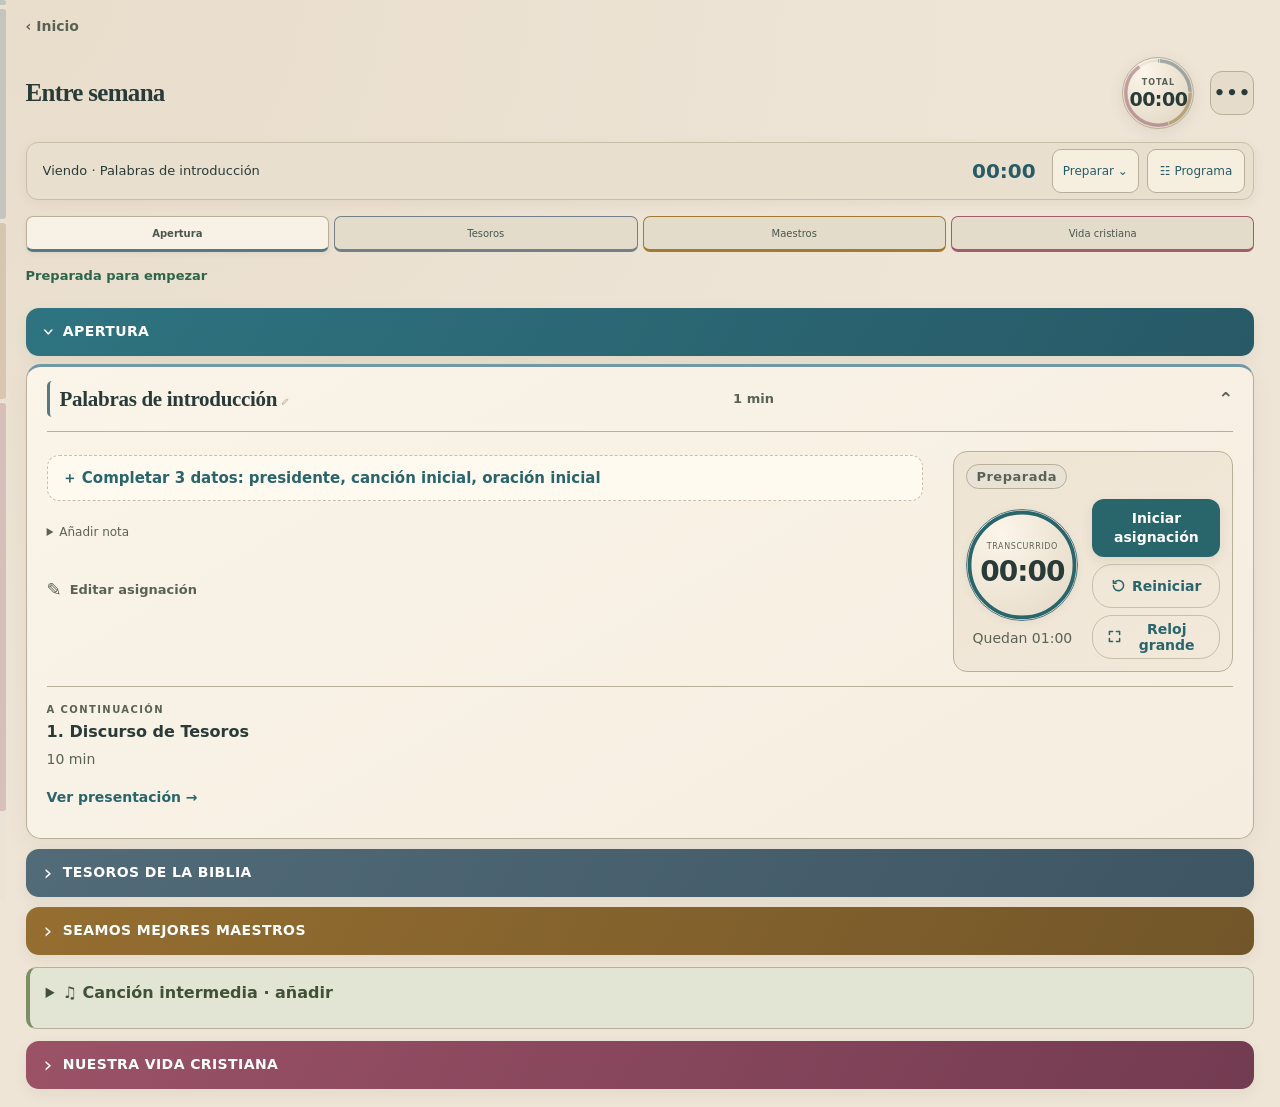
==== weekday.html @ 5740bc53 "Add files via upload" ====
<!doctype html><html lang="es"><head><meta charset="utf-8"><meta name="viewport" content="width=device-width,initial-scale=1,viewport-fit=cover"><meta name="color-scheme" content="light"><meta name="theme-color" content="#eee5d7" media="(prefers-color-scheme: light)"><meta name="theme-color" content="#eee5d7" media="(prefers-color-scheme: dark)"><meta name="apple-mobile-web-app-capable" content="yes"><title>Cronómetro de reunión</title><link rel="stylesheet" href="app.css?v=53"><link rel="stylesheet" href="portal.css?v=53"><link rel="manifest" href="manifest.webmanifest"><link rel="apple-touch-icon" href="icon-180.png"><link rel="icon" href="icon.svg"><link rel="stylesheet" href="polish.css?v=53"><link rel="stylesheet" href="colour.css?v=53"><link rel="stylesheet" href="presidencia.css?v=53"><link rel="stylesheet" href="mejoras.css?v=53"><link rel="stylesheet" href="apariencia.css?v=53"><link rel="stylesheet" href="distintivo.css?v=53"></head><body><main><nav class="meeting-back"><a href="index.html">‹ Inicio</a></nav><header><div><small>REUNIÓN DE ENTRE SEMANA</small><h1>Entre semana</h1></div><button id="programOpen" type="button">Programa</button><div id="totalFace" role="group" aria-label="Total de la reunión, objetivo 105 minutos"><svg class="total-ring" viewBox="0 0 100 100" aria-hidden="true"><circle class="total-ring-track" cx="50" cy="50" r="46"></circle><circle id="totalArc" cx="50" cy="50" r="46" stroke-dasharray="289.027" stroke-dashoffset="289.027"></circle></svg><div class="total-dial-content"><span>TOTAL</span><strong id="total">00:00</strong></div></div><details id="toolsDisclosure"><summary id="toolsToggle" aria-expanded="false" aria-controls="toolsMenu" aria-label="Opciones de la reunión" title="Opciones">•••</summary><div class="options-menu" id="toolsMenu"><div class="tools-menu-heading"><strong>Opciones <small>v53</small></strong><button type="button" id="toolsClose">Cerrar ×</button></div><button id="startTotal" aria-label="Iniciar o continuar el total">Iniciar total</button><button id="stopTotal" aria-label="Finalizar reunión y ver resumen">Finalizar reunión</button><button id="outlineToggle">Vista de presidencia</button><label class="outline-size-label">Letra del bosquejo<select id="outlineFont"><option value="16">16</option><option value="18">18</option><option value="20">20</option><option value="22">22</option><option value="26">26</option></select></label><button id="sectionsToggle">Vista por secciones</button><button id="rehearsalToggle">Modo ensayo</button><button id="guideOpen" type="button">Cargar guía de la semana</button><button id="weeksOpen">Programas semanales</button><button id="backupOpen">Copia de seguridad</button><small id="offlineStatus">Preparando uso sin conexión…</small><button id="edit">Consultar / preparar reunión</button><button id="newMeeting" type="button">Preparar nueva reunión…</button><button id="resetTotal" aria-label="Reiniciar todos los tiempos">Reiniciar reunión…</button><button id="resetSelected">Reiniciar asignación…</button><button id="summaryOpen">Resumen</button><button id="undoMenu">Deshacer último cambio</button><button id="prepareMenu">Elegir próxima asignación</button><details id="timeDetails"><summary>Tiempo y previsión</summary><small id="totalInfo"></small><div id="eta"></div></details><button id="compactToggle" aria-pressed="false">Modo Presidencia</button><button id="atril" aria-pressed="false">Modo atril</button></div></details></header><div id="rehearsalBanner" hidden role="status">ENSAYO · tus datos reales se conservan<button id="leaveRehearsal">Salir del ensayo</button></div><section id="meetingPanel" aria-label="Control de la reunión"><section class="total" aria-label="Tiempo total de la reunión"><div class="total-brief"><div class="total-goal">Reunión · 105 min</div><div id="pace" role="status"></div></div><div class="track" hidden><i id="progress"></i></div></section><aside id="runningStrip" class="running-strip" hidden><div><span id="runningStripLabel"></span><strong id="runningStripClock">00:00</strong></div><button id="runningStripReturn" type="button">Ver en curso</button><button id="runningStripStop" type="button">Finalizar</button></aside><div id="sectionView" hidden></div><nav id="toolbar" aria-label="Controles de reunión"><button id="next">Iniciar primera asignación</button></nav><aside id="activePanel" class="active-panel" hidden aria-label="Intervención seleccionada"><div><small id="activeState">EN CURSO</small><div id="activeTitle"></div><div id="activeParticipant"></div><small id="activeTarget"></small></div><div class="active-right"><div id="clockFace" role="group" aria-label="Reloj de la asignación"><svg class="dial-ring" viewBox="0 0 100 100" aria-hidden="true"><circle class="dial-track" cx="50" cy="50" r="46"></circle><circle id="clockArc" cx="50" cy="50" r="46" stroke-dasharray="289.027" stroke-dashoffset="0"></circle></svg><div class="dial-content"><small id="activeClockLabel">Transcurrido</small><strong id="activeTime">00:00</strong><small id="activeElapsed"></small></div></div><button id="primaryAction" type="button">Iniciar asignación</button><button id="undoAction" type="button" disabled>↶ Deshacer último cambio</button><div class="active-actions"><button id="activeStart">▶ Inicio</button><button id="activePause">Ⅱ Pausa</button><button id="activeStop">■ Finalizar</button><button id="activeReset">↺ Reiniciar</button><button id="activeNext">Finalizar asignación</button></div></div><p id="chairGap" hidden>La asignación ha terminado. El total sigue contando durante tus consejos y la presentación.</p><details id="supportCard" hidden><summary id="supportLabel">Nota de apoyo</summary><div id="supportText"></div></details><div id="upNext"><small id="upNextLabel">A CONTINUACIÓN</small><div id="upNextTitle"></div><small id="upNextDuration"></small><button id="prepareInline" type="button">Elegir próxima sin iniciar</button></div></aside><div id="emptyAtril" hidden><p>Inicia la asignación cuando empiece el participante.</p><p id="preparedEmpty"></p><button id="beginFirst">▶ Primera intervención</button></div></section><div id="fullProgramHost"></div><p id="notice" role="status"></p><footer>▶ Inicio · ■ Fin · ↺ Reinicio <span id="status"></span></footer></main><dialog id="programDialog"><div class="dialog-heading"><h2>Programa</h2><button id="programClose" type="button">Cerrar</button></div><p>Consulta las partes o deja una preparada sin iniciar su tiempo.</p><button id="prepareOpen" type="button">Dejar una parte preparada</button><div id="programListHost"><details id="partsDisclosure" open><summary id="partsSummary">Ver intervenciones</summary><div id="rows"></div></details></div></dialog><dialog id="editor"><form id="form"><h2>Organizar asignaciones</h2><p>Rellena los datos desde cada asignación. Usa este apartado solo para añadir, quitar o ajustar las partes del programa.</p><p id="editLockNote" hidden>Reunión en curso: puedes consultar el programa. Para modificarlo, desbloquea la edición. Los tiempos se conservan.</p><button type="button" id="unlockEdit" hidden>Desbloquear edición…</button><fieldset id="preparationFields"><details class="outline-edit" id="meetingEditor"><summary>Datos de la reunión</summary><div id="meetingFields"></div></details><label class="lead-label">Minutos desde el inicio del total hasta la primera asignación<input id="leadIn" type="number" min="0" max="60" step="0.5" value="0"></label><p>Edita el título, la duración o el encabezado de sección. El resto de los datos se prepara dentro de cada asignación. Guardar conserva los tiempos.</p><details id="structureEditor"><summary>Añadir o quitar asignaciones</summary><div id="fields"></div><button type="button" id="add">＋ Añadir intervención</button></details></fieldset><div class="actions"><button type="button" id="cancel">Cancelar</button><button type="submit" id="saveTemplate">Guardar</button></div></form></dialog><dialog id="prepareDialog"><h2>Dejar una parte preparada</h2><p>La parte actual y el total continúan igual. La elegida queda lista para iniciarse cuando pulses el botón principal después de finalizar la asignación actual.</p><label for="prepareSelect">Intervención</label><select id="prepareSelect"></select><div class="actions"><button id="prepareCancel" type="button">Cancelar</button><button id="prepareSave" type="button">Dejar preparada</button></div></dialog><dialog id="summary"><h2>Resumen de la reunión</h2><p id="summaryTotal"></p><div class="summary-scroll"><table><thead><tr><th>Intervención</th><th>Previsto</th><th>Real</th><th>Diferencia</th><th>Consejos / transición</th></tr></thead><tbody id="summaryRows"></tbody></table></div><p id="summaryParts"></p><p>Una diferencia positiva indica exceso. Puedes consultar el resumen durante la reunión sin detener los contadores.</p><button id="summaryClose">Cerrar</button><button id="anotherMeeting">Preparar otra reunión</button></dialog><dialog id="weeksDialog"><h2>Preparar reunión</h2><p>Guarda una semana o duplica un programa para preparar la siguiente. Cargar uno comienza una nueva sesión; la actual se conserva en Reuniones anteriores.</p><label>Nombre<input id="weekName" maxlength="100" placeholder="Reunión entre semana"></label><label>Semana del<input id="weekDate" type="date"></label><button id="saveWeek">Guardar programa actual</button><label>Programas guardados<select id="weekSelect"></select></label><button id="duplicateWeek">Duplicar seleccionado</button><button id="loadWeek">Dirigir este programa</button><h3>Reuniones anteriores</h3><div id="pastMeetings"></div><p id="weeksNotice" role="status"></p><button id="weeksClose">Cerrar</button></dialog>
<dialog id="backupDialog"><h2>Copia de seguridad</h2><p>Exporta los programas y las reuniones anteriores a un archivo. Importar los añade a este dispositivo y conserva la reunión actual.</p><button id="exportBackup">Exportar copia</button><label>Importar copia JSON<input id="importBackup" type="file" accept=".json,application/json"></label><p id="backupNotice" role="status"></p><button id="backupClose">Cerrar</button></dialog>
<dialog id="recoveryDialog"><h2 id="recoveryHeading">Hay una reunión en curso</h2><p id="recoveryText"></p><p>Los contadores que estaban en marcha incluyen el tiempo transcurrido mientras la aplicación estuvo cerrada.</p><button id="continueMeeting">Continuar reunión</button><button id="finishRecovered">Finalizar y ver resumen</button></dialog>
<dialog id="guideDialog" aria-labelledby="guideHeading"><h2 id="guideHeading">Cargar guía de la semana</h2><p>Contenido oficial de jw.org. Revisa la vista previa antes de cargarlo.</p><label>Semana<select id="guideWeek"></select></label><label><input type="checkbox" id="guideKeep" checked> Conservar participantes y notas personales por tipo y orden de asignación</label><p>Revisa los nombres después de cargar: las partes de una semana pueden ser distintas.</p><p id="guideStatus" role="status"></p><div id="guidePreview"></div><div class="actions"><button id="guideClose" type="button">Cerrar</button><button id="guideApply" type="button" disabled>Cargar en asignaciones</button></div></dialog><script src="heartbeat.js?v=53"></script><script src="outline-model.js?v=53"></script><script src="model.js?v=53"></script><script src="timers.js?v=53"></script><script src="storage.js?v=53"></script><script src="app.js?v=53"></script><script src="programs.js?v=53"></script><script src="support.js?v=53"></script><script src="inline-edit.js?v=53"></script><script src="ink.js?v=53"></script><script src="lesson-panel.js?v=53"></script><script src="sections.js?v=53"></script><script src="outline-view.js?v=53"></script><script src="new-meeting.js?v=53"></script><script src="guide-import.js?v=53"></script><script src="menu.js?v=53"></script><script src="offline.js?v=53"></script><script src="presidencia.js?v=53"></script><script src="clarity.js?v=53"></script><script src="robust.js?v=53"></script><script src="big-clock.js?v=53"></script><script src="facil.js?v=53"></script><script src="unica.js?v=53"></script><script src="avisos.js?v=53"></script><script src="resaltar.js?v=53"></script></body></html>
---- app.css ----
:root{font-family:-apple-system,BlinkMacSystemFont,Arial,sans-serif;color:#ecf4fc;background:#0b1927;font-variant-numeric:tabular-nums}*{box-sizing:border-box}body{margin:0}main{max-width:650px;margin:auto;padding:max(7px,env(safe-area-inset-top)) 10px max(7px,env(safe-area-inset-bottom));min-height:100svh}header{display:flex;align-items:center;justify-content:space-between;margin-bottom:8px}h1{font-size:22px;margin:2px 0}small{font-size:10px;color:#a3b8cb}button{border:0;border-radius:8px;background:#274158;color:#fff;font:inherit;padding:8px;cursor:pointer}button:focus-visible{outline:2px solid #69ddcd}.total{background:#173047;border-radius:12px;padding:10px;margin-bottom:8px;display:flex;align-items:center;flex-wrap:wrap;justify-content:space-between}.total span{font-size:12px;display:block}.total strong{font-size:30px}.controls{display:flex;gap:4px}.controls button{min-width:34px;min-height:32px;padding:5px}.track{width:100%;height:4px;background:#294860;margin:6px 0;border-radius:5px;overflow:hidden}.track i{display:block;background:#65d9c6;height:100%;width:0}.row{display:grid;grid-template-columns:minmax(0,1fr) 53px auto;align-items:center;gap:5px;background:#14273a;border-radius:9px;margin:4px 0;padding:5px 6px;min-height:39px}.label{font-size:11px;line-height:1.15}.label small{font-size:9px;display:block;margin-top:2px}.clock{font-weight:700;font-size:14px;text-align:center}.row.over .clock{color:#ffb192}.section{font-size:9px;letter-spacing:.8px;color:#70d4c5;margin:7px 2px 3px}footer{font-size:10px;color:#9eb4c7;margin-top:8px;display:flex;justify-content:space-between}dialog{background:#14273a;color:#fff;border:0;border-radius:14px;width:95%;max-width:550px;max-height:85svh}dialog::backdrop{background:#000a}h2{font-size:20px}p{font-size:13px;color:#b8c9d8}.field{display:grid;grid-template-columns:1fr 52px 32px;gap:5px;margin-bottom:8px}input{min-width:0;width:100%;background:#0b1927;border:1px solid #3a5368;color:#fff;border-radius:6px;padding:8px}.actions{display:flex;justify-content:flex-end;gap:8px;margin-top:15px}@media(max-height:740px){h1{font-size:18px}.row{min-height:33px;margin:3px 0;padding:3px 5px}.controls button{min-height:28px;min-width:30px}.section{margin-top:4px}.total{padding:6px}.total strong{font-size:25px}header{margin-bottom:5px}}@media(max-width:360px){.label{font-size:10px}.row{gap:3px;grid-template-columns:minmax(0,1fr) 46px auto}.controls button{min-width:28px}}

/* Las filas crecen para ocupar la pantalla disponible. */
main{width:100%;max-width:700px;min-height:100dvh}
.row{min-height:var(--row-height,44px);grid-template-columns:minmax(0,1fr) 58px auto;padding:5px 8px}
.label{font-size:var(--label-size,13px)}
.label small{font-size:10px}
.clock{font-size:var(--clock-size,17px)}
.controls button{width:var(--button-size,38px);height:var(--button-size,38px);min-width:0;min-height:0;font-size:18px}
.section{font-size:10px}
@media(max-width:360px){.row{grid-template-columns:minmax(0,1fr) 50px auto;padding:4px 6px}.controls{gap:3px}}

.active-panel{display:flex;justify-content:space-between;align-items:center;gap:12px;padding:10px 14px;margin:0 0 8px;border-radius:14px;background:linear-gradient(125deg,#284d73,#19354f);border:1px solid #8bc4ff;box-shadow:0 5px 16px #0006;animation:appear .2s ease-out}
.active-panel[hidden]{display:none}
.active-panel>div{min-width:0}
.active-panel small{color:#bedfff;font-size:10px}
#activeTitle{font-size:15px;font-weight:700;margin:3px 0;overflow-wrap:anywhere}
#activeTime{font-size:32px;white-space:nowrap;color:#fff}
.active-panel.over #activeTime{color:#ffb192}
@keyframes appear{from{opacity:0;transform:translateY(-5px)}to{opacity:1;transform:translateY(0)}}
@media(prefers-reduced-motion:reduce){.active-panel{animation:none}}
@media(max-height:740px){.active-panel{padding:6px 10px}#activeTime{font-size:27px}#activeTitle{font-size:13px}}

.active-right{display:flex;flex-direction:column;align-items:flex-end;gap:5px;flex-shrink:0}
.active-actions{display:flex;gap:6px}
.active-actions button{min-height:40px;padding:7px 10px;font-size:13px;background:#34597e}
#activeStop{background:#e7f3ff;color:#12334f;font-weight:700}
@media(max-width:360px){.active-actions button{padding:7px;font-size:12px}.active-panel{gap:7px}}

/* Colores de las tres secciones, con texto claro sobre el fondo oscuro. */
.treasures{--section-color:#929698;--section-bg:#252f38}
.teaching{--section-color:#c69231;--section-bg:#343025}
.living{--section-color:#b3474c;--section-bg:#362730}
.section.treasures,.section.teaching,.section.living{color:#fff;background:var(--section-color);border-radius:6px;padding:4px 8px;letter-spacing:.6px;font-weight:700;margin:6px 0 3px}
.row.treasures,.row.teaching,.row.living{background:var(--section-bg);border-left:3px solid var(--section-color)}

/* Versión 8: lectura rápida, avisos silenciosos y modo atril. */
[hidden]{display:none!important}button{touch-action:manipulation}button:disabled{opacity:.38;cursor:default}button,input,select{font-family:inherit}.label{overflow-wrap:anywhere}.label small{font-size:11px;line-height:1.15}.row{padding:3px 6px}.row.warning{outline:1px solid #dfb552}.row.warning .clock{color:#ffda7e}.row.over{outline:1px solid #e9828a}.row.over .clock{color:#ffa8b1}.row.done .label{opacity:.8}.active-panel.warning{border-color:#dfb552}.active-panel.warning #activeTarget{color:#ffda7e}.active-panel.over{border-color:#e9828a}.active-panel.over #activeTime,.active-panel.over #activeTarget{color:#ffa8b1}#toolbar{display:flex;gap:6px;margin:0 0 6px}#toolbar button{flex:1;padding:8px 5px;font-size:13px;min-height:34px}#next,#activeNext{background:#23675e}#eta{width:100%;font-size:13px;color:#c8e6f7;margin-top:4px}#totalInfo{font-size:11px}.active-panel{padding:8px 10px;gap:8px}.active-right{max-width:55%}.active-actions{flex-wrap:wrap;justify-content:flex-end;gap:4px}.active-actions button{min-height:32px;padding:5px 7px;font-size:12px}#activeTitle{font-size:14px}#activeTarget{font-size:12px}#activeTime{font-size:27px}#notice{font-size:12px;margin:2px 0;color:#b8d4e8}#notice:empty{display:none}footer{font-size:11px;margin-top:5px}.field{grid-template-columns:1fr 62px 32px}.field select{grid-column:1/-1;background:#0b1927;color:#fff;border:1px solid #3a5368;padding:6px;border-radius:6px;font-size:14px}.field input{font-size:16px}.summary-scroll{overflow-x:auto}table{width:100%;border-collapse:collapse;font-size:13px;text-align:right}td,th{padding:9px 5px;border-bottom:1px solid #385068;white-space:nowrap}tbody th{text-align:left;font-weight:500;white-space:normal;min-width:125px}thead th:first-child{text-align:left}dialog p{font-size:14px;line-height:1.4}#summaryTotal{font-weight:700;color:#ecf4fc}#emptyAtril{display:none}.atril main{max-width:1000px;display:flex;flex-direction:column;min-height:100dvh}.atril header,.atril #rows,.atril footer,.atril #notice{display:none}.atril .total{padding:16px}.atril .total strong{font-size:clamp(36px,8vw,60px)}.atril #eta{font-size:16px}.atril #totalInfo{font-size:14px}.atril #toolbar button{font-size:14px;min-height:44px}.atril #activePanel{flex:1;display:flex;flex-direction:column;justify-content:center;text-align:center;gap:20px;margin:8px 0}.atril #activeTitle{font-size:clamp(22px,5vw,36px);line-height:1.2}.atril #activeTime{font-size:clamp(60px,18vw,110px);line-height:1.1}.atril #activeTarget{font-size:22px}.atril #activeState{font-size:14px;letter-spacing:1px}.atril .active-right{max-width:100%;align-items:center;gap:24px}.atril .active-actions{justify-content:center;gap:10px}.atril .active-actions button{min-height:50px;font-size:16px;padding:12px 18px}.atril #emptyAtril:not([hidden]){display:block;text-align:center;margin:auto}.atril #emptyAtril p{font-size:18px}.atril #beginFirst{min-height:48px}@media(max-height:740px){#toolbar button{min-height:30px;padding:5px}#eta{font-size:12px}.active-panel{padding:5px 8px}.active-actions button{min-height:30px;padding:4px 6px}.section.treasures,.section.teaching,.section.living{padding:3px 6px;margin-top:4px}header small{display:none}}@media(prefers-reduced-motion:reduce){*{animation:none!important}}
@media(max-height:850px) and (max-width:600px){.label small{display:inline;margin-left:4px;font-size:10px}.label{font-size:12px;line-height:1.1}.row{padding:2px 5px;grid-template-columns:minmax(0,1fr) 49px auto}.active-panel{padding:5px 8px}.active-actions button{font-size:11px;min-height:29px;padding:4px 6px}.active-actions #activeNext{display:none}.atril .active-actions #activeNext{display:block}.atril .active-actions button{font-size:16px;min-height:48px;padding:10px 14px}#activeTime{font-size:24px}header small{display:none}h1{font-size:19px}.total{padding:6px}.total strong{font-size:26px}.section.treasures,.section.teaching,.section.living{padding:3px 6px;margin:4px 0 2px}.controls{gap:3px}}

/* Versión 9: ventana compacta para iPad, sin abrir ventanas del sistema. */
#partsDisclosure{border:0;margin:0}#partsSummary{display:none}#toolbar{flex-wrap:wrap}#toolbar button{flex:1 1 90px}.atril #partsDisclosure{display:none}.compact main{max-width:600px;min-height:100dvh;padding:max(8px,env(safe-area-inset-top)) 10px max(8px,env(safe-area-inset-bottom))}.compact header{margin-bottom:6px}.compact header small{display:none}.compact h1{font-size:19px}.compact #edit{font-size:14px;min-height:36px}.compact .total{padding:10px;margin-bottom:7px}.compact .total strong{font-size:34px;line-height:1.15}.compact .total .controls button{width:36px;height:36px;font-size:18px}.compact .total span,.compact #totalInfo{font-size:12px}.compact #eta{font-size:14px;line-height:1.3}.compact #toolbar{gap:6px}.compact #toolbar button{font-size:14px;min-height:36px;flex:1}.compact #toolbar #next,.compact #toolbar #atril{display:none}.compact .active-panel{flex-direction:column;align-items:stretch;gap:7px;padding:14px 12px;margin-bottom:8px;animation:none;text-align:center;box-shadow:none}.compact .active-panel small{font-size:12px}.compact #activeTitle{font-size:18px;line-height:1.2;margin:5px 0}.compact #activeTarget{font-size:18px;line-height:1.3}.compact .active-right{max-width:100%;align-items:center;gap:10px}.compact #activeTime{font-size:clamp(40px,12vw,64px);line-height:1.1}.compact .active-actions{display:grid;grid-template-columns:1fr 1fr;gap:7px;width:100%}.compact .active-actions button{font-size:14px;min-height:42px;padding:9px 7px}.compact .active-actions #activeNext{display:block}.compact #emptyAtril:not([hidden]){display:block;text-align:center;padding:14px 8px;background:#173047;border-radius:12px;margin:8px 0}.compact #emptyAtril p{font-size:15px;margin-top:0}.compact #beginFirst{min-height:44px;font-size:15px}.compact #partsDisclosure{margin-top:8px;border:1px solid #36516a;border-radius:10px;padding:0 7px}.compact #partsSummary{display:list-item;list-style-position:inside;padding:12px 5px;font-size:14px;cursor:pointer;touch-action:manipulation}.compact #partsSummary:focus-visible{outline:2px solid #69ddcd}.compact #rows .row{min-height:44px;grid-template-columns:minmax(0,1fr) 50px auto;padding:5px;gap:4px}.compact #rows .label{font-size:13px;line-height:1.2}.compact #rows .label small{display:block;font-size:11px;margin:2px 0 0}.compact #rows .clock{font-size:16px}.compact #rows .controls button{width:32px;height:36px;font-size:16px}.compact footer{font-size:11px;line-height:1.3}.compact #notice{font-size:12px}@media(max-width:340px){.compact main{padding-left:7px;padding-right:7px}.compact #rows .controls{flex-wrap:wrap;max-width:67px}.compact #rows .row{grid-template-columns:minmax(0,1fr) 46px 67px}.compact .total strong{font-size:29px}.compact .total .controls button{width:32px;height:34px}}@media(max-height:600px){.compact .active-panel{padding:8px;gap:4px}.compact #activeTime{font-size:38px}.compact #activeTitle{font-size:16px}.compact #activeTarget{font-size:16px}.compact .active-right{gap:6px}}

/* Versión 10: consola de presidencia para usar junto a JW Library. */
header{gap:10px;align-items:flex-start}#toolsDisclosure{margin-left:auto;position:relative;z-index:5}#toolsDisclosure>summary{display:none}.options-menu{display:flex;gap:5px;flex-wrap:wrap;justify-content:flex-end}.options-menu button{font-size:12px;padding:7px}#activeClockLabel,#activeElapsed,#upNext,#chairGap{display:none}.compact #toolsDisclosure>summary{display:list-item;list-style-position:inside;padding:8px 10px;font-size:14px;background:#274158;border-radius:8px;cursor:pointer;min-height:36px}.compact #toolsDisclosure[open]>.options-menu{position:absolute;right:0;top:42px;width:200px;display:flex;flex-direction:column;padding:8px;background:#142c41;border:1px solid #52708b;border-radius:10px;box-shadow:0 8px 20px #0007}.compact .options-menu button{text-align:left;font-size:14px;min-height:40px}.compact #toolbar{display:none}.compact .active-panel{padding:12px 12px 8px;border-top:4px solid #85b8e7;gap:8px}.compact .active-panel.treasures{border-top-color:#929698;background:#252f38}.compact .active-panel.teaching{border-top-color:#c69231;background:#343025}.compact .active-panel.living{border-top-color:#b3474c;background:#362730}.compact #activeState{letter-spacing:1px;font-size:11px}.compact #activeTitle{font-size:17px;line-height:1.25;margin:3px 0}.compact #activeClockLabel{display:block;font-size:11px;letter-spacing:1px;color:#bcd2e6}.compact #activeTime{font-size:clamp(52px,16vw,78px);letter-spacing:-1px;line-height:1;font-weight:700}.compact #activeElapsed{display:block;font-size:12px;color:#c4d5e4}.compact .active-right{gap:6px}.compact #activeTarget{font-size:13px;line-height:1.25}.compact .active-actions{margin-top:4px;grid-template-columns:1fr 1fr;gap:7px}.compact .active-actions button{min-height:46px;font-size:15px;padding:10px 7px}.compact #activeStop{background:#365775;color:#fff}.compact #activePause,.compact #activeStart{background:#e7f3ff;color:#15354d;font-weight:700}.compact .active-actions #activeNext{display:block;grid-column:1/-1;background:#256c61;font-size:17px;font-weight:650;min-height:48px}.compact .active-panel.over #activeTime{color:#ff9ea9}.compact .active-panel.warning #activeTime{color:#ffda7e}.compact #upNext{display:block;text-align:left;border-top:1px solid #ffffff26;padding-top:8px;margin-top:2px}.compact #upNextLabel{font-size:10px;letter-spacing:1px;color:#b7c9da}.compact #upNextTitle{font-size:14px;line-height:1.2;margin:3px 0}.compact #upNextDuration{font-size:12px;color:#bed2e2}.compact #chairGap:not([hidden]){display:block;text-align:left;font-size:12px;line-height:1.3;color:#d3e5f3;background:#ffffff0c;padding:8px;border-radius:6px;margin:0}.compact .total strong{font-size:36px}.compact #partsSummary{padding:10px 5px}.compact footer{display:none}.atril #toolsDisclosure{position:static}.atril #toolsDisclosure>summary{display:block}.atril .options-menu{flex-wrap:wrap}.atril #activeClockLabel{display:block;font-size:14px}.atril #activeElapsed{display:none}@media(max-height:700px){.compact .total{padding:6px 8px;margin-bottom:5px}.compact .total strong{font-size:30px}.compact #eta{font-size:12px}.compact .total .track{margin:4px 0}.compact .active-panel{padding:8px;gap:5px}.compact #activeTitle{font-size:15px}.compact #activeTime{font-size:48px}.compact .active-actions button{min-height:40px;padding:7px;font-size:14px}.compact .active-actions #activeNext{min-height:42px}.compact #upNext{padding-top:6px}.compact #partsDisclosure{margin-top:5px}.compact #partsSummary{padding:8px 4px}.compact header{margin-bottom:4px}.compact #notice{font-size:11px}}@media(max-width:340px){.compact .total strong{font-size:30px}.compact #activeTime{font-size:48px}.compact #activeTitle{font-size:15px}.compact .active-actions button{font-size:14px}.compact #eta{font-size:12px}} 
.atril header{display:flex}.atril header>div{display:none}.atril #toolsDisclosure>summary{cursor:pointer;padding:8px;background:#274158;border-radius:8px}.atril .options-menu{margin-top:5px}.compact #toolsDisclosure>summary:focus-visible{outline:2px solid #69ddcd}

/* Versión 11: un botón principal para cada momento de la presidencia. */
#primaryAction,#undoAction{display:none}#activeParticipant{font-size:14px;color:#d4e4ef;margin:4px 0}#pace{width:100%;font-size:13px;line-height:1.3;margin-top:4px;color:#bfe2d6}#pace[data-rhythm=late]{color:#ffcf85}.lead-label{font-size:14px;display:block;line-height:1.4}.lead-label input{display:block;max-width:100px;margin-top:5px}.field{padding:9px 0;border-bottom:1px solid #3a5368}.field input:nth-child(5){grid-column:1/3}.field input:nth-child(6){grid-column:3;min-width:45px}.field{grid-template-columns:minmax(0,1fr) 62px 50px}.compact .active-panel{gap:7px}.compact #primaryAction{display:block;width:100%;min-height:62px;background:#e7f3ff;color:#14354b;font-size:19px;font-weight:700;padding:14px 8px;border-radius:10px;margin-top:6px}.compact #primaryAction:disabled{background:#304b5d;color:#c1d1dc}.compact #undoAction{display:block;width:100%;background:transparent;color:#c5d9e8;font-size:13px;min-height:34px;padding:5px}.compact .active-actions{display:block;margin-top:0}.compact .active-actions button{display:none!important}.compact .active-actions #activePause:not([hidden]){display:block!important;min-height:36px;background:#ffffff12;color:#cfe3f2;width:100%;font-size:13px;padding:6px}.compact #chairGap:not([hidden]){display:none}.compact #activeTime{font-size:clamp(52px,16vw,76px)}.compact #activeParticipant{font-size:15px;line-height:1.2;color:#e2edf6}.compact #upNext{width:100%}.compact #pace{font-size:13px;font-weight:600}.compact .active-right{width:100%}.compact #activeTarget{font-size:12px}.compact #partsSummary{font-size:13px}.compact #activeClockLabel{line-height:1.25}.compact #resetSelected{display:block}.options-menu button{white-space:normal}.atril #primaryAction{display:block;min-height:52px;font-size:18px;background:#e7f3ff;color:#14354b}.atril #undoAction{display:block;font-size:14px;background:transparent}.atril #activeParticipant{font-size:20px}@media(max-height:700px){.compact #primaryAction{min-height:52px;font-size:17px;padding:10px 7px}.compact #activeTime{font-size:46px}.compact #undoAction{min-height:28px;font-size:12px}.compact #activeParticipant{font-size:13px}.compact .active-panel{gap:4px}.compact #pace{font-size:12px}.compact #upNext{padding-top:5px}}
.field .participant-caption{grid-column:1/3;grid-row:3;font-size:12px;color:#bdcfdf}.field .advice-caption{grid-column:3;grid-row:3;font-size:11px;color:#bdcfdf}.field input:nth-child(5){grid-row:4}.field input:nth-child(6){grid-row:4}.field select{grid-row:2}.field .advice-caption{line-height:1.2}

/* Versión 12: el mismo flujo en todas las vistas. */
#activeClockLabel{display:block;font-size:11px;letter-spacing:.5px}.active-actions #activeNext{display:block;min-height:40px;font-size:13px;background:#e7f3ff;color:#15354d;font-weight:650}.compact .active-actions #activeNext{display:none!important}#next{font-weight:650;min-height:40px}#chairGap:not([hidden]){display:block;font-size:12px;line-height:1.3;margin:4px 0;color:#d1e6f4}.compact #chairGap:not([hidden]){display:none}@media(max-height:850px) and (max-width:600px){.active-actions #activeNext{display:block;font-size:12px;min-height:34px}.compact .active-actions #activeNext{display:none!important}}
.active-panel{flex-wrap:wrap}#chairGap{flex-basis:100%}.compact #chairGap{flex-basis:auto}

/* Versión 13: interacción protegida y próxima intervención preparada. */
#prepareInline{display:none}.compact #prepareInline{display:block;min-height:34px;font-size:12px;background:transparent;color:#c9deee;text-align:left;padding:6px 0}.compact #activeState{font-size:13px;font-weight:750;letter-spacing:1.3px}.active-panel[data-moment=advice]{border-style:solid;border-color:#d8b77c}.active-panel[data-moment=presentation]{border-style:solid;border-color:#9cb9df}#primaryAction,#next,#activeNext{overflow-wrap:anywhere;white-space:normal;line-height:1.2}#prepareSelect{display:block;width:100%;padding:12px;margin:10px 0;background:#0b1927;color:#fff;border:1px solid #6f8ba5;border-radius:8px;font-size:16px}fieldset{border:0;padding:0;margin:0;min-width:0}fieldset:disabled{opacity:.7}#editLockNote{background:#433a25;color:#ffe3a8;padding:10px;border-radius:8px;font-size:14px}#unlockEdit{margin-bottom:12px;min-height:42px}#preparedEmpty{font-size:15px;color:#e0ebf4;overflow-wrap:anywhere}button:disabled{cursor:default}.compact #upNextTitle{overflow-wrap:anywhere}

/* Versión 14: pantalla habitual sencilla; herramientas dentro de Programa y Opciones. */
header{align-items:center}#programOpen{margin-left:auto;font-size:14px;min-height:36px;padding:8px 10px}#toolsDisclosure{margin-left:0}.compact main{max-width:540px;display:flex;flex-direction:column;min-height:100dvh;gap:8px}.compact header{margin:0}.compact header h1{font-size:18px}.compact #toolsDisclosure>summary{font-size:14px;padding:8px 9px}.compact .total{padding:9px 12px;margin:0;background:#142e43;border:1px solid #2a455d}.compact .total>div:first-child{display:flex;align-items:center;justify-content:space-between;width:100%;gap:8px}.compact .total strong{font-size:34px;line-height:1.1}.compact .total span{font-size:13px}.compact #pace{font-size:13px;margin-top:6px}.compact .track{margin:6px 0 0}.compact .active-panel{margin:0;padding:16px 12px 10px;gap:9px;border-radius:13px;box-shadow:none}.compact #activeParticipant{font-size:19px;line-height:1.2;font-weight:600;margin:6px 0 2px}.compact #activeTitle{font-size:15px;line-height:1.2;margin:4px 0}.compact #activeState{font-size:11px}.compact #activeTarget,.compact #activeElapsed{display:none}.compact .active-right{display:grid;grid-template-columns:1fr 1fr;column-gap:8px;row-gap:7px;align-items:center;max-width:100%}.compact #activeClockLabel{grid-column:1/-1;font-size:11px;margin-top:4px}.compact #activeTime{grid-column:1/-1;font-size:clamp(56px,18vw,82px);line-height:1.05;margin:0 0 3px}.compact #primaryAction{grid-column:1/-1;min-height:62px;margin:0;font-size:19px;padding:13px 10px}.compact .active-actions{grid-column:1;grid-row:4;display:block;width:100%;margin:0}.compact #undoAction{grid-column:2;grid-row:4;min-height:36px;font-size:12px;padding:6px;color:#d0dfec}.compact .active-actions #activePause:not([hidden]){min-height:36px;font-size:12px;padding:6px;background:transparent;color:#d0dfec;border:1px solid #ffffff25}.compact #upNext{padding-top:10px;margin:0}.compact #upNextLabel{font-size:10px;color:#c1d1df}.compact #upNextTitle{font-size:14px;margin:4px 0}.compact #upNextDuration{font-size:11px}.compact #prepareInline{display:none!important}.compact #notice{margin:0;font-size:12px;line-height:1.3}.compact #emptyAtril:not([hidden]){margin:0;padding:18px 12px}.compact #emptyAtril p{font-size:14px}.compact #beginFirst{font-size:18px;min-height:58px;background:#e7f3ff;color:#15354d;font-weight:700;width:100%}.compact #preparedEmpty{font-size:17px;font-weight:600}.compact #toolsDisclosure[open]>.options-menu{width:230px;max-height:75dvh;overflow:auto}.compact .options-menu button{font-size:14px;min-height:42px}.options-menu #startTotal{color:#b7efdc}.options-menu #stopTotal{color:#ffd0cb}#timeDetails{padding:8px 4px;font-size:13px}#timeDetails>summary{padding:5px;cursor:pointer}#timeDetails[open]{background:#102437;border-radius:7px}#timeDetails #eta{font-size:13px;line-height:1.4;margin:7px 4px}#timeDetails #totalInfo{display:block;font-size:12px;margin:7px 4px}.dialog-heading{display:flex;align-items:center;justify-content:space-between;gap:12px}.dialog-heading h2{margin:0}.dialog-heading button{font-size:14px;min-height:38px}#programDialog{width:min(96vw,680px);padding:16px}#programDialog #partsSummary{display:none!important}#programDialog #partsDisclosure{display:block;border:0;padding:0;margin-top:10px}#programDialog #rows .row{min-height:46px;padding:6px;grid-template-columns:minmax(0,1fr) 50px auto}#programDialog #rows .label{font-size:13px}#programDialog #rows .controls button{width:32px;height:36px;font-size:16px}#programDialog #rows .clock{font-size:16px}#programDialog #prepareOpen{font-size:14px;min-height:40px}#programDialog p{font-size:14px}.atril header>div{display:none}.atril #programOpen{display:block}.atril #programDialog #partsDisclosure{display:block}.atril #programDialog #rows{display:block}@media(max-height:700px){.compact main{gap:6px}.compact .active-panel{padding:10px;gap:6px}.compact #activeTime{font-size:52px}.compact #primaryAction{min-height:52px;font-size:17px}.compact #activeParticipant{font-size:17px}.compact #activeTitle{font-size:14px}.compact .total strong{font-size:29px}.compact #upNext{padding-top:6px}.compact #upNextTitle{font-size:13px}.compact #activeClockLabel{margin-top:0}}@media(max-width:340px){.compact header h1{font-size:16px}.compact #programOpen,.compact #toolsDisclosure>summary{font-size:13px;padding:7px}.compact #activeTime{font-size:52px}.compact #primaryAction{font-size:17px}#programDialog #rows .controls{max-width:66px;flex-wrap:wrap}#programDialog #rows .row{grid-template-columns:minmax(0,1fr) 45px 66px}}
.compact #fullProgramHost,.atril #fullProgramHost{display:none}#fullProgramHost #partsSummary{display:none}#fullProgramHost #partsDisclosure{border:0;padding:0;margin:0}

/* Materiales y composición: se conserva el orden de cascada. */
/* Mi Servicio · metal cepillado y cristal. Las reglas de interacción se conservan. */
:root{
 color-scheme:light dark;
 --ms-page:#d8d7d4;--ms-text:#242722;--ms-secondary:#515b5c;
 --ms-primary:#2864d7;--ms-soft:#2864d715;--ms-border:#4d62532d;
 --ms-front:linear-gradient(110deg,#e2e1dd 0%,#c8cbc8 26%,#b6bdbc 49%,#dfe1dc 74%,#aeb8b5 100%);
 --ms-card:linear-gradient(145deg,rgba(250,252,248,.94),rgba(208,218,214,.96) 60%,rgba(237,242,235,.96));
 --ms-control:linear-gradient(160deg,#fafcf9,#cbd4d0 67%,#b9c5c0);
 --ms-surface:#edf1ed;--ms-input:#f7f9f5;--ms-shine:#ffffffd9;--ms-shadow:#273c3830;
 --ms-warning:#805300;--ms-danger:#ad293b;--ms-success:#266652;
 --ms-dial:radial-gradient(ellipse at 30% 15%,#fff 0%,#f0f5f1 27%,#d1dcda 67%,#afbfbb 100%);
 --ms-track:#203a4324;--ms-dial-text:#172f40;--ms-dial-accent:#2864d7;
}
html,body{background:var(--ms-page);color:var(--ms-text)}
body{
 background-image:repeating-linear-gradient(100deg,#ffffff0a 0 1px,#23372e03 1px 3px),var(--ms-front);
 background-attachment:fixed;
 font-family:-apple-system,BlinkMacSystemFont,"SF Pro Display","SF Pro Text",system-ui,sans-serif;
 -webkit-font-smoothing:antialiased;
}
main,.compact main{padding-left:14px;padding-right:14px}
header h1,.compact header h1{font-size:22px;letter-spacing:-.6px;font-weight:750;color:var(--ms-text)}
header small,small,.label small,footer,dialog p,#notice,.compact #notice{color:var(--ms-secondary)}
button{
 color:var(--ms-text);background:var(--ms-control);border:1px solid var(--ms-border);border-radius:12px;
 box-shadow:inset 0 1px 0 var(--ms-shine),0 2px 4px var(--ms-shadow);
 -webkit-tap-highlight-color:transparent;
}
button:active:not(:disabled){transform:translateY(1px);box-shadow:inset 0 1px 3px var(--ms-shadow)}
button:disabled{opacity:.45}
button:focus-visible,summary:focus-visible,input:focus-visible,select:focus-visible{outline:3px solid var(--ms-primary);outline-offset:3px}
#programOpen,.compact #programOpen,#toolsDisclosure>summary,.compact #toolsDisclosure>summary,.atril #toolsDisclosure>summary{
 background:var(--ms-control);color:var(--ms-text);border:1px solid var(--ms-border);border-radius:12px;
 box-shadow:inset 0 1px 0 var(--ms-shine),0 2px 5px var(--ms-shadow);font-weight:600;
}
.total,.compact .total,.atril .total{
 background:var(--ms-card);border:1px solid var(--ms-border);border-radius:20px;
 box-shadow:inset 0 1px 1px var(--ms-shine),inset 0 -1px 1px #24493e18,0 6px 15px var(--ms-shadow);
 color:var(--ms-text);
}
.total span,.compact .total span{color:var(--ms-secondary)}
.total strong,.compact .total strong{color:var(--ms-text);font-weight:750;letter-spacing:-.7px}
#pace,.compact #pace{color:var(--ms-success);font-size:13px;font-weight:600}
#pace[data-rhythm=late]{color:var(--ms-warning)}
.track{background:var(--ms-track);height:4px;box-shadow:inset 0 1px 2px #203b4024}
.track i{background:linear-gradient(180deg,#80b3ff,var(--ms-primary));box-shadow:0 1px 2px #133e7466}
.active-panel,.compact .active-panel{
 --section-color:#7d929c;
 background:var(--ms-card);border:1px solid var(--ms-border);border-top:4px solid var(--section-color);border-radius:24px;
 box-shadow:inset 0 1px 1px var(--ms-shine),inset 0 -1px 2px #24493e18,0 8px 20px var(--ms-shadow);
 color:var(--ms-text);animation:none;
}
.active-panel.treasures,.compact .active-panel.treasures{--section-color:#808b90;background:var(--ms-card);border-top-color:var(--section-color)}
.active-panel.teaching,.compact .active-panel.teaching{--section-color:#bd8f34;background:var(--ms-card);border-top-color:var(--section-color)}
.active-panel.living,.compact .active-panel.living{--section-color:#b3474c;background:var(--ms-card);border-top-color:var(--section-color)}
.active-panel[data-moment=advice],.active-panel[data-moment=presentation]{border-right-color:var(--ms-border);border-bottom-color:var(--ms-border);border-left-color:var(--ms-border)}
#activeState,.compact #activeState{color:var(--ms-secondary);font-size:11px;letter-spacing:1.3px;font-weight:750}
#activeTitle,.compact #activeTitle{color:var(--ms-secondary);font-size:15px;font-weight:550;line-height:1.25}
#activeParticipant,.compact #activeParticipant{color:var(--ms-text);font-size:20px;font-weight:750;letter-spacing:-.3px}
#activeTarget,.compact #activeTarget,#activeElapsed{color:var(--ms-secondary)}
/* El anillo es una escala funcional: se vacía con el tiempo disponible. */
#clockFace{
 position:relative;isolation:isolate;width:210px;max-width:100%;aspect-ratio:1;flex:0 0 auto;margin:7px auto 10px;border-radius:50%;
 background:var(--ms-dial);
 box-shadow:inset 2px 3px 3px var(--ms-shine),inset -3px -4px 6px #304d443b,0 5px 9px var(--ms-shadow),0 0 0 5px #68847b22;
}
#clockFace::before{content:"";position:absolute;inset:9%;border-radius:50%;background:linear-gradient(145deg,#ffffff47,transparent 48%,#ffffff12 70%);border:1px solid #ffffff4d;pointer-events:none}
.dial-ring{position:absolute;inset:0;width:100%;height:100%;transform:rotate(-90deg);overflow:visible}
.dial-track,#clockArc{fill:none;stroke-width:2.4}
.dial-track{stroke:var(--ms-track)}
#clockArc{stroke:var(--ms-dial-accent);stroke-linecap:round;transition:stroke-dashoffset .25s linear}
#clockFace.no-limit #clockArc{opacity:0}
.dial-content{position:absolute;inset:15% 7%;display:flex;align-items:center;justify-content:center;flex-direction:column;gap:8px;z-index:1;pointer-events:none}
#clockFace #activeClockLabel,.compact #clockFace #activeClockLabel,.atril #clockFace #activeClockLabel{display:block;color:var(--ms-secondary);font-size:10px;letter-spacing:.7px;margin:0;text-align:center;line-height:1.2}
#clockFace #activeTime,.compact #clockFace #activeTime,.atril #clockFace #activeTime{
 color:var(--ms-dial-text);font-size:48px;font-weight:750;letter-spacing:-1.8px;line-height:1.05;white-space:nowrap;margin:0;font-variant-numeric:tabular-nums;
 text-shadow:0 1px 0 #ffffff45;
}
#clockFace #activeElapsed{font-size:10px;text-align:center;line-height:1.3}
.compact #clockFace{grid-column:1/-1;width:220px;margin:5px auto 8px}
.compact .active-right{row-gap:7px}
.compact .active-actions,.compact #undoAction{grid-row:3}
.active-panel.warning #clockFace{--ms-dial-accent:#bd7c14;--ms-dial-text:var(--ms-warning)}
.active-panel.over #clockFace{--ms-dial-accent:#d43c51;--ms-dial-text:var(--ms-danger)}
#primaryAction,.compact #primaryAction,.atril #primaryAction,#next,#activeNext,.active-actions #activeNext{
 background:linear-gradient(160deg,#6ba0fa,var(--ms-primary) 58%,#16469d);color:#fff;border:1px solid #16469d55;border-radius:17px;
 box-shadow:inset 0 1px 1px #ffffff75,inset 0 -1px 2px #071e4c55,0 4px 9px #1b4d9d35;
}
#primaryAction[data-intent=finish],#next[data-intent=finish],#activeNext[data-intent=finish]{
 background:var(--ms-control);color:var(--ms-text);border-color:var(--ms-border);
 box-shadow:inset 0 1px 1px var(--ms-shine),inset 0 -1px 1px #173f3420,0 3px 7px var(--ms-shadow);
}
#primaryAction[data-intent=complete],#next[data-intent=complete],#activeNext[data-intent=complete]{background:var(--ms-control);color:var(--ms-secondary)}
.compact #undoAction,.compact .active-actions #activePause:not([hidden]){color:var(--ms-secondary);background:transparent;box-shadow:none;border-color:var(--ms-border);border-radius:10px}
.compact #undoAction{border-color:transparent}
#upNext,.compact #upNext{border-top:1px solid var(--ms-border)}
#upNextLabel,.compact #upNextLabel,#upNextDuration,.compact #upNextDuration{color:var(--ms-secondary)}
#upNextTitle,.compact #upNextTitle{color:var(--ms-text)}
.compact #emptyAtril:not([hidden]){background:var(--ms-card);border:1px solid var(--ms-border);border-radius:24px;box-shadow:inset 0 1px 0 var(--ms-shine),0 6px 16px var(--ms-shadow)}
#preparedEmpty,.compact #preparedEmpty{color:var(--ms-text)}
.compact #beginFirst{background:linear-gradient(160deg,#6ba0fa,var(--ms-primary) 58%,#16469d);color:#fff;border-radius:17px;box-shadow:inset 0 1px 1px #ffffff75,0 4px 9px #1b4d9d35}
/* Programa, opciones y preparación comparten el mismo material. */
dialog,#programDialog{background:var(--ms-card);color:var(--ms-text);border:1px solid var(--ms-border);border-radius:24px;box-shadow:inset 0 1px 1px var(--ms-shine),0 16px 45px #0e253a45}
dialog::backdrop{background:#14263770;backdrop-filter:blur(4px);-webkit-backdrop-filter:blur(4px)}
dialog p,#summaryTotal,#summaryParts{color:var(--ms-secondary)}
#summaryTotal{color:var(--ms-text)}
#toolsDisclosure .options-menu,.compact #toolsDisclosure[open]>.options-menu{
 background:var(--ms-card);color:var(--ms-text);border:1px solid var(--ms-border);border-radius:17px;box-shadow:inset 0 1px 0 var(--ms-shine),0 9px 22px #0c25363b;
}
#toolsDisclosure .options-menu{padding:6px}
.options-menu #startTotal{color:var(--ms-success)}.options-menu #stopTotal{color:var(--ms-danger)}
#timeDetails[open]{background:var(--ms-soft)}#timeDetails #eta,#timeDetails #totalInfo{color:var(--ms-secondary)}
input,select,#prepareSelect,.field select{
 background:var(--ms-input);color:var(--ms-text);border:1px solid var(--ms-border);box-shadow:inset 0 1px 2px #26473910;border-radius:10px;
}
input::placeholder{color:var(--ms-secondary);opacity:.8}
.field{border-bottom-color:var(--ms-border)}.field .participant-caption,.field .advice-caption{color:var(--ms-secondary)}
#editLockNote{background:#bd861b1a;color:var(--ms-warning)}
td,th{border-bottom-color:var(--ms-border)}
#programDialog #rows .row,#fullProgramHost .row{
 background:var(--ms-surface);border:1px solid var(--ms-border);border-left:3px solid var(--section-color,#87999b);border-radius:13px;box-shadow:inset 0 1px 0 var(--ms-shine),0 2px 4px #2647380a;color:var(--ms-text);
}
#programDialog #rows .row.active,#fullProgramHost .row.active{background:var(--ms-soft);border-left-color:var(--ms-primary)}
#programDialog #rows .row.over .clock,#fullProgramHost .row.over .clock{color:var(--ms-danger)}
#programDialog #rows .row.warning .clock,#fullProgramHost .row.warning .clock{color:var(--ms-warning)}
.row .label small{color:var(--ms-secondary)}
.section.treasures{background:#6b747a}.section.teaching{background:#966b20}.section.living{background:#a23e48}
#chairGap:not([hidden]){color:var(--ms-secondary)}
.atril #clockFace{width:min(48vh,340px)}
.atril #clockFace #activeTime{font-size:clamp(48px,11vw,78px)}
.atril #clockFace #activeClockLabel{font-size:14px}
@media(prefers-color-scheme:dark){
 :root{
  --ms-page:#1b201f;--ms-text:#edf3ef;--ms-secondary:#b8c7c5;
  --ms-primary:#629bff;--ms-soft:#649bff20;--ms-border:#c4e2dc26;
  --ms-front:linear-gradient(110deg,#192421,#2c3936 26%,#202e2b 49%,#34423d 74%,#1e2c28);
  --ms-card:linear-gradient(145deg,rgba(63,79,73,.97),rgba(30,47,43,.98) 60%,rgba(48,66,59,.97));
  --ms-control:linear-gradient(155deg,#4b6059,#2a4038 70%,#263a33);
  --ms-surface:#2a3b35;--ms-input:#1b2c26;--ms-shine:#e3fff135;--ms-shadow:#00000050;
  --ms-warning:#ffda8a;--ms-danger:#ffadb6;--ms-success:#a4dfc4;
  --ms-dial:radial-gradient(ellipse at 30% 15%,#52768a 0%,#28495a 30%,#183747 67%,#0c2433 100%);
  --ms-track:#daf5ff2e;--ms-dial-text:#f4fbff;--ms-dial-accent:#8ab7ff;
 }
 #clockFace::before{border-color:#ffffff20;background:linear-gradient(145deg,#ffffff26,transparent 48%,#ffffff08 70%)}
 #clockFace #activeTime{text-shadow:0 1px 1px #00000080}
 #primaryAction,.compact #primaryAction,.atril #primaryAction,#next,#activeNext,.active-actions #activeNext,.compact #beginFirst{background:linear-gradient(155deg,#6b9eee,#3164bf 60%,#204687);color:#fff}
 #primaryAction[data-intent=finish],#next[data-intent=finish],#activeNext[data-intent=finish]{background:var(--ms-control);color:var(--ms-text)}
 #primaryAction[data-intent=complete],#next[data-intent=complete],#activeNext[data-intent=complete]{background:var(--ms-control);color:var(--ms-secondary)}
}
@media(max-height:760px){
 .compact main{gap:6px}.compact .active-panel{padding:10px;gap:5px}.compact #clockFace{width:180px;margin:4px auto 6px}
 .compact #clockFace #activeTime{font-size:41px}.compact #primaryAction{min-height:52px;font-size:17px}.compact #activeParticipant{font-size:18px}.compact #activeTitle{font-size:14px}
}
@media(max-height:600px){
 .compact #clockFace{width:148px}.compact #clockFace #activeTime{font-size:34px}.compact #clockFace #activeClockLabel{font-size:9px}
 .compact .active-panel{gap:3px}.compact #activeParticipant{font-size:16px}.compact #primaryAction{min-height:46px}
}
@media(max-width:340px){.compact main{padding-left:9px;padding-right:9px}.compact #clockFace{width:180px}.compact #clockFace #activeTime{font-size:40px}}
@media(prefers-reduced-motion:reduce){#clockArc{transition:none}button:active:not(:disabled){transform:none}}
#clockFace.long-time #activeTime,.compact #clockFace.long-time #activeTime{font-size:34px;letter-spacing:-1.2px}
@media(max-height:600px){#clockFace.long-time #activeTime,.compact #clockFace.long-time #activeTime{font-size:28px}}
@media(min-width:700px){.atril #clockFace.long-time #activeTime{font-size:60px}}
p,.compact #emptyAtril p{color:var(--ms-secondary)}
.active-panel.over #activeTarget{color:var(--ms-danger)}
.active-panel.warning #activeTarget{color:var(--ms-warning)}

/* Versión 16: cabecera corta, menú superpuesto y total circular. */
header,.compact header,.atril header{
 display:grid;grid-template-columns:minmax(0,1fr) auto auto;align-items:center;gap:7px;margin:0 0 7px;min-height:38px;
}
header>div,.atril header>div{display:block;min-width:0}header>div>small{display:none!important}
header h1,.compact header h1{font-size:20px;line-height:1.15;margin:0;letter-spacing:-.5px}
#programOpen,.compact #programOpen,.atril #programOpen{display:block;margin:0;min-height:36px;padding:8px 10px;font-size:13px}
#toolsDisclosure,.atril #toolsDisclosure{position:relative;margin:0;z-index:90}
#toolsDisclosure>summary,.compact #toolsDisclosure>summary,.atril #toolsDisclosure>summary{
 display:block;list-style:none;min-height:36px;padding:8px 10px;font-size:13px;font-weight:600;cursor:pointer;line-height:18px;
}
#toolsDisclosure>summary::-webkit-details-marker{display:none}
#toolsDisclosure[open]>.options-menu,.compact #toolsDisclosure[open]>.options-menu,.atril #toolsDisclosure[open]>.options-menu{
 display:flex;flex-direction:column;position:absolute;right:0;top:calc(100% + 7px);width:240px;max-width:calc(100vw - 28px);max-height:70dvh;overflow-y:auto;margin:0;padding:8px;gap:5px;z-index:100;text-align:left;
}
#toolsDisclosure:not([open])>.options-menu{display:none!important}
#toolsDisclosure .options-menu button{min-height:40px;font-size:14px;text-align:left;padding:9px 10px}
.total,.compact .total,.atril .total{
 display:grid;grid-template-columns:104px minmax(0,1fr);align-items:center;gap:14px;padding:8px 13px;margin:0 0 8px;
}
.total #totalFace,.compact .total #totalFace,.atril .total #totalFace{
 display:block;position:relative;width:104px;aspect-ratio:1;isolation:isolate;border-radius:50%;background:var(--ms-dial);
 box-shadow:inset 1px 2px 2px var(--ms-shine),inset -2px -3px 4px #304d443b,0 3px 6px var(--ms-shadow),0 0 0 3px #68847b22;
}
#totalFace::before{content:"";position:absolute;inset:9%;border:1px solid #ffffff3d;border-radius:50%;background:linear-gradient(145deg,#ffffff35,transparent 60%);pointer-events:none}
.total-ring{position:absolute;inset:0;width:100%;height:100%;transform:rotate(-90deg)}
.total-ring-track,#totalArc{fill:none;stroke-width:2.8}
.total-ring-track{stroke:var(--ms-track)}#totalArc{stroke:var(--ms-dial-accent);stroke-linecap:round;transition:stroke-dashoffset .25s linear}
#totalFace.over #totalArc{stroke:var(--ms-danger)}
.total-dial-content{position:absolute;inset:15% 5%;display:flex;flex-direction:column;align-items:center;justify-content:center;gap:5px;z-index:1}
.total .total-dial-content span,.compact .total .total-dial-content span,.atril .total .total-dial-content span{font-size:10px;font-weight:700;letter-spacing:1.3px;color:var(--ms-secondary)}
#totalFace #total,.compact #totalFace #total,.atril #totalFace #total{font-size:24px;line-height:1;font-weight:750;letter-spacing:-.8px;color:var(--ms-dial-text);white-space:nowrap;font-variant-numeric:tabular-nums}
#totalFace.long-time #total,.compact #totalFace.long-time #total,.atril #totalFace.long-time #total{font-size:20px}
#totalFace.over #total{color:var(--ms-danger)}
.total .total-brief{display:flex;flex-direction:column;align-items:flex-start;justify-content:center;min-width:0;gap:7px}
.total-goal{font-size:13px;color:var(--ms-secondary);line-height:1.25;font-weight:550}
.total #pace,.compact .total #pace,.atril .total #pace{font-size:14px;font-weight:650;line-height:1.3;margin:0;overflow-wrap:anywhere}
@media(max-height:740px){
 .total,.compact .total,.atril .total{grid-template-columns:86px minmax(0,1fr);gap:12px;padding:7px 11px}
 .total #totalFace,.compact .total #totalFace,.atril .total #totalFace{width:86px}
 #totalFace #total,.compact #totalFace #total,.atril #totalFace #total{font-size:21px}
 #totalFace.long-time #total,.compact #totalFace.long-time #total,.atril #totalFace.long-time #total{font-size:17px}
 .total .total-dial-content span,.compact .total .total-dial-content span,.atril .total .total-dial-content span{font-size:9px}
 .total #pace,.compact .total #pace{font-size:13px}
}
@media(max-width:340px){header,.compact header{gap:5px}header h1,.compact header h1{font-size:18px}#programOpen,.compact #programOpen,#toolsDisclosure>summary,.compact #toolsDisclosure>summary{font-size:12px;padding:8px}.total,.compact .total{gap:10px}.total #pace,.compact .total #pace{font-size:13px}}
@media(prefers-reduced-motion:reduce){#totalArc{transition:none}}

/* Versión 17: una sola composición de cristal, sin cambiar los controles. */
:root{
 --ms-front:linear-gradient(125deg,#e2e3e0,#cdd2ce 52%,#dde1dc);
 --ms-card:linear-gradient(145deg,rgba(250,252,249,.96),rgba(226,233,227,.96));
 --ms-shadow:#273c381d;
}
body{background-image:repeating-linear-gradient(100deg,#ffffff05 0 1px,#23372e02 1px 4px),var(--ms-front)}
button{box-shadow:inset 0 1px 0 #ffffff75,0 2px 4px var(--ms-shadow)}
.compact main{gap:8px}
.compact #meetingPanel{
 --section-edge:#7d929c;position:relative;isolation:isolate;min-width:0;display:flex;flex-direction:column;gap:0;
 background:var(--ms-card);border:1px solid var(--ms-border);border-top:3px solid var(--section-edge);border-radius:25px;
 box-shadow:inset 0 1px 0 var(--ms-shine),0 6px 18px var(--ms-shadow);padding:10px 12px 12px;
}
.compact #meetingPanel::before{
 content:"";position:absolute;inset:0;border-radius:inherit;background:#6288d00b;opacity:0;transition:opacity .25s ease;pointer-events:none;z-index:-1;
}
.compact #meetingPanel[data-section=treasures]{--section-edge:#808b90}
.compact #meetingPanel[data-section=teaching]{--section-edge:#bd8f34}
.compact #meetingPanel[data-section=living]{--section-edge:#b3474c}
.compact #meetingPanel[data-moment=advice]::before{opacity:1}
.compact #meetingPanel>.total{
 display:grid;grid-template-columns:minmax(0,1fr) 78px;gap:12px;align-items:center;
 background:transparent;border:0;box-shadow:none;border-radius:0;padding:0 0 8px;margin:0;
 border-bottom:1px solid var(--ms-border);
}
.compact #meetingPanel>.total #totalFace{grid-column:2;grid-row:1;width:78px;justify-self:end;box-shadow:inset 1px 1px 2px var(--ms-shine),inset -1px -2px 3px #304d4424,0 2px 4px var(--ms-shadow),0 0 0 2px #68847b12}
.compact #meetingPanel>.total .total-brief{grid-column:1;grid-row:1;gap:5px}
.compact #meetingPanel #totalFace #total{font-size:20px;letter-spacing:-.6px}
.compact #meetingPanel #totalFace.long-time #total{font-size:16px}
.compact #meetingPanel #totalFace .total-dial-content{gap:4px;inset:14% 4%}
.compact #meetingPanel #totalFace .total-dial-content span{font-size:9px;letter-spacing:1px}
.compact #meetingPanel .total-goal{font-size:12px;font-weight:500}
.compact #meetingPanel #pace{font-size:13px;font-weight:650;line-height:1.3}
.compact #meetingPanel>.active-panel{
 background:transparent;border:0;border-radius:0;box-shadow:none;padding:12px 0 0;margin:0;gap:9px;
}
.compact .active-panel>div:first-child{display:flex;flex-direction:column;align-items:center;text-align:center;width:100%;gap:2px}
.compact #activeState{order:0;font-size:10px;letter-spacing:1.25px;color:var(--ms-secondary);margin-bottom:2px}
.compact #activeParticipant{order:1;color:var(--ms-text);font-size:23px;font-weight:750;line-height:1.2;letter-spacing:-.5px;margin:2px 0;overflow-wrap:anywhere}
.compact #activeTitle{order:2;color:var(--ms-secondary);font-size:14px;font-weight:500;line-height:1.3;margin:2px 0;overflow-wrap:anywhere}
.compact .active-panel:not(.has-participant) #activeTitle{font-size:19px;font-weight:650;letter-spacing:-.3px;color:var(--ms-text)}
.compact #activeTarget{order:3}
.compact #clockFace{width:216px;margin:4px auto 8px;box-shadow:inset 1px 2px 3px var(--ms-shine),inset -2px -3px 5px #304d4429,0 4px 8px var(--ms-shadow),0 0 0 4px #68847b15}
#clockFace::after{content:"";position:absolute;inset:0;border-radius:50%;background:#4872c41a;opacity:0;transition:opacity .25s ease;z-index:0;pointer-events:none}
.active-panel[data-moment=advice] #clockFace::after{opacity:1}
#clockFace .dial-ring{z-index:1}#clockFace .dial-content{z-index:2}
.compact #clockFace #activeTime{font-size:49px;letter-spacing:-1.7px;text-shadow:none}
.compact #clockFace.long-time #activeTime{font-size:34px;letter-spacing:-1px}
.compact #clockFace #activeClockLabel{font-size:10px;letter-spacing:.7px}
.compact #primaryAction{min-height:58px;border-radius:16px;font-size:18px;box-shadow:inset 0 1px 0 #ffffff65,0 3px 7px var(--ms-shadow)}
.compact #primaryAction[data-intent=finish]{box-shadow:inset 0 1px 0 var(--ms-shine),0 2px 5px var(--ms-shadow)}
.compact .active-actions #activePause:not([hidden]),.compact #undoAction{min-height:34px;font-size:12px}
.compact #meetingPanel #upNext{
 display:grid;grid-template-columns:minmax(0,1fr) auto;grid-template-rows:auto auto;column-gap:9px;row-gap:2px;width:100%;
 margin:0;padding:8px 10px;background:#365b7e08;border:1px solid var(--ms-border);border-radius:12px;text-align:left;
}
.compact #upNextLabel{grid-column:1/-1;grid-row:1;font-size:9px;letter-spacing:.9px}
.compact #upNextTitle{grid-column:1;grid-row:2;font-size:13px;line-height:1.25;font-weight:600;margin:0;overflow-wrap:anywhere}
.compact #upNextDuration{grid-column:2;grid-row:2;align-self:center;font-size:11px;line-height:1.25;max-width:100px;text-align:right}
.compact #meetingPanel #emptyAtril:not([hidden]){background:transparent;border:0;border-radius:0;box-shadow:none;padding:18px 0 0;margin:0}
.compact #emptyAtril p{font-size:13px;line-height:1.4}
.compact #emptyAtril #preparedEmpty{font-size:20px;line-height:1.25;font-weight:650;color:var(--ms-text)}
.compact #beginFirst{min-height:56px;font-size:18px}
@media(prefers-color-scheme:dark){
 :root{--ms-front:linear-gradient(125deg,#202c27,#293b32 52%,#1d2d25);--ms-card:linear-gradient(145deg,rgba(53,71,61,.97),rgba(31,48,39,.98));--ms-shadow:#00000038}
 .compact #meetingPanel::before{background:#7999e211}
 #clockFace::after{background:#688fdb21}
 .compact #meetingPanel #upNext{background:#c1d5f208}
}
@media(max-height:740px){
 .compact #meetingPanel{padding:8px 10px 10px;border-radius:22px}
 .compact #meetingPanel>.total{grid-template-columns:minmax(0,1fr) 68px;gap:9px;padding-bottom:7px}
 .compact #meetingPanel>.total #totalFace{width:68px}
 .compact #meetingPanel #totalFace #total{font-size:18px}
 .compact #meetingPanel #totalFace.long-time #total{font-size:14px}
 .compact #meetingPanel #totalFace .total-dial-content span{font-size:8px}
 .compact #meetingPanel>.active-panel{padding-top:9px;gap:7px}
 .compact #activeParticipant{font-size:21px}
 .compact #clockFace{width:184px;margin:3px auto 6px}
 .compact #clockFace #activeTime{font-size:43px}
 .compact #clockFace.long-time #activeTime{font-size:31px}
 .compact #primaryAction{min-height:52px;font-size:17px}
 .compact #meetingPanel #upNext{padding:7px 9px}
}
@media(max-height:580px){
 .compact #clockFace{width:148px}
 .compact #clockFace #activeTime{font-size:34px}
 .compact #clockFace.long-time #activeTime{font-size:27px}
 .compact #activeParticipant{font-size:18px}
 .compact #activeTitle{font-size:13px}
 .compact .active-panel:not(.has-participant) #activeTitle{font-size:17px}
 .compact #primaryAction{min-height:46px}
}
@media(max-width:340px){.compact #meetingPanel{padding-left:9px;padding-right:9px}.compact #clockFace{max-width:100%}.compact #activeParticipant{font-size:21px}.compact #primaryAction{font-size:17px}}
@media(prefers-reduced-motion:reduce){.compact #meetingPanel::before,#clockFace::after{transition:none}}
.atril #meetingPanel{display:flex;flex-direction:column;flex:1;min-height:0}

/* Versión 18: cristal azul, momentos cálidos y jerarquía de lectura. */
main{container-type:inline-size}
#clockFace{
 --ms-dial:radial-gradient(ellipse at 29% 16%,#547eab 0%,#254b79 30%,#173453 65%,#0d233b 100%);
 --ms-dial-text:#f6fbff;--ms-dial-accent:#a0ccff;--ms-track:#def1ff2b;
 background:var(--ms-dial);
}
.compact #clockFace{
 box-shadow:inset 1px 2px 3px #ffffff65,inset -3px -5px 9px #000c204d,0 5px 11px #0a253c25,0 0 0 4px #728b981c;
}
#clockFace::before{background:linear-gradient(145deg,#ffffff24,transparent 44%,#ffffff08 74%);border-color:#ffffff26}
#clockFace::after{background:transparent}
#clockFace #activeTime,.compact #clockFace #activeTime,.atril #clockFace #activeTime{
 color:#f6fbff;text-shadow:0 2px 3px #061a3050;font-weight:750;
}
#clockFace #activeClockLabel,.compact #clockFace #activeClockLabel,.atril #clockFace #activeClockLabel{color:#d5e8fb;font-weight:600}
#clockFace #activeElapsed{color:#d5e8fb}
.active-panel[data-moment=advice] #clockFace{
 --ms-dial:radial-gradient(ellipse at 29% 16%,#9d7d55 0%,#705232 30%,#4b3521 65%,#332318 100%);
 --ms-dial-accent:#f5d5a5;--ms-track:#ffebca30;
}
.active-panel[data-moment=advice] #clockFace::after{opacity:0}
.active-panel[data-moment=advice] #clockFace #activeClockLabel{color:#ffebcf}
.active-panel[data-moment=presentation] #clockFace{
 --ms-dial:radial-gradient(ellipse at 29% 16%,#708c9f 0%,#405b70 30%,#294356 65%,#193042 100%);
 --ms-dial-accent:#c4e1f4;
}
.active-panel.warning #clockFace{--ms-dial-accent:#ffce78}
.active-panel.warning #clockFace #activeTime,.compact .active-panel.warning #clockFace #activeTime{color:#ffe0a4}
.active-panel.over #clockFace{--ms-dial-accent:#ff9dab}
.active-panel.over #clockFace #activeTime,.compact .active-panel.over #clockFace #activeTime{color:#ffbec8}
.compact #activeParticipant{font-size:24px;line-height:1.2;font-weight:750;letter-spacing:-.5px}
.compact #activeTitle{font-size:14px;line-height:1.3;font-weight:500}
.compact #activeState{display:inline-block;align-self:center;padding:4px 9px;border-radius:7px;background:#4b6d8b0d;color:var(--ms-secondary);font-weight:750}
.compact .active-panel[data-moment=advice] #activeState{background:#ad77241a;color:#73501b}
.compact .active-panel[data-moment=presentation] #activeState{background:#5a76941a;color:#3d5b74}
.compact #meetingPanel #upNext{background:#385c7705;border-color:#4d62531e;padding:7px 9px}
.compact #upNextTitle{font-size:12px;font-weight:550;color:var(--ms-secondary);line-height:1.3}
.compact #upNextDuration{font-size:11px;font-weight:550;color:var(--ms-secondary)}
.compact #upNextLabel{font-size:9px;letter-spacing:1px}
#primaryAction,#next,#activeNext,#beginFirst{transition:transform .12s ease,box-shadow .12s ease,filter .12s ease}
#primaryAction:active:not(:disabled),#next:active:not(:disabled),#activeNext:active:not(:disabled),#beginFirst:active:not(:disabled){transform:scale(.985);filter:brightness(.94)}
@media(prefers-color-scheme:dark){
 #clockFace{--ms-dial:radial-gradient(ellipse at 29% 16%,#446995 0%,#1c3e64 30%,#112e4c 65%,#0b2035 100%)}
 .compact .active-panel[data-moment=advice] #activeState{background:#d9ad6021;color:#f2d39b}
 .compact .active-panel[data-moment=presentation] #activeState{background:#92b5d021;color:#d0e4f5}
 .compact #meetingPanel #upNext{background:#c1d5f205;border-color:var(--ms-border)}
}
@container(min-width:480px){
 .compact #clockFace{width:252px;margin-top:8px;margin-bottom:12px}
 .compact #clockFace #activeTime{font-size:58px}
 .compact #clockFace.long-time #activeTime{font-size:40px}
 .compact #primaryAction{min-height:62px;font-size:19px}
 .compact #activeParticipant{font-size:27px}
}
@container(max-width:350px){
 .compact #clockFace{width:184px;margin-top:3px;margin-bottom:6px}
 .compact #clockFace #activeTime{font-size:42px}
 .compact #clockFace.long-time #activeTime{font-size:30px}
 .compact #activeParticipant{font-size:20px}
 .compact #activeTitle{font-size:13px}
 .compact #primaryAction{font-size:16px;min-height:50px}
 .compact #meetingPanel #upNext{column-gap:6px;padding:6px 8px}
}
@media(max-height:680px){
 .compact #clockFace{width:172px;margin:3px auto 5px}
 .compact #clockFace #activeTime{font-size:39px}
 .compact #clockFace.long-time #activeTime{font-size:29px}
 .compact #activeParticipant{font-size:20px}
 .compact #meetingPanel>.active-panel{gap:6px}
 .compact #primaryAction{min-height:48px;font-size:16px}
}
@media(max-height:540px){
 .compact #clockFace{width:140px}
 .compact #clockFace #activeTime{font-size:32px}
 .compact #clockFace.long-time #activeTime{font-size:26px}
 .compact #clockFace #activeClockLabel{font-size:9px}
 .compact #activeParticipant{font-size:18px}
}
@media(prefers-reduced-motion:reduce){#primaryAction,#next,#activeNext,#beginFirst{transition:none}#primaryAction:active:not(:disabled),#next:active:not(:disabled),#activeNext:active:not(:disabled),#beginFirst:active:not(:disabled){transform:none}}

#weeksDialog input,#weeksDialog select{display:block;width:100%;padding:10px;margin:6px 0 12px;font-size:16px}#weeksDialog label,#backupDialog label{display:block;font-size:14px;margin-top:12px}#weeksDialog button,#backupDialog button,#recoveryDialog button{min-height:42px;margin:5px 4px 5px 0;font-size:14px}#pastMeetings article{padding:9px 0;border-bottom:1px solid var(--ms-border);font-size:14px}#offlineStatus{padding:6px;font-size:12px;color:var(--ms-secondary)}

/* V20: apoyos opcionales y ensayo independiente. */
#supportCard{width:100%;border:1px solid var(--ms-border);border-radius:12px;padding:0 10px;text-align:left;background:#8ea9cf08}#supportCard>summary{font-size:13px;font-weight:600;padding:10px 0;cursor:pointer}#supportText p{font-size:14px;line-height:1.4;margin:6px 0 10px;white-space:pre-wrap;overflow-wrap:anywhere}#supportText strong{color:var(--ms-text)}#rehearsalBanner{padding:9px 10px;border-radius:12px;background:#c68c271c;color:var(--ms-text);font-size:12px;font-weight:650;border:1px solid #b4853866}#rehearsalBanner button{font-size:12px;padding:7px;margin-left:7px;min-height:32px}.support-field{grid-column:1/-1;font-size:13px;color:var(--ms-secondary)}.support-field textarea{display:block;width:100%;font:inherit;font-size:16px;color:var(--ms-text);background:var(--ms-input);border:1px solid var(--ms-border);border-radius:9px;padding:9px;margin:4px 0 6px;resize:vertical}.rehearsing #meetingPanel{outline:2px solid #b4853850;outline-offset:2px}

/* V21: programa por secciones desplegables. */
.by-sections #activePanel,.by-sections #emptyAtril,.by-sections #toolbar{display:none!important}.by-sections #meetingPanel{padding:10px}.by-sections #meetingPanel>.total{margin-bottom:10px}.meeting-section{margin:8px 0;border:1px solid var(--ms-border);border-radius:13px;overflow:hidden;background:var(--ms-surface)}.meeting-section>summary{padding:14px 12px;font-size:14px;line-height:1.25;letter-spacing:.4px;font-weight:750;color:#fff;cursor:pointer;list-style-position:inside;background:#6b747a}.meeting-section.teaching>summary{background:#966b20}.meeting-section.living>summary{background:#a23e48}.meeting-section.opening>summary{background:#3d6175}.assignment-card{margin:9px;border:1px solid var(--ms-border);border-radius:12px;background:var(--ms-card);padding:0 10px}.assignment-card>summary{display:flex;align-items:center;justify-content:space-between;gap:9px;padding:13px 0;cursor:pointer;font-size:14px;list-style:none;line-height:1.3}.assignment-card>summary::-webkit-details-marker{display:none}.assignment-title{font-weight:650}.assignment-badge{font-size:10px;flex-shrink:0;color:var(--ms-secondary)}.assignment-card.current{border-color:var(--ms-primary)}.assignment-card.current .assignment-badge{color:var(--ms-primary);font-weight:750}.assignment-person{font-size:16px;font-weight:650;margin-bottom:9px}.assignment-counters{display:flex;align-items:center;justify-content:space-between;gap:8px;margin:6px 0 12px}.assignment-counters strong{font-size:32px;letter-spacing:-1px;font-variant-numeric:tabular-nums;color:var(--ms-dial-text)}.assignment-counters span{font-size:12px;text-align:right;color:var(--ms-secondary)}.assignment-controls{display:flex;gap:6px;flex-wrap:wrap;margin-bottom:12px}.assignment-controls button{font-size:12px;min-height:38px;padding:8px}.assignment-controls button:first-child{width:100%;font-size:15px;font-weight:650;background:var(--ms-primary);color:#fff;border-radius:11px}.assignment-controls button[data-intent=finish]{background:var(--ms-control);color:var(--ms-text)}.assignment-advice{display:flex;justify-content:space-between;align-items:center;border-top:1px solid var(--ms-border);padding:11px 0;color:var(--ms-secondary);gap:10px;font-size:13px}.assignment-advice strong{font-size:24px;font-variant-numeric:tabular-nums}.assignment-advice.in-counsel{color:var(--ms-warning)}.assignment-notes{border-top:1px solid var(--ms-border);padding:8px 0}.assignment-notes>summary{font-size:13px;padding:6px 0;cursor:pointer}.assignment-notes textarea{display:block;width:100%;margin:8px 0;font:inherit;font-size:16px;background:var(--ms-input);color:var(--ms-text);border:1px solid var(--ms-border);border-radius:9px;padding:10px;resize:vertical}.assignment-notes p{font-size:13px;line-height:1.4;white-space:pre-wrap;overflow-wrap:anywhere}.assignment-card.over .assignment-counters strong{color:var(--ms-danger)}.assignment-card.warning .assignment-counters strong{color:var(--ms-warning)}.by-sections #sectionView{width:100%}
.assignment-title{flex:1;min-width:0;overflow-wrap:anywhere}.assignment-card>summary::after{content:'⌄';font-size:18px;color:var(--ms-secondary)}.assignment-card[open]>summary::after{content:'⌃'}

/* V22: una sola vista de presidencia, con bosquejo escrito por el usuario. */
.outline-mode main,.outline-mode.compact main{max-width:1400px;width:100%;padding-left:clamp(10px,2vw,26px);padding-right:clamp(10px,2vw,26px)}
.outline-mode #sectionView{width:100%}.outline-mode .assignment-card{margin:10px;padding:0 14px}.outline-mode .assignment-card>summary{font-size:17px;min-height:52px}.outline-mode .assignment-person{font-size:19px}.outline-layout{display:block}.assignment-outline{display:none}.outline-mode .assignment-outline{display:block;min-width:0}.outline-mode .assignment-timing{min-width:0}.outline-mode .outline-block{margin:0 0 18px}.outline-mode .outline-block h3,.meeting-outline h3{font-size:12px;letter-spacing:.5px;text-transform:uppercase;color:var(--ms-secondary);margin:0 0 5px}.outline-mode .outline-block p,.meeting-outline p{font-size:var(--outline-font,18px);line-height:1.55;white-space:pre-wrap;overflow-wrap:anywhere;color:var(--ms-text);margin:0}.outline-empty{font-size:14px;line-height:1.4;color:var(--ms-secondary);margin:4px 0 15px}.outline-mode .assignment-counters{padding:10px 0}.outline-mode .assignment-controls button:first-child{min-height:46px;font-size:16px}.outline-mode .assignment-advice{font-size:14px}.outline-mode .assignment-notes p{font-size:var(--outline-font,18px)}.outline-mode .meeting-section>summary{font-size:16px;padding:16px 14px}.outline-edit{grid-column:1/-1;margin:8px 0 14px;border:1px solid var(--ms-border);border-radius:11px;padding:0 10px}.outline-edit>summary{padding:12px 0;font-size:14px;font-weight:650;cursor:pointer}.outline-edit label{display:block;font-size:13px;color:var(--ms-secondary);margin:9px 0 12px}.outline-edit input,.outline-edit textarea{display:block;width:100%;font:inherit;font-size:16px;line-height:1.4;padding:10px;border:1px solid var(--ms-border);background:var(--ms-input);color:var(--ms-text);border-radius:9px;margin-top:5px}.outline-edit textarea{resize:vertical}#meetingEditor{margin-bottom:18px}.meeting-outline{margin:10px;padding:10px 12px;border:1px solid var(--ms-border);border-radius:12px;background:var(--ms-card)}.meeting-outline>summary{font-size:15px;font-weight:650;cursor:pointer}.meeting-outline h3{margin-top:15px}.outline-size-label{font-size:13px;padding:7px;display:block}#outlineFont{font:inherit;margin-left:8px;padding:6px;border-radius:8px}.outline-mode #fullProgramHost{display:none!important}
@media(min-width:900px){.outline-mode .outline-layout{display:grid;grid-template-columns:minmax(0,1fr) 280px;gap:28px;align-items:start;padding:5px 0 14px}.outline-mode .assignment-timing{position:sticky;top:12px;padding-left:18px;border-left:1px solid var(--ms-border)}.outline-mode .assignment-card{margin:12px}.outline-mode .assignment-card>summary{font-size:19px}.outline-mode #meetingPanel>.total{grid-template-columns:minmax(0,1fr) 78px}.outline-mode .assignment-outline{padding-right:10px}}
@media(min-width:1200px){.outline-mode .outline-layout{grid-template-columns:minmax(0,1fr) 320px;gap:40px}}

/* V23: rellenar y corregir desde la propia asignación. */
.inline-part-editor{margin:8px 0 12px;border-top:1px solid var(--ms-border);text-align:left}.inline-part-editor>summary{font-size:14px;font-weight:650;padding:12px 0;color:var(--ms-primary);cursor:pointer}.inline-part-editor label{display:block;font-size:13px;line-height:1.4;color:var(--ms-secondary);margin:10px 0}.inline-part-editor input,.inline-part-editor textarea{width:100%;display:block;margin-top:5px;padding:10px;font:inherit;font-size:16px;color:var(--ms-text);background:var(--ms-input);border:1px solid var(--ms-border);border-radius:9px;min-height:42px}.inline-part-editor textarea{resize:vertical}.inline-editor-actions{display:flex;gap:8px;flex-wrap:wrap;margin:12px 0}.inline-editor-actions button{font-size:14px;min-height:42px;padding:9px 12px}.inline-announcements{padding:10px;background:var(--ms-soft);border-radius:10px}.conclusion-announcements{padding:12px;border:1px solid var(--ms-border);border-radius:12px;background:var(--ms-soft)}
@media(min-width:900px){.inline-part-editor[open]{display:block}.inline-part-editor[open]>label{max-width:900px}}

/* Edición contextual y datos dentro de cada parte. */
.outline-mode #programOpen{display:none!important}.outline-mode header{grid-template-columns:minmax(0,1fr) auto}.outline-mode #meetingEditor[hidden],.field>[hidden]{display:none!important}.inline-part-editor select{width:100%;margin-top:5px;padding:10px;font:inherit;font-size:16px;background:var(--ms-input);color:var(--ms-text);border:1px solid var(--ms-border);border-radius:9px;min-height:44px}.inline-legacy{border:1px solid var(--ms-border);border-radius:10px;padding:10px;margin:12px 0}.inline-legacy>summary{cursor:pointer;font-size:13px;color:var(--ms-secondary)}.meeting-song{border:1px solid var(--ms-border);border-radius:13px;padding:0 14px;margin:14px 0;background:var(--ms-card);color:var(--ms-text)}.meeting-song>summary{cursor:pointer;min-height:48px;padding:14px 0;font-size:16px;font-weight:650}.meeting-song label{display:block;font-size:14px;margin:10px 0;color:var(--ms-secondary)}.meeting-song input,.meeting-song select{display:block;width:100%;margin-top:6px;padding:11px;font:inherit;font-size:16px;border:1px solid var(--ms-border);border-radius:10px;background:var(--ms-input);color:var(--ms-text)}.meeting-song button{min-height:44px;margin:8px 0}.meeting-song p{font-size:13px;color:var(--ms-secondary);line-height:1.5}
---- portal.css ----
.meeting-back{margin:8px 0 14px}.meeting-back a{color:inherit;text-decoration:none;font-weight:600;display:inline-block;padding:10px 4px;min-height:44px}
.portal main{max-width:1050px;padding: max(22px,env(safe-area-inset-top)) 20px 32px}.portal header{gap:12px;margin:12px 0 28px}.portal h1{font-size:clamp(25px,4vw,36px)}.portal .eyebrow{font-size:12px;letter-spacing:2px;text-transform:uppercase;opacity:.7}.portal .intro{font-size:18px;line-height:1.6;opacity:.8}.portal-grid{display:grid;grid-template-columns:repeat(2,minmax(0,1fr));gap:22px;margin-top:30px}.portal-card,.weekend-card,.weekend-total{background:linear-gradient(135deg,rgba(255,255,255,.78),rgba(222,234,228,.65));border:1px solid rgba(255,255,255,.7);border-radius:25px;box-shadow:0 10px 28px #233b3520;padding:26px}.portal-card{color:inherit;text-decoration:none;display:flex;flex-direction:column;gap:12px;min-height:260px;transition:transform .15s}.portal-card:active{transform:scale(.985)}.portal-card h2{margin:0;font-size:26px}.portal-card p{line-height:1.6;margin:0;opacity:.75}.portal-icon{font-size:32px;color:#3d6474}.portal-link{margin-top:auto;color:#2059b9;font-weight:700}.session-status{font-size:14px;color:#2e6655}.weekend-total{display:flex;align-items:center;justify-content:space-between;gap:16px;margin-bottom:24px;padding:20px}.weekend-total h2{font-size:18px;margin:0 0 8px}.weekend-total p{margin:0;line-height:1.5}.weekend-total .small-dial{border:6px double #a9bab7;border-radius:50%;width:110px;height:110px;display:flex;flex-direction:column;justify-content:center;align-items:center;flex-shrink:0;box-shadow:inset 0 2px 8px #465c5425}.small-dial span{font-size:10px;letter-spacing:2px}.small-dial strong{font-size:26px}.weekend-card{margin-bottom:20px;border-top:5px solid #416978}.weekend-card.watchtower{border-top-color:#9e3e49}.weekend-card>summary{list-style:none;display:flex;justify-content:space-between;gap:12px;align-items:center;cursor:pointer;min-height:44px;font-size:22px;font-weight:700}.weekend-card>summary::-webkit-details-marker{display:none}.weekend-card>summary:after{content:'＋'}.weekend-card[open]>summary:after{content:'−'}.weekend-layout{display:grid;grid-template-columns:minmax(0,1fr) 260px;gap:28px;margin-top:22px;align-items:start}.weekend-info{font-size:19px;line-height:1.6;overflow-wrap:anywhere}.weekend-info h3{font-size:25px;margin:0 0 16px}.weekend-info p{margin:12px 0;white-space:pre-wrap}.weekend-info p span{display:block;font-size:12px;text-transform:uppercase;letter-spacing:1px;opacity:.65}.weekend-clock{text-align:center}.weekend-dial{border:9px double #bdceca;border-radius:50%;width:210px;height:210px;margin:0 auto 12px;display:flex;flex-direction:column;justify-content:center;background:radial-gradient(circle at 30% 20%,#ffffffc0,#9fb5af30);box-shadow:0 6px 16px #163e3220}.weekend-dial strong{font-size:44px}.weekend-dial small{font-size:12px;color:inherit;opacity:.7;letter-spacing:1px}.weekend-remaining{font-size:16px;margin-bottom:16px}.weekend-actions{display:flex;gap:8px;flex-wrap:wrap;justify-content:center}.portal button,.portal a:focus-visible{min-height:44px}.weekend-actions .primary{width:100%;background:linear-gradient(135deg,#4886e9,#154bb5);color:white;font-weight:700;font-size:18px}.weekend-actions button:disabled{opacity:.5}.weekend-edit{border-top:1px solid #71877e40;margin-top:24px;padding-top:16px}.weekend-edit>summary{cursor:pointer;font-weight:600;min-height:44px}.weekend-edit form{display:grid;grid-template-columns:repeat(2,minmax(0,1fr));gap:14px}.weekend-edit label{display:flex;flex-direction:column;gap:6px;font-size:15px}.weekend-edit input,.weekend-edit textarea{width:100%;font:inherit;font-size:16px;padding:12px;border-radius:10px;border:1px solid #879e9780;background:#ffffff90;color:inherit}.weekend-edit .wide{grid-column:1/-1}.weekend-edit textarea{min-height:110px}.weekend-edit .form-actions{grid-column:1/-1;display:flex;gap:10px}.weekend-card.over .weekend-dial,.weekend-card.over .weekend-remaining{color:#aa303e;border-color:#b95360}.weekend-card.warning .weekend-remaining{color:#956309}.weekend-footer{display:flex;gap:10px;flex-wrap:wrap;align-items:center}.weekend-footer p{width:100%;font-size:14px;line-height:1.6}.portal #weekendNotice{min-height:1.5em}.portal .quiet{font-size:13px;opacity:.65;line-height:1.6}
@media(max-width:650px){.portal main{padding-left:14px;padding-right:14px}.portal-grid{grid-template-columns:1fr;gap:16px}.portal-card{min-height:210px;padding:24px}.weekend-layout{grid-template-columns:1fr;gap:18px}.weekend-edit form{grid-template-columns:1fr}.weekend-card{padding:20px}.weekend-info{font-size:18px}.weekend-total{padding:16px}.weekend-total .small-dial{width:95px;height:95px}.weekend-total h2{font-size:16px}}
@media(prefers-color-scheme:dark){.portal-card,.weekend-card,.weekend-total{background:linear-gradient(135deg,#2b3534,#202b29);border-color:#53605c}.portal-link{color:#92b8ff}.portal-icon{color:#9ccbd8}.session-status{color:#a0d6c0}.weekend-edit input,.weekend-edit textarea{background:#17211f}.weekend-card.over .weekend-dial,.weekend-card.over .weekend-remaining{color:#ff9ca6}.weekend-card.warning .weekend-remaining{color:#f1ca79}}
---- polish.css ----
/* Vista serena: una jerarquía de lectura y un control principal. */
:root{--ms-page:#f1f4f3;--ms-front:none;--ms-card:#fff;--ms-control:#f4f6f5;--ms-surface:#f7f9f8;--ms-input:#f7f9f8;--ms-border:#dfe6e3;--ms-shadow:#233d3510;--ms-text:#243530;--ms-secondary:#596b64;--ms-primary:#3269bd;--ms-soft:#edf3fa;--ms-dial:linear-gradient(145deg,#fff,#e9f0ed)}
html,body{background:var(--ms-page)}body{background-image:none!important;background-attachment:initial}button{box-shadow:none;background:var(--ms-control)}button:active:not(:disabled){box-shadow:none}button,summary,a,input,select,textarea{-webkit-tap-highlight-color:transparent}button:focus-visible,summary:focus-visible,a:focus-visible,input:focus-visible,textarea:focus-visible,select:focus-visible{outline:3px solid var(--ms-primary);outline-offset:3px}
.outline-mode main{max-width:1120px;padding-top:max(10px,env(safe-area-inset-top));gap:4px}.outline-mode .meeting-back{margin:0 0 2px}.outline-mode .meeting-back a{font-size:14px;min-height:40px;padding:8px 0}.outline-mode header{grid-template-columns:minmax(0,1fr) auto auto;gap:16px;min-height:74px;margin:0 0 4px}.outline-mode header h1{font-size:25px;font-weight:720;letter-spacing:-.7px}.outline-mode header #totalFace{display:block;position:relative;isolation:isolate;width:72px;aspect-ratio:1;border-radius:50%;background:var(--ms-dial);box-shadow:0 2px 7px var(--ms-shadow);border:1px solid var(--ms-border)}.outline-mode header #totalFace::before{border:0;background:none}.outline-mode header .total-dial-content{gap:3px;inset:10% 4%}.outline-mode header .total-dial-content span{font-size:8px;font-weight:650;letter-spacing:1px;color:var(--ms-secondary)}.outline-mode header #totalFace #total{font-size:19px;letter-spacing:-.5px}.outline-mode header #totalFace.long-time #total{font-size:15px}.outline-mode #toolsDisclosure>summary{display:flex;align-items:center;justify-content:center;width:44px;height:44px;min-height:44px;list-style:none;font-size:18px;font-weight:700;letter-spacing:1px;padding:0;border:1px solid var(--ms-border);background:var(--ms-card);box-shadow:none}.outline-mode #toolsDisclosure>summary::-webkit-details-marker{display:none}.outline-mode #toolsDisclosure .options-menu{border:1px solid var(--ms-border);box-shadow:0 10px 35px #102a2520;background:var(--ms-card)}
.outline-mode #meetingPanel{background:transparent;border:0;box-shadow:none;padding:0!important;border-radius:0}.outline-mode #meetingPanel>.total{display:block;border:0;border-radius:0;background:transparent;padding:0 0 13px;margin:0;box-shadow:none}.outline-mode #meetingPanel>.total .total-brief{display:block}.outline-mode .total-goal{display:none}.outline-mode #pace{font-size:13px;font-weight:550;margin:0}.outline-mode .meeting-section{margin:10px 0;border:0;background:transparent;box-shadow:none;overflow:visible;border-radius:14px}.outline-mode .meeting-section>summary{border-radius:13px;padding:15px 18px;font-size:14px;font-weight:650;letter-spacing:.4px;background:#65747d;list-style:none;display:flex;align-items:center;gap:10px;min-height:52px}.outline-mode .meeting-section>summary::before{content:'›';font-size:22px;font-weight:400;line-height:1;transform:rotate(0);transition:transform .15s}.outline-mode .meeting-section[open]>summary::before{transform:rotate(90deg)}.outline-mode .meeting-section>summary::-webkit-details-marker{display:none}.outline-mode .meeting-section.opening>summary{background:#496f7c}.outline-mode .meeting-section.teaching>summary{background:#967027}.outline-mode .meeting-section.living>summary{background:#9a4b58}
.outline-mode .assignment-card{border:1px solid var(--ms-border);background:var(--ms-card);border-radius:15px;margin:8px 0;padding:0 20px;box-shadow:none;overflow:visible}.outline-mode .assignment-card.current{border-color:#7698c2}.outline-mode .assignment-card>summary{font-size:17px;font-weight:650;line-height:1.4;padding:17px 0;min-height:64px;gap:16px}.assignment-heading{display:flex;flex-direction:column;gap:4px;min-width:0}.assignment-meta{font-size:14px;line-height:1.4;font-weight:450;color:var(--ms-secondary)}.assignment-badge{font-size:12px;line-height:1.4;max-width:100px;text-align:right;white-space:normal}.outline-mode .assignment-card[open]>summary{border-bottom:1px solid var(--ms-border);margin-bottom:18px}.outline-mode .assignment-card[open] .assignment-title{font-size:21px;line-height:1.35;letter-spacing:-.3px}.outline-mode .outline-layout{display:grid;grid-template-columns:minmax(0,1fr) 280px;align-items:start;gap:34px}.outline-mode .outline-block{margin:0 0 20px}.outline-mode .outline-block h3{font-size:11px;letter-spacing:1px;margin:0 0 7px;color:var(--ms-secondary);font-weight:600}.outline-mode .outline-block p{font-size:var(--outline-font,18px);line-height:1.7}.outline-mode .outline-empty{font-size:14px;line-height:1.6;margin:0;color:var(--ms-secondary)}.outline-mode .assignment-counters{padding:0;margin:0 0 20px;gap:14px;align-items:flex-end}.assignment-counters>div{display:flex;flex-direction:column;gap:7px}.outline-mode .assignment-counters strong{font-size:45px;line-height:1;font-weight:650;letter-spacing:-1.6px}.outline-mode .assignment-clock-label{font-size:10px;letter-spacing:1.1px;color:var(--ms-secondary)}.outline-mode .assignment-counters>span{font-size:12px;max-width:130px;line-height:1.6}.outline-mode .assignment-controls{display:flex;gap:8px;align-items:center;margin-bottom:14px}.outline-mode .assignment-controls>button:first-child{width:100%;min-height:54px;font-size:17px;border:0;border-radius:12px;background:var(--ms-primary);color:#fff;box-shadow:none}.outline-mode .assignment-controls>button:not(:first-child){flex:1;min-height:42px;font-size:13px;background:transparent;border:1px solid var(--ms-border)}.assignment-more{position:relative;margin-left:auto}.assignment-more>summary{display:flex;align-items:center;justify-content:center;list-style:none;width:44px;height:42px;border:1px solid var(--ms-border);border-radius:10px;cursor:pointer;font-size:17px;letter-spacing:1px;background:var(--ms-card)}.assignment-more>summary::-webkit-details-marker{display:none}.assignment-more>button{display:block;position:absolute;right:0;top:48px;min-width:150px;min-height:44px;z-index:20;background:var(--ms-card);box-shadow:0 6px 25px #102a2520}.assignment-more:not([open])>button{display:none!important}
.outline-mode .assignment-advice{flex-direction:column;align-items:flex-start;gap:10px;padding:15px 18px;margin:0 0 16px;border:1px solid #b88e3b50;border-radius:12px;background:#fbf5e9;color:#805b16}.outline-mode .assignment-advice>span{font-size:11px;font-weight:700;letter-spacing:1.2px}.outline-mode .assignment-advice>strong{font-size:45px;font-weight:650;line-height:1;letter-spacing:-1.3px}.outline-mode .advice-note{font-size:12px;color:inherit;letter-spacing:0}.outline-mode .assignment-card.counsel{border-color:#b88e3b}.outline-mode .assignment-card.over{border-color:#b65c66}.outline-mode .assignment-counters[hidden],.outline-mode .assignment-advice[hidden],.outline-mode .assignment-next[hidden],.outline-mode .assignment-meta[hidden],.outline-mode .assignment-controls>button[hidden]{display:none!important}.outline-mode .assignment-card.over .assignment-counters strong,.outline-mode .assignment-card.over .assignment-advice{color:var(--ms-danger)}
.outline-mode .assignment-notes{padding:0;border:0;margin-top:4px}.outline-mode .assignment-notes>summary{font-size:12px;font-weight:450;min-height:40px;line-height:1.5;padding:10px 0;color:var(--ms-secondary)}.outline-mode .inline-part-editor{border:0;margin:0;padding:0}.outline-mode .inline-part-editor>summary{display:flex;align-items:center;justify-content:center;margin:0 0 10px auto;width:44px;min-height:44px;border-radius:10px;font-size:23px;color:var(--ms-primary);list-style:none;cursor:pointer}.outline-mode .inline-part-editor>summary::-webkit-details-marker{display:none}.outline-mode .inline-part-editor[open]{border-top:1px solid var(--ms-border);padding-top:8px;margin-top:12px}.outline-mode .inline-part-editor[open]>summary{width:auto;justify-content:flex-start;gap:10px;font-size:19px;margin:0}.outline-mode .inline-part-editor[open]>summary::after{content:'Editar asignación';font-size:14px;font-weight:600}.editor-essential{display:grid;grid-template-columns:repeat(2,minmax(0,1fr));gap:0 18px}.editor-essential label{min-width:0}.editor-extra{margin:14px 0;border-top:1px solid var(--ms-border);padding-top:6px}.editor-extra>summary{min-height:44px;padding:12px 0;cursor:pointer;font-size:14px;color:var(--ms-primary);font-weight:550}.outline-mode .inline-part-editor input,.outline-mode .inline-part-editor select,.outline-mode .inline-part-editor textarea{border-color:var(--ms-border);background:var(--ms-input);box-shadow:none}.inline-editor-actions button:first-child{background:var(--ms-primary);color:white;border-color:transparent}.inline-editor-actions button:last-child{background:transparent}.assignment-next{border-top:1px solid var(--ms-border);padding:17px 0 19px;display:flex;flex-direction:column;gap:5px}.assignment-next>small{font-size:10px;color:var(--ms-secondary);font-weight:600;letter-spacing:1.4px}.assignment-next>strong{font-size:16px;line-height:1.5;font-weight:600}.assignment-next>span{font-size:14px;line-height:1.5;color:var(--ms-secondary)}.outline-mode .meeting-song{border:0;border-radius:10px;background:#e8eeeb;padding:0 15px;margin:12px 0}.outline-mode .meeting-song>summary{padding:11px 0;min-height:44px;font-size:14px;font-weight:550}.outline-mode .conclusion-announcements{border:0;border-left:3px solid #b0c5ba;border-radius:0;background:transparent;padding:0 0 0 15px}.outline-mode footer{display:none}.outline-mode #notice:empty{display:none}.outline-mode #notice{font-size:13px;line-height:1.6;padding:4px 0}
.portal main{max-width:1050px}.portal-card,.weekend-card,.weekend-total{background:var(--ms-card);border-color:var(--ms-border);box-shadow:0 3px 14px var(--ms-shadow)}.portal-card{border-radius:20px}.portal-card h2{font-size:25px}.portal-card .portal-icon{font-size:29px}.weekend-dial{box-shadow:none;background:var(--ms-dial);border-color:#ccd9d3}.portal .weekend-total .small-dial{box-shadow:none;border-color:#ccd9d3;background:var(--ms-dial)}.portal .weekend-actions .primary{background:var(--ms-primary);box-shadow:none}.portal .weekend-edit input,.portal .weekend-edit textarea{background:var(--ms-input);border-color:var(--ms-border)}
@media(max-width:850px){.outline-mode .outline-layout{grid-template-columns:1fr;gap:20px}.outline-mode .assignment-timing{max-width:none}.outline-mode .assignment-counters{justify-content:space-between}.outline-mode .assignment-counters>span{max-width:180px}.outline-mode .assignment-card{padding:0 18px}.outline-mode .assignment-card[open] .assignment-title{font-size:19px}.outline-mode .assignment-counters strong{font-size:43px}}
@media(max-width:500px){.outline-mode main{padding-left:12px;padding-right:12px}.outline-mode header{gap:10px;min-height:68px}.outline-mode header h1{font-size:23px}.outline-mode header #totalFace{width:64px}.outline-mode header #totalFace #total{font-size:17px}.outline-mode header #totalFace.long-time #total{font-size:13px}.outline-mode header .total-dial-content span{font-size:7px}.outline-mode .meeting-section>summary{font-size:12px;letter-spacing:.2px;padding:13px 14px}.outline-mode .assignment-card>summary{font-size:15px;gap:10px}.assignment-badge{font-size:11px;max-width:78px}.assignment-meta{font-size:13px}.editor-essential{grid-template-columns:1fr}.outline-mode .assignment-card{padding:0 15px}.outline-mode .outline-block p{line-height:1.6}.outline-mode .assignment-counters strong{font-size:40px}}
@media(prefers-color-scheme:dark){:root{--ms-page:#171e1c;--ms-text:#e4ede8;--ms-secondary:#aabbb2;--ms-card:#222d28;--ms-surface:#202923;--ms-control:#2c3831;--ms-input:#1a241e;--ms-border:#3c4c42;--ms-primary:#4d82d1;--ms-soft:#263c50;--ms-dial:linear-gradient(145deg,#33453c,#233028);--ms-dial-text:#e6f0eb;--ms-shadow:#00000020}.outline-mode .assignment-advice{background:#3a3120;color:#f1cf88;border-color:#8a7345}.outline-mode .meeting-song{background:#2b3730}.outline-mode .assignment-card.current{border-color:#7b9dbb}.outline-mode .assignment-card.counsel{border-color:#b99958}.outline-mode .assignment-card.over{border-color:#cf7d87}.outline-mode .assignment-card.over .assignment-counters strong,.outline-mode .assignment-card.over .assignment-advice{color:#f2a3ad}.portal .weekend-dial,.portal .weekend-total .small-dial{border-color:#4a6153}.session-status{color:#a0d6c0}}
@media(prefers-reduced-motion:reduce){*,*::before,*::after{scroll-behavior:auto!important;transition:none!important;animation:none!important}}
/* Consultar la próxima parte no la pone en marcha. */
.preview-next{align-self:flex-start;min-height:44px;padding:10px 0!important;background:transparent!important;border:0!important;color:var(--ms-primary);box-shadow:none;font-size:14px;font-weight:600}.running-strip{display:flex;flex-wrap:wrap;align-items:center;gap:10px;padding:12px 14px;margin:4px 0 12px;border:1px solid var(--ms-border);border-radius:12px;background:var(--ms-soft)}.running-strip>div{display:flex;flex:1;min-width:140px;flex-direction:column;gap:5px}.running-strip span{font-size:12px;line-height:1.4;color:var(--ms-secondary)}.running-strip strong{font-size:23px;color:var(--ms-text)}.running-strip button{min-height:44px;font-size:12px;padding:10px}.outline-mode .running-strip[hidden]{display:none!important}.lesson-tabs>a{display:inline-flex;align-items:center;font-size:13px;line-height:1.5;min-height:44px;padding:9px 13px;color:var(--ms-primary);border:1px solid var(--ms-border);border-radius:12px;text-decoration:none}.lesson-quick-editor{border:1px solid var(--ms-border);border-radius:12px;padding:0 14px;margin:14px 0}.lesson-quick-editor>summary{min-height:44px;padding:12px 0;cursor:pointer;font-size:14px;color:var(--ms-primary)}.lesson-quick-editor label{font-size:13px;line-height:1.5;display:block;color:var(--ms-secondary);margin:8px 0}.lesson-quick-editor textarea{display:block;width:100%;font:inherit;font-size:16px;line-height:1.6;padding:12px;border:1px solid var(--ms-border);border-radius:10px;background:var(--ms-input);color:var(--ms-text);margin:8px 0;resize:vertical}.lesson-quick-editor button{min-height:44px;margin:6px 0 12px;background:var(--ms-primary);color:white}.lesson-quick-editor p{font-size:13px;line-height:1.5}
/* Bosquejo, lección y apoyo a la izquierda; reloj y controles a la derecha. */
.outline-mode .assignment-outline{min-width:0}.lesson-panel{border-left:3px solid #a9bfb4;background:var(--ms-surface);border-radius:0 12px 12px 0;padding:18px 20px;margin:0 0 22px}.lesson-panel-heading{margin-bottom:16px}.lesson-panel-heading>small{font-size:10px;letter-spacing:1.4px;font-weight:650;color:var(--ms-secondary)}.lesson-panel-heading>h3{font-size:20px!important;line-height:1.45!important;text-transform:none!important;letter-spacing:-.2px!important;font-weight:650!important;color:var(--ms-text)!important;margin:7px 0 8px!important;overflow-wrap:anywhere}.lesson-source{display:inline-flex;align-items:center;min-height:40px;color:var(--ms-primary);font-size:12px;text-decoration:none}.lesson-inline-text{font-size:var(--outline-font,18px);line-height:1.75;color:var(--ms-text);white-space:pre-wrap;overflow-wrap:anywhere}.lesson-inline-text.empty{font-size:14px;line-height:1.6;color:var(--ms-secondary)}.lesson-coaching{border-top:1px solid var(--ms-border);padding-top:16px;margin-top:18px}.lesson-coaching h4{font-size:12px;letter-spacing:.6px;font-weight:650;color:var(--ms-secondary);margin:0 0 7px}.lesson-coaching p{font-size:var(--outline-font,18px);line-height:1.65;color:var(--ms-text);margin:0;white-space:pre-wrap;overflow-wrap:anywhere}.lesson-inline-editor{border-top:1px solid var(--ms-border);margin-top:18px;padding-top:4px}.lesson-inline-editor>summary{font-size:13px;line-height:1.6;color:var(--ms-primary);min-height:44px;padding:12px 0;cursor:pointer}.lesson-inline-editor label{display:block;font-size:13px;color:var(--ms-secondary);line-height:1.6}.lesson-inline-editor textarea{display:block;width:100%;padding:12px;margin:8px 0;font:inherit;font-size:16px;line-height:1.6;background:var(--ms-input);color:var(--ms-text);border:1px solid var(--ms-border);border-radius:10px;resize:vertical}.lesson-inline-editor p{font-size:13px;line-height:1.6}.outline-mode .assignment-outline>.assignment-notes{margin:12px 0}.outline-mode .assignment-outline>.inline-part-editor{margin:10px 0}.outline-mode .assignment-outline>.inline-part-editor>summary{justify-content:flex-start;margin-left:0;width:auto;font-size:18px;gap:8px}.outline-mode .assignment-outline>.inline-part-editor>summary::after{content:'Editar asignación';font-size:13px;font-weight:550}.outline-mode .assignment-timing{min-width:0}.outline-mode .assignment-timing:empty{display:none}
@media(min-width:851px){.outline-mode .assignment-timing{position:sticky;top:18px}.outline-mode .editor-essential{grid-template-columns:1fr}}
@media(max-width:850px){.outline-mode .assignment-timing{order:-1}.lesson-panel{padding:16px;margin-top:4px}.lesson-inline-text,.lesson-coaching p{line-height:1.65}}
/* Preparar tocando el contenido; dirigir con estados y controles explícitos. */
.outline-mode .touch-edit{background:transparent;border:0;box-shadow:none;text-align:left;color:inherit;cursor:pointer;padding:3px 0;min-height:36px;max-width:100%;border-radius:5px;white-space:pre-wrap;overflow-wrap:anywhere}.outline-mode .touch-edit:hover{color:var(--ms-primary)}.outline-mode .touch-edit:focus-visible{outline:2px solid var(--ms-primary);outline-offset:4px}.outline-mode .assignment-title.touch-edit{display:block;font-weight:650;line-height:1.4;font-size:inherit}.outline-mode .assignment-card[open] .assignment-title.touch-edit{font-size:21px}.outline-mode .assignment-meta.touch-edit{font-size:14px;font-weight:450;color:var(--ms-secondary);min-height:32px;display:block}.outline-mode .assignment-meta.touch-edit[hidden]{display:none!important}.outline-mode .outline-block .outline-value{display:block;width:100%;font-size:var(--outline-font,18px);font-weight:400;line-height:1.7;text-transform:none;letter-spacing:0}.outline-mode .outline-empty.touch-edit{font-size:14px;font-weight:500;color:var(--ms-primary);margin:0 0 18px}.lesson-panel-heading>h3>.touch-edit{font:inherit;color:inherit;line-height:inherit}.part-state{display:inline-block;font-size:11px;font-weight:650;letter-spacing:.5px;border:1px solid var(--ms-border);border-radius:7px;padding:6px 9px;margin-bottom:14px;color:var(--ms-secondary);background:var(--ms-surface)}.part-state[data-state=running]{color:var(--ms-primary);background:var(--ms-soft);border-color:#8aa7cc}.part-state[data-state=counsel]{color:#805b16;background:#fbf5e9;border-color:#b88e3b80}.part-state[data-state=done]{color:var(--ms-success)}.preview-hint{font-size:12px;color:var(--ms-secondary);line-height:1.5;margin:0 0 18px}.outline-mode .assignment-controls>.undo-inline{font-size:12px;padding:8px;min-height:42px;flex:0 1 auto;background:transparent;border:0;color:var(--ms-secondary)}.outline-mode .assignment-controls>.undo-inline:hover{color:var(--ms-primary)}.outline-mode .undo-inline[hidden],.outline-mode .preview-hint[hidden],.outline-mode .support-copy[hidden]{display:none!important}.outline-mode .support-copy{display:block;width:100%;border:0;border-left:2px solid var(--ms-border);border-radius:0;background:transparent;padding:4px 0 4px 12px;margin:16px 0 5px;box-shadow:none;text-align:left;font-size:var(--outline-font,18px);font-weight:400;line-height:1.65;color:var(--ms-text);white-space:pre-wrap;overflow-wrap:anywhere}.outline-mode .assignment-outline>.assignment-notes{margin:0 0 10px}.outline-mode .assignment-outline>.assignment-notes>summary{min-height:44px;color:var(--ms-secondary)}
@media(max-width:850px){.outline-mode .assignment-card[open] .assignment-title.touch-edit{font-size:19px}}@media(prefers-color-scheme:dark){.part-state[data-state=counsel]{background:#3a3120;color:#f1cf88;border-color:#8a7345}}
/* Cierre guiado: resumen, adelanto y anuncios con acentos suaves. */
.conclusion-guide{display:grid;grid-template-columns:repeat(2,minmax(0,1fr));gap:14px;margin-bottom:18px}.outline-mode .conclusion-guide>.closing-step{--closing-accent:#718d7e;grid-column:1/-1;border:1px solid var(--ms-border);border-left:3px solid var(--closing-accent);border-radius:13px;padding:16px 18px;margin:0;background:var(--ms-card);min-width:0}.outline-mode .conclusion-guide>.closing-closingWords{--closing-accent:#4e8a7a;background:#f0f7f3}.outline-mode .conclusion-guide>.closing-nextWeek{--closing-accent:#5e86b8;background:#f0f5fb}.outline-mode .conclusion-guide>.closing-announcements{--closing-accent:#b18d4b;background:#fbf7ed}.outline-mode .conclusion-guide>.closing-closingSong,.outline-mode .conclusion-guide>.closing-closingPrayer{grid-column:auto;border-left-width:1px;background:var(--ms-surface)}.outline-mode .closing-step>h3{display:flex;align-items:center;gap:9px;font-size:11px;line-height:1.5;font-weight:650;letter-spacing:.7px;color:var(--ms-secondary);margin-bottom:10px}.closing-step[data-step]::before{content:attr(data-step);float:right;font-size:11px;font-weight:600;color:var(--closing-accent);line-height:1.7;margin-left:8px}.outline-mode .closing-step>.outline-value{font-size:var(--outline-font,18px);line-height:1.65;min-height:38px;clear:both}.outline-mode .assignment-timing{background:var(--ms-surface);border:1px solid var(--ms-border);border-radius:16px;padding:18px}.outline-mode .assignment-card{box-shadow:0 3px 14px #29453708}.outline-mode .meeting-section.living>.assignment-card[open]{border-top:3px solid #b1707b}.outline-mode .meeting-section.teaching>.assignment-card[open]{border-top:3px solid #b28b42}.outline-mode .meeting-section.treasures>.assignment-card[open]{border-top:3px solid #82969e}.outline-mode .meeting-section.opening>.assignment-card[open]{border-top:3px solid #7199a5}.outline-mode .assignment-controls>button:first-child{background:linear-gradient(135deg,#3c79c7,#2c60ae)}.outline-mode .assignment-card.over{border-color:var(--ms-danger)}.outline-mode .assignment-card.counsel{border-color:#b88e3b}.outline-mode .assignment-counters strong{letter-spacing:-1.2px}.outline-mode .part-state{border-radius:20px;font-size:11px;padding:6px 11px}.outline-mode .assignment-card[open]>summary{margin-bottom:20px}
@media(max-width:500px){.conclusion-guide{grid-template-columns:1fr;gap:12px}.outline-mode .conclusion-guide>.closing-step{padding:15px}.outline-mode .conclusion-guide>.closing-closingSong,.outline-mode .conclusion-guide>.closing-closingPrayer{grid-column:1}.outline-mode .assignment-timing{padding:16px}.outline-mode .assignment-card[open]>summary{margin-bottom:16px}}
@media(prefers-color-scheme:dark){.outline-mode .conclusion-guide>.closing-closingWords{background:#24382e}.outline-mode .conclusion-guide>.closing-nextWeek{background:#253242}.outline-mode .conclusion-guide>.closing-announcements{background:#393223}.outline-mode .assignment-controls>button:first-child{background:linear-gradient(135deg,#5285cc,#3a69ac)}.outline-mode .assignment-card.over{border-color:#cf7d87}}

/* Inicio con personalidad propia, sin cambiar las pantallas de reunión. */
body.home-colour{background:radial-gradient(ellipse at 0% 0%,#d6e7f6 0,transparent 55%),radial-gradient(ellipse at 100% 70%,#f4e3cc 0,transparent 55%),#f4f6f5!important}.home-colour main{max-width:1080px;padding-top:max(48px,env(safe-area-inset-top))}.home-colour header{display:block;margin:20px 0}.home-colour header h1{font-size:clamp(38px,6vw,60px);letter-spacing:-2px;line-height:1.1}.home-colour .eyebrow{font-size:10px;letter-spacing:2px;color:#486278;font-weight:700}.home-colour .intro{font-size:clamp(18px,2.6vw,23px);line-height:1.6;color:#455c65;opacity:1}.home-colour .portal-grid{gap:24px;margin:38px 0 24px}.home-colour .portal-card{position:relative;overflow:hidden;isolation:isolate;min-height:330px;border-radius:28px;padding:32px;border:1px solid #ffffff70;color:#fff;background:linear-gradient(145deg,#437e9c,#26516e);box-shadow:0 14px 35px #31546d22}.home-colour .portal-card:nth-child(2){background:linear-gradient(145deg,#a07162,#794957);box-shadow:0 14px 35px #79495722}.home-colour .portal-card::after{content:'';position:absolute;z-index:-1;width:240px;height:240px;right:-110px;top:-95px;border:34px solid #ffffff0b;border-radius:50%;box-shadow:0 0 0 32px #ffffff06;pointer-events:none}.home-colour .portal-icon{display:flex;align-items:center;justify-content:center;width:60px;height:60px;border-radius:18px;background:#ffffff18;border:1px solid #ffffff26;color:#fff;font-size:31px;margin-bottom:12px}.home-colour .portal-card h2{font-size:29px;letter-spacing:-.5px}.home-colour .portal-card p{font-size:16px;line-height:1.7;opacity:.9;max-width:350px}.home-colour .portal-link{color:#fff;border-top:1px solid #ffffff30;padding-top:19px;margin-top:22px;font-size:15px}.home-colour .session-status{color:#fff;font-size:13px;line-height:1.5;font-weight:600}.home-colour .session-status:empty{display:none}.home-colour .quiet{color:#52666c;opacity:1;font-size:12px;line-height:1.7}.home-colour .portal-card:hover{transform:translateY(-3px)}.home-colour .portal-card:active{transform:scale(.99)}.home-colour .portal-card:focus-visible{outline:3px solid #235b92;outline-offset:5px}@media(max-width:650px){.home-colour main{padding-top:max(24px,env(safe-area-inset-top))}.home-colour .portal-grid{gap:18px;margin-top:28px}.home-colour .portal-card{min-height:280px;padding:26px}.home-colour .portal-icon{width:48px;height:48px;font-size:26px;margin-bottom:6px}.home-colour .portal-card h2{font-size:26px}}@media(prefers-color-scheme:dark){body.home-colour{background:radial-gradient(ellipse at 0% 0%,#243e51 0,transparent 60%),radial-gradient(ellipse at 100% 80%,#3a2932 0,transparent 60%),#171e23!important}.home-colour .eyebrow{color:#9cbfd6}.home-colour .intro,.home-colour .quiet{color:#b6c8d0}.home-colour .portal-card{background:linear-gradient(145deg,#345e78,#243f54)}.home-colour .portal-card:nth-child(2){background:linear-gradient(145deg,#805c56,#563444)}}
---- colour.css ----
/* Arena y crema: superficies cálidas con texto de alto contraste. */
:root{color-scheme:light;--ms-page:#eee5d7;--ms-text:#293b38;--ms-secondary:#5a6256;--ms-primary:#28666c;--ms-soft:#e2e9dd;--ms-card:#f8f1e5;--ms-control:#e6dccb;--ms-surface:#f3eadc;--ms-input:#fcf6eb;--ms-border:#b9ae98;--ms-shadow:#75634918;--ms-shine:#ffffff18;--ms-front:none;--ms-dial:radial-gradient(ellipse at 30% 20%,#fcf5e9,#e3d8c5 80%);--ms-track:#c0b39d;--ms-dial-text:#293b38;--ms-dial-accent:#28666c;--ms-warning:#80580c;--ms-danger:#a13d48;--ms-success:#2c654a}
html,body{background:#eee5d7!important;color:var(--ms-text)}body{background-image:radial-gradient(ellipse at 0% 0%,#d9c6a840,transparent 55%)!important;background-attachment:fixed}.outline-mode main,.portal main{color:var(--ms-text)}button{background:var(--ms-control);color:var(--ms-text);border-color:var(--ms-border)}button:disabled{opacity:.55}input,textarea,select{color-scheme:light}a:focus-visible,button:focus-visible,summary:focus-visible,input:focus-visible,textarea:focus-visible,select:focus-visible{outline-color:#28666c}
.outline-mode header h1,.portal header h1{color:#293b38}.outline-mode .meeting-back a{color:#5a6256}.outline-mode header #totalFace{background:var(--ms-dial);border-color:#b9ae98;box-shadow:0 3px 14px #75634920}.outline-mode header #totalFace #total{color:#293b38}.outline-mode #toolsDisclosure>summary{background:#e6dccb;color:#293b38;border-color:#b9ae98}.outline-mode #toolsDisclosure .options-menu{background:#f8f1e5;box-shadow:0 15px 45px #59482b30}.outline-mode #meetingPanel{background:transparent}.outline-mode #pace{color:#2c654a}.outline-mode #pace[data-rhythm=late]{color:#80580c}.outline-mode .meeting-section>summary{background:linear-gradient(120deg,#526b78,#3e5664);box-shadow:0 5px 14px #59482b14}.outline-mode .meeting-section.opening>summary{background:linear-gradient(120deg,#2e7480,#285967)}.outline-mode .meeting-section.teaching>summary{background:linear-gradient(120deg,#956e30,#725629)}.outline-mode .meeting-section.living>summary{background:linear-gradient(120deg,#9b5267,#733b51)}
.outline-mode .assignment-card{background:linear-gradient(150deg,#faf4e9,#f5eddf);border-color:#b9ae98;box-shadow:0 8px 22px #75634912}.outline-mode .assignment-card.current{border-color:#39766c;box-shadow:0 0 0 1px #39766c30,0 8px 22px #75634918}.outline-mode .assignment-card>summary{color:#293b38}.outline-mode .assignment-card[open]>summary{border-color:#b9ae98}.outline-mode .assignment-meta.touch-edit{color:#5a6256}.outline-mode .assignment-badge{color:#5a6256}.outline-mode .touch-edit:hover{color:#245e62}.outline-mode .outline-block h3{color:#5a6256}.outline-mode .outline-block .outline-value,.outline-mode .support-copy{color:#293b38}.outline-mode .outline-empty.touch-edit{color:#28666c}.outline-mode .assignment-timing{background:linear-gradient(145deg,#eee4d3,#f2e9db);border-color:#b9ae98;box-shadow:inset 0 1px 0 #fff7e820}.outline-mode .assignment-clock-label{color:#5a6256}.outline-mode .assignment-counters strong{color:#293b38;text-shadow:0 2px 12px #39766c08}.outline-mode .assignment-counters>span{color:#5a6256}.outline-mode .assignment-controls>button:first-child{background:linear-gradient(135deg,#326f78,#285b68);color:white;box-shadow:0 4px 12px #75634922}.outline-mode .assignment-controls>button:not(:first-child){color:#5a6256;border-color:#b9ae98}.assignment-more>summary,.assignment-more>button{background:#e9dfcf;color:#293b38;border-color:#b9ae98}.outline-mode .assignment-controls>.undo-inline{color:#5a6256}.part-state{background:#e8e1d5;color:#5a6256;border-color:#b9ae98}.part-state[data-state=running]{color:#245f43;background:#deebdd;border-color:#538e80}.part-state[data-state=ready]{color:#5a6256;background:#e8e1d5}.part-state[data-state=paused]{color:#735315;background:#f2e3be;border-color:#927b48}.part-state[data-state=done]{color:#2c654a;background:#e1eadb}.part-state[data-state=counsel]{background:#f1e4c6;color:#735315;border-color:#a08550}.outline-mode .assignment-advice{background:#f1e4c6;color:#735315;border-color:#b59458}.outline-mode .assignment-card.counsel{border-color:#dbb971}.outline-mode .assignment-card.over{border-color:#a13d48}.outline-mode .assignment-card.over .assignment-counters strong,.outline-mode .assignment-card.over .assignment-advice{color:#a13d48}.outline-mode .assignment-card.warning .assignment-counters strong{color:#80580c}.preview-hint{color:#5a6256}.assignment-next{border-color:#b9ae98}.assignment-next>small,.assignment-next>span{color:#5a6256}.preview-next{color:#28666c}.outline-mode .meeting-song{background:#e3e5d4;border:1px solid #b9ae98;color:#405136}.outline-mode .meeting-song>summary{color:#405136}.running-strip{background:#e0e9de;border-color:#51808a}.running-strip span{color:#5a6256}
.lesson-panel{background:#e9e9d9;border-left-color:#6a8872}.lesson-panel-heading>small,.lesson-coaching h4{color:#5a6256}.lesson-panel-heading>h3{color:#293b38!important}.lesson-inline-text,.lesson-coaching p{color:#293b38}.lesson-inline-text.empty{color:#5a6256}.lesson-source{color:#28666c}.lesson-coaching,.lesson-inline-editor{border-color:#b9ae98}.lesson-inline-editor>summary{color:#28666c}.outline-mode .inline-part-editor label,.lesson-inline-editor label{color:#5a6256}.outline-mode .inline-part-editor input,.outline-mode .inline-part-editor textarea,.outline-mode .inline-part-editor select,.lesson-inline-editor textarea,.assignment-notes textarea,.meeting-song input,.meeting-song select{background:#fcf6eb;color:#293b38;border-color:#b9ae98}.inline-editor-actions button:first-child{background:#28666c;color:#fff}.outline-mode .assignment-outline>.assignment-notes>summary,.outline-mode .assignment-outline>.inline-part-editor>summary{color:#5a6256}
.outline-mode .conclusion-guide>.closing-closingWords{--closing-accent:#4a7962;background:#e5ecdd}.outline-mode .conclusion-guide>.closing-nextWeek{--closing-accent:#527b8a;background:#e4e9e8}.outline-mode .conclusion-guide>.closing-announcements{--closing-accent:#947132;background:#f1e6cf}.outline-mode .conclusion-guide>.closing-closingSong,.outline-mode .conclusion-guide>.closing-closingPrayer{background:#eee5d7}.outline-mode .closing-step>h3{color:#5a6256}.outline-mode .closing-step>.outline-value{color:#293b38}
dialog{background:#f8f1e5;color:#293b38;border-color:#b9ae98;box-shadow:0 20px 70px #59482b30}dialog::backdrop{background:#40382a77}dialog p,dialog label{color:#5a6256}dialog input,dialog textarea,dialog select{background:#fcf6eb;color:#293b38;border-color:#b9ae98}table{color:#293b38}th,td{border-color:#b9ae98}
.portal-card,.weekend-card,.weekend-total{background:linear-gradient(140deg,#faf4e9,#f5eddf);border-color:#b9ae98;color:#293b38}.portal .intro,.portal .quiet{color:#5a6256}.portal .eyebrow{color:#5a6256}.portal .weekend-info p span{color:#5a6256;opacity:1}.portal .weekend-remaining{color:#5a6256}.portal .weekend-dial,.portal .weekend-total .small-dial{background:var(--ms-dial);border-color:#b9ae98;color:#293b38}.portal .weekend-actions .primary{background:linear-gradient(135deg,#326f78,#285b68);color:#fff}.portal .weekend-edit input,.portal .weekend-edit textarea{background:#fcf6eb;color:#293b38;border-color:#b9ae98}.weekend-card.over .weekend-remaining,.weekend-card.over .weekend-dial{color:#a13d48}.weekend-card.warning .weekend-remaining{color:#80580c}.portal-link{color:#28666c}.session-status{color:#2c654a}body.home-colour{background:radial-gradient(ellipse at 0% 0%,#e4d4b9 0,transparent 55%),radial-gradient(ellipse at 100% 85%,#e2cebf 0,transparent 55%),#eee5d7!important}.home-colour .intro,.home-colour .quiet{color:#5a6256}.home-colour .eyebrow{color:#5a6256}.home-colour .portal-card{background:linear-gradient(145deg,#346e88,#21465f);border-color:#8fa6a4}.home-colour .portal-card:nth-child(2){background:linear-gradient(145deg,#956156,#784d51);border-color:#b17b80}.home-colour .portal-link,.home-colour .session-status{color:white}
/* Menú con cierre explícito y desplazamiento independiente en pantallas pequeñas. */
.outline-mode #toolsDisclosure[open]>.options-menu{top:calc(100% + 8px);width:min(300px,calc(100vw - 30px));max-height:min(72dvh,640px);overflow-y:auto;overscroll-behavior:contain;-webkit-overflow-scrolling:touch;padding:0 10px 10px;scrollbar-width:thin}.tools-menu-heading{position:sticky;top:0;z-index:2;display:flex;align-items:center;justify-content:space-between;gap:12px;padding:10px 0;background:#f8f1e5;border-bottom:1px solid var(--ms-border);margin-bottom:8px;flex-shrink:0}.tools-menu-heading>strong{font-size:14px;color:var(--ms-text)}.tools-menu-heading small{font-size:10px;font-weight:400;margin-left:5px;color:var(--ms-secondary)}#toolsDisclosure .tools-menu-heading>#toolsClose{min-height:44px;padding:8px 12px;font-size:13px;background:#e4d8c4;color:#293b38;border:1px solid #b9ae98;flex:0 0 auto}.outline-mode #toolsToggle[aria-expanded=true]{background:#376675;border-color:#7ebcc5;box-shadow:0 0 0 2px #39766c25}.outline-mode #toolsMenu>button{flex-shrink:0}

.ink-pad{margin-top:20px;border-top:1px solid var(--ms-border);padding-top:8px}.ink-pad>summary{min-height:44px;padding:12px 0;font-size:15px;cursor:pointer;color:#735315;font-weight:600}.ink-pad>p{font-size:12px;line-height:1.6;color:var(--ms-secondary)}.ink-toolbar{display:flex;flex-wrap:wrap;gap:7px;margin:10px 0}.ink-toolbar button{min-height:44px;padding:9px 12px;font-size:12px}.ink-toolbar button[aria-pressed=true]{background:#e2d1a7;color:#735315;border-color:#ac945c}.ink-pad canvas{display:block;width:100%;aspect-ratio:2/1;touch-action:none;background:repeating-linear-gradient(transparent 0 31px,#9c896730 31px 32px),#fcf6eb;border:1px solid #b9ae98;border-radius:12px;user-select:none;-webkit-user-select:none}.ink-pad p[role=status]{min-height:1.5em}
#guideDialog{width:min(700px,calc(100vw - 24px));max-height:88dvh;overflow:auto;padding:22px;border-radius:18px}#guideDialog label{display:block;line-height:1.6;margin:15px 0}#guideWeek{display:block;width:100%;min-height:44px;padding:9px;font:inherit;margin-top:8px}#guideKeep{width:20px;height:20px;vertical-align:middle;margin-right:8px}#guidePreview p{padding:10px 0;border-bottom:1px solid var(--ms-border);font-size:15px;line-height:1.5}.guide-official{padding:15px 17px;border-left:3px solid #6a8872;background:#eae9db;border-radius:0 10px 10px 0}.guide-source{display:inline-flex;min-height:44px;align-items:center;color:#28666c;font-size:12px;margin:-8px 0 18px;text-decoration:none}

/* Foregrounds that inherited the original base theme are explicit here. */
:root{--ms-ink:#334b48}p,small,footer{color:var(--ms-secondary)}a{color:var(--ms-primary)}input,textarea,select{background:var(--ms-input);color:var(--ms-text);border-color:var(--ms-border);accent-color:var(--ms-primary)}input::placeholder,textarea::placeholder{color:#707265;opacity:1}
.outline-mode .meeting-section>summary{color:#fff}.outline-mode .assignment-controls>button:first-child,.portal .weekend-actions .primary{color:#fff}.outline-mode .assignment-controls>button[data-intent=finish]{background:#dce6d9;color:#254e3d;border:1px solid #7c9680}.outline-mode .assignment-controls>.undo-inline{color:#5a6256}
.tools-menu-heading{background:#f8f1e5}.outline-mode #toolsToggle[aria-expanded=true]{background:#d7e2d7;border-color:#668375}.portal .weekend-info p,.portal-card p,.weekend-total p{color:var(--ms-text)}.portal .quiet{opacity:1}.home-colour .portal-card p{color:#fff;opacity:1}.home-colour .portal-link,.home-colour .session-status{color:#fff}.home-colour .portal-card{background:linear-gradient(145deg,#346e88,#21465f)}.home-colour .portal-card:nth-child(2){background:linear-gradient(145deg,#956156,#784d51)}.portal .eyebrow{opacity:1}.home-colour .portal-icon{color:#fff}
.outline-mode .assignment-card.current .assignment-badge{color:#28666c}.guide-official,.guide-official p{color:#293b38}.ink-pad canvas{background:repeating-linear-gradient(transparent 0 31px,#9c896730 31px 32px),#fcf6eb}.track{background:#c0b39d}.track i{background:#39766c}
---- presidencia.css ----
.brand-dot{color:#a77d3c}.welcome-panel{padding:24px 28px;border:1px solid #c6b89c;border-radius:22px;background:linear-gradient(125deg,#e3dcc8,#eee5d7);margin:26px 0}.welcome-panel small{letter-spacing:1.8px;font-size:10px;color:#546654}.welcome-panel h2{font-size:24px;line-height:1.4;max-width:560px;color:#293b38;margin:12px 0}.welcome-panel p{line-height:1.7;max-width:600px;margin-bottom:0}.home-date{font-size:14px;color:#fff}.presidencia-bar{display:flex;gap:10px;align-items:center;flex-wrap:wrap;margin:6px 0 18px;padding:10px;border:1px solid #c8bea9;border-radius:16px;background:#e8dfce}.mode-switch{display:flex;gap:3px;padding:3px;border-radius:12px;background:#d8cfbd}.mode-switch button{min-height:44px;padding:10px 18px;border-radius:9px;background:transparent;color:#33433c;font-size:14px}.mode-switch button[aria-pressed=true]{background:#285b68;color:#fff;box-shadow:0 2px 5px #4c43251a}.transfer-button,.return-clock{min-height:44px;padding:10px 13px;font-size:13px;color:#285b68;background:#f6efdf;border:1px solid #b9ae98;border-radius:10px}.local-save{font-size:11px;color:#5a6256;flex:1;text-align:right}.directing-view .inline-part-editor,.directing-view .outline-empty,.directing-view .weekend-edit,.directing-view .editor-extra{display:none!important}.directing-view .outline-value.touch-edit,.directing-view .assignment-title.touch-edit,.directing-view .assignment-meta.touch-edit{pointer-events:none}.directing-view .assignment-outline .outline-block p{line-height:1.8}.directing-view .assignment-card.current{border-left:4px solid #39766c}.directing-view .assignment-meta{font-size:17px!important;font-weight:600!important}.transfer-dialog{max-width:620px;padding:24px;line-height:1.7}.transfer-dialog p{font-size:15px}.transfer-dialog button,.file-button{min-height:44px;display:inline-flex;align-items:center;padding:12px 16px;margin:6px 8px 6px 0;border-radius:10px;border:1px solid #b9ae98;cursor:pointer;font-size:15px}.file-button{flex-direction:column;align-items:flex-start;background:#eee5d7}.file-button input{display:block;max-width:100%;margin-top:8px}.transfer-note{background:#e9dfc6;padding:12px;border-radius:10px;color:#5b4e30}.portal-card:focus-visible{outline-offset:5px}.assignment-card>summary{scroll-margin-top:12px}@media(max-width:650px){.presidencia-bar{gap:8px;padding:8px}.mode-switch{flex:1}.mode-switch button{flex:1;padding:10px 14px}.local-save{order:5;flex-basis:100%;text-align:left}.transfer-button{font-size:12px}.welcome-panel{padding:20px}.welcome-panel h2{font-size:21px}.transfer-dialog{padding:18px}.transfer-dialog button{width:100%;justify-content:center}.file-button{width:100%}}@media(prefers-reduced-motion:reduce){*{scroll-behavior:auto!important}}
/* Lectura compacta y herramientas secundarias recogidas. */
.presidencia-bar{position:sticky;top:0;z-index:30;box-shadow:0 3px 12px #59482b12;margin-top:4px}.bar-tools{position:relative;margin-left:auto}.bar-tools>summary{display:flex;align-items:center;justify-content:center;min-width:44px;min-height:44px;list-style:none;cursor:pointer;border-radius:10px;background:#f6efdf;border:1px solid #b9ae98;font-weight:700}.bar-tools>summary::-webkit-details-marker{display:none}.bar-tools[open]>.transfer-button{display:block;position:absolute;right:0;top:50px;min-width:220px;box-shadow:0 5px 18px #59482b30}.local-save{flex-basis:100%;text-align:left;font-size:10px}.portal .weekend-card{border:1px solid #c8bea9;border-top:3px solid #537d86;box-shadow:0 5px 18px #75634910;border-radius:20px;padding:22px}.portal .weekend-card.watchtower{border-top-color:#a36a72}.portal .weekend-card>summary{font-size:20px;color:#285b68}.portal .weekend-layout{gap:24px;margin-top:20px}.portal .weekend-info{display:grid;grid-template-columns:repeat(2,minmax(0,1fr));gap:12px}.portal .weekend-info>h3{grid-column:1/-1;font-size:24px;line-height:1.45;margin:0 0 4px;color:#293b38;overflow-wrap:anywhere}.weekend-detail{padding:12px 14px;background:#eee5d7;border:1px solid #d1c7b3;border-radius:12px;line-height:1.6;font-size:17px;white-space:pre-wrap;overflow-wrap:anywhere}.weekend-detail>span{display:block;color:#5a6256;font-size:10px;text-transform:uppercase;letter-spacing:.8px;margin-bottom:4px}.weekend-detail-speaker,.weekend-detail-conductor,.weekend-detail-notes{grid-column:1/-1}.weekend-detail-speaker>div,.weekend-detail-conductor>div{font-weight:600;font-size:20px}.portal .weekend-dial{width:164px;height:164px;border:5px double #b9ae98;box-shadow:0 3px 10px #75634912;margin-bottom:12px}.portal .weekend-dial strong{font-size:36px}.portal .weekend-dial small{font-size:9px}.portal .weekend-actions{align-items:center;gap:8px}.portal .weekend-actions .primary{min-height:48px;font-size:17px}.portal .weekend-actions>button:not(.primary){flex:1;min-height:44px;font-size:14px}.weekend-more{position:relative;margin-left:auto}.weekend-more>summary{list-style:none;cursor:pointer;display:flex;align-items:center;justify-content:center;width:44px;height:44px;border:1px solid #b9ae98;border-radius:10px;background:#e6dccb}.weekend-more>summary::-webkit-details-marker{display:none}.weekend-more[open]>button{position:absolute;right:0;top:48px;z-index:10;width:170px;min-height:44px;border:1px solid #b9ae98;box-shadow:0 5px 18px #59482b30}.weekend-tools{border:1px solid #c8bea9;border-radius:14px;padding:0 16px;background:#e8dfce;margin:16px 0}.weekend-tools>summary{min-height:48px;display:flex;align-items:center;cursor:pointer;color:#285b68;font-size:14px;font-weight:600}.weekend-tools .weekend-footer{padding:12px 0;gap:10px}.portal .weekend-edit{margin-top:20px}.portal .weekend-edit>summary{font-size:14px;color:#28666c;padding:10px 0}.portal .weekend-edit .form-actions{grid-column:1/-1;margin:8px 0;display:flex;gap:10px}.portal .weekend-edit .form-actions:first-child{position:sticky;top:116px;z-index:15;padding:10px;background:#f5eddf;border:1px solid #c8bea9;border-radius:12px}.portal .weekend-edit .form-actions button{min-height:44px;font-size:14px;padding:10px 14px}.portal .weekend-edit .form-actions button[type=submit]{background:#285b68;color:#fff;flex:1}.portal .weekend-edit label{font-size:13px}.portal .weekend-total{padding:14px 18px;border-radius:18px;margin-bottom:16px}.portal .weekend-total .small-dial{width:84px;height:84px;border-width:4px}.portal .weekend-total .small-dial strong{font-size:22px}
@media(max-width:650px){.portal .weekend-card{padding:18px}.portal .weekend-layout{gap:18px}.portal .weekend-info>h3{font-size:21px}.portal .weekend-dial{width:142px;height:142px}.portal .weekend-dial strong{font-size:32px}.weekend-detail{padding:10px 12px;font-size:16px}.weekend-detail-speaker>div,.weekend-detail-conductor>div{font-size:18px}.portal .weekend-remaining{font-size:13px}.portal .weekend-edit .form-actions:first-child{top:116px}.portal .weekend-total h2{font-size:15px}}
/* Relojes pequeños: el bosquejo conserva el espacio principal. */
.outline-mode .assignment-timing{display:grid;grid-template-columns:112px minmax(0,1fr);gap:10px 14px;padding:12px;border-radius:14px;align-items:center;position:static}.outline-mode .assignment-timing>.part-state{grid-column:1/-1;justify-self:start;margin:0;padding:4px 9px;font-size:10px}.outline-mode .assignment-timing>.preview-hint{grid-column:1/-1;grid-row:3;margin:0;font-size:11px}.outline-mode .assignment-counters{grid-column:1;grid-row:2;display:flex;flex-direction:column;align-items:center;gap:7px;margin:0;padding:0}.outline-mode .assignment-counters>div,.outline-mode .advice-dial{display:flex;flex-direction:column;align-items:center;justify-content:center;gap:5px;width:112px;height:112px;flex:0 0 112px;border-radius:50%;border:4px double #b9ae98;background:radial-gradient(ellipse at 30% 20%,#fcf5e9,#e3d8c5);box-shadow:0 2px 8px #75634914;padding:9px;text-align:center}.outline-mode .assignment-counters strong,.outline-mode .assignment-advice strong{font-size:28px;letter-spacing:-1px;line-height:1.1;text-shadow:none;color:#293b38}.outline-mode .assignment-clock-label{font-size:8px;letter-spacing:.6px;line-height:1.3;max-width:86px;text-align:center;color:#5a6256}.outline-mode .assignment-counters>span{font-size:11px;line-height:1.45;text-align:center;max-width:112px;color:#5a6256}.outline-mode .assignment-controls{grid-column:2;grid-row:2;display:flex;flex-wrap:wrap;align-content:center;gap:7px;margin:0;min-width:0}.outline-mode .assignment-controls>button:first-child{min-height:48px;width:100%;font-size:14px;line-height:1.35;padding:10px 8px}.outline-mode .assignment-controls>button:not(:first-child){font-size:12px;padding:8px 5px;min-height:44px}.outline-mode .assignment-controls>.undo-inline{font-size:11px;flex:1 1 70px}.outline-mode .assignment-more{margin-left:auto}.outline-mode .assignment-more>summary{height:44px;width:44px}.outline-mode .assignment-advice{grid-column:1;grid-row:2;border:0;background:transparent;padding:0;margin:0;display:flex;flex-direction:column;align-items:center;gap:7px;color:#735315}.outline-mode .advice-dial{border-color:#a18548;background:radial-gradient(ellipse at 30% 20%,#fcf2d9,#e9d9ad)}.outline-mode .advice-dial>span{font-size:8px;line-height:1.3;letter-spacing:.4px;font-weight:650}.outline-mode .assignment-advice strong{color:inherit}.outline-mode .assignment-advice .advice-note{font-size:10px;line-height:1.4;max-width:112px;text-align:center}.outline-mode .assignment-card.warning .assignment-counters>div{border-color:#9b732c}.outline-mode .assignment-card.over .assignment-counters>div,.outline-mode .assignment-card.over .advice-dial{border-color:#a13d48}.outline-mode .assignment-card[open]>summary{padding:14px 0;margin-bottom:14px}.outline-mode .outline-layout{gap:20px}.outline-mode .meeting-section>summary{min-height:48px;padding-top:12px;padding-bottom:12px}
.portal .weekend-dial{width:112px;height:112px;border-width:4px;margin:0}.portal .weekend-dial strong{font-size:28px;line-height:1.1}.portal .weekend-dial small{font-size:8px;letter-spacing:.5px}.portal .weekend-clock{display:grid;grid-template-columns:112px minmax(0,1fr);gap:8px 14px;align-items:center}.portal .weekend-dial{grid-column:1;grid-row:1}.portal .weekend-remaining{grid-column:1;grid-row:2;font-size:11px;line-height:1.45;margin:0}.portal .weekend-actions{grid-column:2;grid-row:1/3;align-content:center}.portal .weekend-actions .primary{font-size:14px;line-height:1.35;min-height:48px;padding:10px 8px}.portal .weekend-actions>button:not(.primary){font-size:12px;padding:8px 6px}
@media(min-width:851px){.outline-mode .assignment-timing{position:sticky;top:130px}.outline-mode .outline-layout{grid-template-columns:minmax(0,1fr) 280px}}
@media(max-width:360px){.outline-mode .assignment-timing{gap:8px;padding:10px;grid-template-columns:104px minmax(0,1fr)}.outline-mode .assignment-counters>div,.outline-mode .advice-dial{width:104px;height:104px;flex-basis:104px}.outline-mode .assignment-controls>button:first-child{font-size:13px}.portal .weekend-clock{gap:8px}.portal .weekend-card{padding:14px}}
/* Una línea fija para orientarse, con el cambio de vista en una esquina. */
.presidencia-bar{display:flex;flex-wrap:nowrap;gap:8px;align-items:center;padding:6px 8px;margin:4px 0 12px;min-height:56px;border-radius:12px;top:env(safe-area-inset-top,0px)}.meeting-locator{display:flex;align-items:center;gap:10px;flex:1;min-width:0;min-height:44px;padding:5px 8px;text-align:left;background:transparent;color:#293b38;box-shadow:none;border:0}.meeting-locator>span{display:-webkit-box;-webkit-line-clamp:2;-webkit-box-orient:vertical;overflow:hidden;font-size:13px;line-height:1.35;flex:1;min-width:0}.meeting-locator>strong{font-size:20px;font-variant-numeric:tabular-nums;white-space:nowrap;color:#285b68}.meeting-locator[data-running=true]{border-left:3px solid #39766c;border-radius:5px}.meeting-locator:disabled{opacity:1;cursor:default;color:#5a6256}.mode-menu{position:relative;flex:0 0 auto;margin-left:auto}.mode-menu>summary{display:flex;align-items:center;justify-content:center;min-height:44px;padding:8px 10px;background:#f6efdf;border:1px solid #b9ae98;border-radius:9px;cursor:pointer;font-size:12px;color:#285b68;list-style:none}.mode-menu>summary::-webkit-details-marker{display:none}.mode-menu>.mode-switch{position:absolute;right:0;top:50px;z-index:40;display:flex;flex-direction:column;min-width:150px;padding:6px;background:#f8f1e5;border:1px solid #b9ae98;box-shadow:0 5px 18px #59482b30}.mode-menu:not([open])>.mode-switch{display:none}.mode-menu .mode-switch button{font-size:14px;min-height:44px;flex:none;text-align:left}.bar-tools{margin:0;flex:0 0 auto}.bar-tools>.local-save{display:none}.bar-tools[open]>.local-save{position:absolute;right:0;top:100px;display:block;min-width:220px;padding:10px;background:#f8f1e5;border:1px solid #b9ae98;z-index:40;font-size:10px}.outline-mode .assignment-card{scroll-margin-top:100px}.portal .weekend-card{scroll-margin-top:100px}.outline-mode .assignment-timing{top:90px}.portal .weekend-edit .form-actions:first-child{top:74px}@media(max-width:650px){.presidencia-bar{gap:5px;padding:5px}.meeting-locator{gap:6px;padding:4px;}.meeting-locator>span{font-size:11px}.meeting-locator>strong{font-size:17px}.mode-menu>summary{font-size:11px;padding:7px}.bar-tools>summary{min-width:38px}.mode-menu .mode-switch button{flex:none}.portal .weekend-edit .form-actions:first-child{top:74px}}
/* Atril: una intervención protagonista; el programa completo sigue a un toque. */
.program-access{min-height:44px;padding:8px 12px;border:1px solid #b9ae98;background:#f6efdf;color:#285b68;font-size:12px;border-radius:9px;white-space:nowrap}.program-access[aria-pressed=true]{background:#285b68;color:#fff}.directing-view:not(.program-overview) .meeting-section:not([open]),.directing-view:not(.program-overview) .assignment-card:not([open]){display:none}.directing-view:not(.program-overview) .meeting-section[open]>summary{padding:8px 14px;min-height:36px;font-size:11px;letter-spacing:1px;border-radius:9px;margin-bottom:10px}.directing-view:not(.program-overview) .assignment-card[open]{border:0!important;border-radius:18px;box-shadow:0 5px 24px #75634914;padding:0 24px 22px}.directing-view:not(.program-overview) .assignment-card[open]>.outline-layout{gap:28px}.directing-view:not(.program-overview) .assignment-card[open]>summary{border-bottom:1px solid #d4cab7;padding:20px 0 16px}.directing-view:not(.program-overview) .assignment-title{color:#285b68}.directing-view:not(.program-overview) .assignment-timing{background:transparent;border:0;box-shadow:none;padding:8px 0}.directing-view:not(.program-overview) .assignment-next{display:none}.directing-view .guide-official{background:#eae9db;border-left-width:3px;padding:14px 18px}.directing-view .outline-block{margin-bottom:18px}.atril-next{display:none}.directing-view:not(.program-overview) .atril-next:not([hidden]){display:flex;flex-direction:column;align-items:flex-start;gap:7px;width:100%;padding:16px 20px;margin:12px 0 20px;background:#e4e8dc;border:1px solid #bcc5ae;border-radius:14px;text-align:left;box-shadow:none}.atril-next>small{font-size:9px;color:#596653;letter-spacing:1.2px}.atril-next>strong{font-size:17px;color:#293b38;line-height:1.5}.atril-next>span{font-size:13px;color:#50604d;line-height:1.5}.directing-view .advice-dial,.directing-view .assignment-counters>div{box-shadow:inset 0 2px 5px #fff7e8a0,0 3px 10px #7563491a}.program-overview #sectionView{scroll-margin-top:90px}@media(max-width:650px){.program-access{font-size:11px;padding:7px}.directing-view:not(.program-overview) .assignment-card[open]{padding:0 15px 15px}.directing-view:not(.program-overview) .assignment-card[open]>.outline-layout{gap:20px}.meeting-locator>span{-webkit-line-clamp:3;font-size:10px}.meeting-locator>strong{font-size:16px}.mode-menu>summary{font-size:10px;padding:6px}.presidencia-bar{gap:4px}.atril-next>strong{font-size:16px}}
.consulting-label{padding:8px 12px;border-left:3px solid #a77d3c;background:#eee3ca;color:#624e29;font-size:12px;line-height:1.5;border-radius:0 9px 9px 0;margin:0 0 8px}.section-map{display:flex;gap:5px;margin:0 0 12px}.section-map button{flex:1;min-width:0;min-height:36px;font-size:10px;padding:6px 4px;border-radius:7px;background:#e4dccb;color:#48574f;border-bottom:3px solid #527b87;box-shadow:none}.section-map .map-1{border-color:#748089}.section-map .map-2{border-color:#a17b35}.section-map .map-3{border-color:#a15d6f}.section-map button[aria-current=true]{font-weight:750;background:#f8f1e5;box-shadow:0 2px 5px #75634918}.presentation-ready{padding:16px 18px!important;border-left:3px solid #527b87;background:#e5e9e1;border-radius:0 12px 12px 0}.presentation-ready>.outline-value{font-size:calc(var(--outline-font,18px) + 1px)!important;line-height:1.75!important;color:#293b38!important}.presentation-ready h3{color:#285b68!important}.outline-mode .assignment-card[data-section-tone=teaching]{--part-accent:#a17b35}.outline-mode .assignment-card[data-section-tone=living]{--part-accent:#a15d6f}.outline-mode .assignment-card[data-section-tone=treasures]{--part-accent:#748089}.outline-mode .assignment-card[data-section-tone=opening]{--part-accent:#527b87}.outline-mode .assignment-card[open] .assignment-title{border-left:3px solid var(--part-accent,#527b87);padding-left:10px!important}.outline-mode .assignment-card[open] .assignment-counters>div{border-color:var(--part-accent,#527b87)}.outline-mode .lesson-panel{background:#eee7d5;border-left-color:#a17b35}.outline-mode .lesson-panel .lesson-coaching{padding-top:12px;margin-top:14px}.outline-mode .lesson-panel .lesson-coaching h4{color:#735315}.outline-mode .meeting-song{border-left:4px solid #7c8e64;border-radius:10px;background:#e3e5d4;padding:4px 16px}.outline-mode .meeting-song>summary{font-size:16px;min-height:52px}.outline-mode:not(.directing-view) .touch-edit::after{content:' ✎';font-size:11px;color:#647564;opacity:.8}.outline-mode .assignment-title.touch-edit::after{font-size:10px}.reading-size{display:none}.bar-tools[open]>.reading-size{display:flex;position:absolute;right:0;top:147px;z-index:45;width:220px;padding:8px;background:#f8f1e5;border:1px solid #b9ae98;gap:8px}.reading-size button{flex:1;min-height:44px;background:#e6dccb;color:#293b38;border:1px solid #b9ae98;font-size:17px}.bar-tools>.clarity-tool{display:none}.bar-tools[open]>.clarity-tool{display:block;position:absolute;right:0;top:210px;z-index:45;width:220px;min-height:48px;padding:10px;border:1px solid #b9ae98;background:#f8f1e5;color:#285b68;font-size:13px}.meeting-review{padding:24px;max-width:620px}.meeting-review>button{display:block;width:100%;text-align:left;min-height:44px;margin:9px 0;padding:12px;font-size:14px;border:1px solid #b9ae98;background:#eee5d7}.meeting-review>p{font-size:15px;line-height:1.7}.continue-meeting{display:flex;flex-direction:column;gap:8px;padding:20px 24px;border-radius:18px;background:#dfe7dc;border:1px solid #a6b79f;color:#293b38;text-decoration:none;margin:20px 0}.continue-meeting strong{font-size:22px;color:#285b68}.continue-meeting small,.continue-meeting span{font-size:13px;color:#50604d}.portal .weekend-detail{font-size:var(--outline-font,18px)}#summary{padding:24px;border:1px solid #b9ae98}#summary table{font-size:13px;width:100%;border-collapse:collapse}#summary th,#summary td{padding:12px 8px;text-align:left;border-bottom:1px solid #c8bea9}#summary th{color:#285b68}#summaryTotal{padding:14px;background:#e0e7db;border-radius:12px;font-weight:650;color:#293b38}@media(max-width:650px){.section-map button{font-size:9px}.presentation-ready{padding:13px!important}.consulting-label{font-size:11px}#summary{padding:14px}#summary table{font-size:11px}#summary th,#summary td{padding:8px 4px}}
.saved-near-action{font-size:13px;color:#2c654a;background:#e0e8d9;border-radius:8px;padding:8px 12px;margin:0 0 12px}
---- mejoras.css ----
/* v46 · Mejoras de lectura y reloj grande. Se carga la última para no tocar las hojas anteriores. */

/* ---------- Reloj grande ---------- */
.bigclock{position:fixed;inset:0;z-index:1000;display:flex;flex-direction:column;align-items:center;justify-content:center;gap:clamp(6px,1.6vh,16px);
  padding:max(18px,env(safe-area-inset-top)) max(18px,env(safe-area-inset-right)) max(18px,env(safe-area-inset-bottom)) max(18px,env(safe-area-inset-left));
  background:#1f3f45;color:#f6f1e7;text-align:center;font-variant-numeric:tabular-nums;transition:background-color .4s}
.bigclock[hidden]{display:none}
.bigclock[data-level=idle]{background:#2b3a38}
.bigclock[data-level=running]{background:#1f4f57}
.bigclock[data-level=warning]{background:#8a5c0b}
.bigclock[data-level=over]{background:#9b2f3c}
.bigclock-top{position:absolute;top:max(14px,env(safe-area-inset-top));left:max(16px,env(safe-area-inset-left));right:max(16px,env(safe-area-inset-right));display:flex;justify-content:space-between;align-items:center;gap:12px}
.bigclock-phase{font-size:clamp(13px,2vw,17px);letter-spacing:.14em;font-weight:700;opacity:.85}
.bigclock-close{min-height:48px;padding:0 18px;border-radius:24px;border:1px solid #ffffff55;background:#ffffff1a;color:inherit;font-size:16px;font-weight:600}
.bigclock-title{margin:0;max-width:92vw;font-size:clamp(22px,4.2vw,40px);line-height:1.15;font-weight:700}
.bigclock-who{margin:0;max-width:92vw;font-size:clamp(18px,3.2vw,30px);opacity:.92}
body .bigclock :is(p,small,h2,span,strong){color:inherit}
.bigclock-time{font-size:clamp(64px,min(23vw,34vh),360px);line-height:.95;font-weight:700;letter-spacing:-.02em;margin:clamp(4px,1vh,12px) 0}
.bigclock-detail{margin:0;font-size:clamp(15px,2.3vw,21px);opacity:.9}
.bigclock-bar{width:min(640px,86vw);height:10px;border-radius:5px;background:#ffffff2e;overflow:hidden}
.bigclock-bar>span{display:block;height:100%;width:0;background:#f6f1e7;border-radius:5px;transition:width .25s linear}
.bigclock-actions{display:flex;gap:12px;flex-wrap:wrap;justify-content:center;margin-top:clamp(8px,2vh,22px)}
.bigclock-actions button{min-height:64px;padding:0 28px;border-radius:32px;font-size:clamp(18px,2.6vw,24px);font-weight:700;border:0}
.bigclock-primary{background:#f6f1e7;color:#1f3f45;min-width:min(420px,80vw)}
.bigclock[data-level=over] .bigclock-primary{color:#9b2f3c}
.bigclock[data-level=warning] .bigclock-primary{color:#6e4908}
.bigclock-pause{background:#ffffff26;color:inherit;border:1px solid #ffffff55!important}
.bigclock-next{margin:clamp(4px,1.5vh,14px) 0 0;font-size:clamp(14px,2vw,18px);opacity:.8;max-width:92vw}
body.bigclock-open{overflow:hidden}
@media (orientation:landscape) and (max-height:500px){
  .bigclock-time{font-size:min(30vh,22vw)}
  .bigclock-actions button{min-height:52px}
  .bigclock-who,.bigclock-next{display:none}
}
@media (prefers-reduced-motion:reduce){.bigclock,.bigclock-bar>span{transition:none}}

/* Botón para abrir el reloj grande junto a cada cronómetro */
.bigclock-open-btn{min-height:40px;padding:0 14px;border-radius:20px;border:1px solid #b9ae98;background:#f8f1e5;color:#28666c;font-weight:600;font-size:14px}
.weekend-actions .bigclock-open-btn{width:auto}

/* Reiniciar como botón discreto (sustituye al segundo menú «•••») */
.reset-inline{min-height:40px;padding:0 12px;border-radius:20px;border:1px solid #c8bea9;background:transparent;color:#5a6256;font-size:13px;font-weight:500;box-shadow:none}

/* ---------- Franja superior más limpia en el móvil ---------- */
@media (max-width:520px){
  .meeting-locator>span{-webkit-line-clamp:1;white-space:nowrap;text-overflow:ellipsis;display:block}
  .presidencia-bar .program-access{padding-left:10px;padding-right:10px}
}
.assignment-counters>span,.weekend-remaining{white-space:nowrap}

/* ---------- Guardado y almacenamiento ---------- */
.storage-info{display:block;margin-top:6px;font-size:12px;color:#5a6256}
.storage-info[data-level=high]{color:#80580c;font-weight:600}
.storage-info[data-level=full]{color:#a13d48;font-weight:700}
.options-menu .transfer-button,.weekend-footer .transfer-button{width:100%}
.options-menu .local-save,.weekend-footer .local-save{display:block;font-size:12px;color:#5a6256;margin-top:4px}
body.save-failed .presidencia-bar{outline:3px solid #a13d48;outline-offset:2px}
body.save-failed .presidencia-bar::after{content:"No se puede guardar · no cierres la página";color:#a13d48;font-weight:700;font-size:12px;white-space:nowrap}

/* Menú Opciones: una sola columna con desplazamiento (antes se partía en dos y la segunda quedaba fuera de pantalla) */
#toolsDisclosure[open]>.options-menu{flex-wrap:nowrap!important;flex-direction:column;justify-content:flex-start!important;align-items:stretch;overflow-y:auto;max-height:min(75dvh,640px);right:0;left:auto;width:min(300px,calc(100vw - 24px))}
#toolsDisclosure[open]>.options-menu>*{flex:0 0 auto}
#toolsDisclosure[open]>.options-menu>button,#toolsDisclosure[open]>.options-menu>details,#toolsDisclosure[open]>.options-menu>label{width:100%;box-sizing:border-box}
#toolsClose{width:auto!important;flex:0 0 auto}
---- apariencia.css ----
/* v48 · Apariencia: mismo estilo (beige cálido, verde azulado y colores por sección), más orden y legibilidad. */
:root{
  --v48-teal:#28666c;--v48-teal-dark:#1f4f57;--v48-text:#293b38;--v48-muted:#5a6256;--v48-line:#c8bea9;
  --v48-card:#f8f1e5;--v48-page:#eee5d7;--v48-danger:#a13d48;--v48-warning:#80580c;
  --tone-opening:#28666c;--tone-treasures:#46606f;--tone-teaching:#8a6526;--tone-living:#8b4559;
}

/* ---------- Iconos coherentes (sustituyen ▶ ■ Ⅱ ↺ ⛶ ↶ ✎) ---------- */
[data-icon]::before{content:"";display:inline-block;width:1.05em;height:1.05em;margin-right:.42em;vertical-align:-.16em;background:currentColor;
  -webkit-mask:var(--icon) center/contain no-repeat;mask:var(--icon) center/contain no-repeat;flex:0 0 auto}
[data-icon=play]{--icon:url("data:image/svg+xml,%3Csvg xmlns='http://www.w3.org/2000/svg' viewBox='0 0 24 24'%3E%3Cpath d='M7 4.5v15a1 1 0 0 0 1.5.86l12-7.5a1 1 0 0 0 0-1.72l-12-7.5A1 1 0 0 0 7 4.5z'/%3E%3C/svg%3E")}
[data-icon=pause]{--icon:url("data:image/svg+xml,%3Csvg xmlns='http://www.w3.org/2000/svg' viewBox='0 0 24 24'%3E%3Crect x='6' y='4' width='4.2' height='16' rx='1.2'/%3E%3Crect x='13.8' y='4' width='4.2' height='16' rx='1.2'/%3E%3C/svg%3E")}
[data-icon=stop]{--icon:url("data:image/svg+xml,%3Csvg xmlns='http://www.w3.org/2000/svg' viewBox='0 0 24 24'%3E%3Crect x='5' y='5' width='14' height='14' rx='2.5'/%3E%3C/svg%3E")}
[data-icon=reset]{--icon:url("data:image/svg+xml,%3Csvg xmlns='http://www.w3.org/2000/svg' viewBox='0 0 24 24' fill='none' stroke='black' stroke-width='2.4' stroke-linecap='round' stroke-linejoin='round'%3E%3Cpath d='M4 12a8 8 0 1 0 2.4-5.7'/%3E%3Cpath d='M4 4v4.5h4.5'/%3E%3C/svg%3E")}
[data-icon=undo]{--icon:url("data:image/svg+xml,%3Csvg xmlns='http://www.w3.org/2000/svg' viewBox='0 0 24 24' fill='none' stroke='black' stroke-width='2.4' stroke-linecap='round' stroke-linejoin='round'%3E%3Cpath d='M9 14 4 9l5-5'/%3E%3Cpath d='M4 9h10.5a5.5 5.5 0 0 1 0 11H11'/%3E%3C/svg%3E")}
[data-icon=expand]{--icon:url("data:image/svg+xml,%3Csvg xmlns='http://www.w3.org/2000/svg' viewBox='0 0 24 24' fill='none' stroke='black' stroke-width='2.4' stroke-linecap='round' stroke-linejoin='round'%3E%3Cpath d='M4 9V4h5M20 9V4h-5M4 15v5h5M20 15v5h-5'/%3E%3C/svg%3E")}
[data-icon=close]{--icon:url("data:image/svg+xml,%3Csvg xmlns='http://www.w3.org/2000/svg' viewBox='0 0 24 24' fill='none' stroke='black' stroke-width='2.6' stroke-linecap='round'%3E%3Cpath d='M6 6l12 12M18 6 6 18'/%3E%3C/svg%3E")}

/* Lápiz de edición: icono discreto y legible en Preparar, invisible en Dirigir */
.touch-edit::after{content:""!important;display:inline-block;width:.8em;height:.8em;margin-left:.35em;vertical-align:.02em;background:#8a8f84;opacity:.75;
  -webkit-mask:url("data:image/svg+xml,%3Csvg xmlns='http://www.w3.org/2000/svg' viewBox='0 0 24 24' fill='none' stroke='black' stroke-width='2.4' stroke-linecap='round' stroke-linejoin='round'%3E%3Cpath d='M16.5 3.5a2.1 2.1 0 0 1 3 3L8 18l-4 1 1-4z'/%3E%3C/svg%3E") center/contain no-repeat;
  mask:url("data:image/svg+xml,%3Csvg xmlns='http://www.w3.org/2000/svg' viewBox='0 0 24 24' fill='none' stroke='black' stroke-width='2.4' stroke-linecap='round' stroke-linejoin='round'%3E%3Cpath d='M16.5 3.5a2.1 2.1 0 0 1 3 3L8 18l-4 1 1-4z'/%3E%3C/svg%3E") center/contain no-repeat}
.directing-view .touch-edit::after{display:none}

/* ---------- Letra: tamaños mínimos legibles desde el atril ---------- */
.assignment-badge,.part-state,.consulting-label{font-size:13px!important}
.meeting-locator>span{font-size:13px!important}
.outline-block h3,.lesson-panel-heading small{font-size:12px!important;letter-spacing:.1em}
.assignment-counters>span,.weekend-remaining{font-size:14px!important;color:var(--v48-muted)}

/* ---------- Un solo botón destacado: los secundarios, ligeros ---------- */
.assignment-controls>button:not(:first-child),.weekend-actions>button:not(.primary),.reset-inline,.bigclock-open-btn,.undo-inline{
  background:transparent!important;box-shadow:none!important;border:1px solid var(--v48-line)!important;color:var(--v48-teal)!important;
  font-weight:600!important;font-size:14px!important;min-height:40px;border-radius:20px!important;padding:0 14px!important;display:inline-flex;align-items:center;justify-content:center}
.reset-inline{color:var(--v48-muted)!important}
.assignment-controls>button:first-child,.weekend-actions>button.primary{background:var(--v48-teal)!important;color:#fff!important;border:0!important}

/* En Dirigir, iniciar/finalizar/pausa se hacen desde la barra inferior: la tarjeta queda limpia */
.directing-view.has-action-bar .assignment-card.bar-target .assignment-controls>button:first-child,
.directing-view.has-action-bar .assignment-card.bar-target .assignment-controls>button:nth-child(2),
.directing-view.has-action-bar .bar-target .weekend-actions>button:not(.reset-inline):not(.bigclock-open-btn){display:none!important}

/* ---------- Anillo del reloj con el color de su sección ---------- */
.has-tone-ring{position:relative}
.tone-ring{position:absolute;inset:-5px;width:calc(100% + 10px);height:calc(100% + 10px);transform:rotate(-90deg);pointer-events:none;overflow:visible}
.tone-ring circle{fill:none;stroke-width:3.2}
.tone-track{stroke:#00000012}
.tone-arc{stroke:var(--tone,var(--tone-opening));stroke-linecap:round;transition:stroke-dashoffset .5s linear,stroke .3s}
.has-tone-ring[data-tone=opening]{--tone:var(--tone-opening)}
.has-tone-ring[data-tone=treasures]{--tone:var(--tone-treasures)}
.has-tone-ring[data-tone=teaching]{--tone:var(--tone-teaching)}
.has-tone-ring[data-tone=living]{--tone:var(--tone-living)}
.assignment-card.warning .has-tone-ring{--tone:var(--v48-warning)}
.assignment-card.over .has-tone-ring{--tone:var(--v48-danger)}
.has-tone-ring>small,.has-tone-ring>strong{position:relative}
@media (prefers-reduced-motion:reduce){.tone-arc{transition:none}}

/* ---------- Datos vacíos agrupados (Preparar) ---------- */
.empties-collapsed:not(.empties-open)>section.outline-block.is-empty{display:none}
.empty-toggle{display:block;width:100%;text-align:left;margin:4px 0 12px;padding:12px 14px;border:1px dashed var(--v48-line)!important;border-radius:12px;
  background:#fffaf0!important;color:var(--v48-teal)!important;font-size:15px;font-weight:600;box-shadow:none!important;line-height:1.35}
.directing-view .empty-toggle{display:none}

/* ---------- Barra de acción fija ---------- */
.action-bar{position:fixed;left:0;right:0;bottom:0;z-index:60;display:flex;align-items:center;gap:10px;
  padding:10px max(14px,env(safe-area-inset-right)) max(10px,env(safe-area-inset-bottom)) max(14px,env(safe-area-inset-left));
  background:rgba(248,241,229,.97);-webkit-backdrop-filter:blur(10px);backdrop-filter:blur(10px);border-top:1px solid var(--v48-line);box-shadow:0 -6px 22px #59482b1c}
.action-bar[hidden]{display:none}
.action-bar::before{content:"";position:absolute;left:0;top:-1px;height:3px;width:100%;background:var(--v48-teal);opacity:0;transition:opacity .3s,background .3s}
.action-bar[data-level=running]::before{opacity:1}
.action-bar[data-level=warning]::before{opacity:1;background:var(--v48-warning)}
.action-bar[data-level=over]::before{opacity:1;background:var(--v48-danger)}
.action-info{flex:1;min-width:0;display:flex;flex-direction:column;align-items:flex-start;gap:1px;background:transparent!important;border:0!important;box-shadow:none!important;padding:2px 0!important;text-align:left;color:var(--v48-text)!important;min-height:44px;justify-content:center}
.action-phase{font-size:12px;letter-spacing:.06em;color:var(--v48-muted);white-space:nowrap;overflow:hidden;text-overflow:ellipsis;max-width:100%}
.action-title{font-size:16px;white-space:nowrap;overflow:hidden;text-overflow:ellipsis;max-width:100%}
.action-time{font-size:30px;font-weight:700;font-variant-numeric:tabular-nums;color:var(--v48-teal-dark);min-width:3.3em;text-align:right}
.action-bar[data-level=warning] .action-time{color:var(--v48-warning)}
.action-bar[data-level=over] .action-time{color:var(--v48-danger)}
.action-bar button.action-primary,.action-bar button.action-pause,.action-bar button.action-big{min-height:52px;border-radius:26px;font-size:17px;font-weight:700;display:inline-flex;align-items:center;justify-content:center;white-space:nowrap}
.action-primary{padding:0 24px;background:var(--v48-teal)!important;color:#fff!important;border:0!important;min-width:150px}
.action-primary[data-intent=finish]{background:#7d3341!important}
.action-pause,.action-big{padding:0 16px;background:transparent!important;color:var(--v48-teal)!important;border:1px solid var(--v48-line)!important;box-shadow:none!important}
.action-big{width:52px;padding:0!important}
.action-big::before{margin:0!important}
body.has-action-bar main{padding-bottom:calc(96px + env(safe-area-inset-bottom))!important}
body.has-action-bar .bigclock{z-index:1000}
@media (max-width:560px){
  .action-bar{flex-wrap:wrap;gap:6px 8px;padding-top:8px}
  .action-info{flex:1 1 calc(100% - 110px);min-height:36px}
  .action-time{font-size:26px;min-width:0}
  .action-bar button.action-primary,.action-bar button.action-pause,.action-bar button.action-big{min-height:48px;font-size:16px}
  .action-primary{flex:1 1 0;min-width:0!important;padding:0 14px!important;overflow:hidden;text-overflow:ellipsis}
  .action-pause{padding:0 12px!important}
  .action-big{width:48px}
  body.has-action-bar main{padding-bottom:calc(130px + env(safe-area-inset-bottom))!important}
}

/* ---------- Deslizar entre asignaciones ---------- */
.swipe-hint{display:none;margin:0 0 8px;font-size:13px;color:var(--v48-muted);text-align:center}
@media (hover:none){.directing-view .swipe-hint{display:block}}
@keyframes v48-in-left{from{transform:translateX(28px);opacity:.4}to{transform:none;opacity:1}}
@keyframes v48-in-right{from{transform:translateX(-28px);opacity:.4}to{transform:none;opacity:1}}
.swipe-in-left{animation:v48-in-left .22s ease-out}
.swipe-in-right{animation:v48-in-right .22s ease-out}
@media (prefers-reduced-motion:reduce){.swipe-in-left,.swipe-in-right{animation:none}}

/* ---------- Menú Opciones agrupado ---------- */
.menu-group{display:flex;flex-direction:column;gap:6px;padding:10px 0 12px;border-bottom:1px solid #e2d8c6}
.menu-group:last-of-type{border-bottom:0}
.menu-group-title{margin:0 0 2px;font-size:12px;font-weight:700;letter-spacing:.1em;text-transform:uppercase;color:var(--v48-muted)}
.menu-group>button,.menu-group>details,.menu-group>label,.menu-group>.reading-size{width:100%;box-sizing:border-box}
.menu-group-danger .menu-group-title{color:var(--v48-danger)}
.menu-group-danger>button{color:var(--v48-danger)!important;background:transparent!important;border:1px solid #e3c3c6!important}
.menu-group .storage-info,.menu-group .local-save,.menu-group .menu-status{display:block!important;font-size:12px;color:var(--v48-muted);margin:2px 2px 0}
.weekend-footer .menu-group>button,.weekend-footer .menu-group>label{min-height:44px}
.weekend-footer .reading-size{display:flex!important;gap:8px}
.weekend-footer .reading-size>button{flex:1}

/* ---------- Preparación guiada ---------- */
.guided-prep{width:min(460px,calc(100vw - 32px));border:1px solid var(--v48-line);border-radius:18px;background:var(--v48-card);color:var(--v48-text);padding:22px;box-shadow:0 20px 50px #59482b40}
.guided-prep::backdrop{background:#2b231a55}
.guided-prep h2{margin:0 0 6px;font-size:22px}
.guided-progress{margin:0;font-size:13px;letter-spacing:.06em;color:var(--v48-muted);text-transform:uppercase}
.guided-where{margin:14px 0 4px;font-size:18px;font-weight:700}
.guided-label{display:flex;flex-direction:column;gap:6px;font-size:15px;color:var(--v48-muted)}
.guided-label input{font-size:19px;padding:12px 14px;border-radius:12px;border:1px solid var(--v48-line);background:#fffaf0;color:var(--v48-text)}
.guided-error{min-height:1.2em;margin:6px 0 0;color:var(--v48-danger);font-size:14px}
.guided-actions{display:flex;gap:10px;margin-top:10px}
.guided-actions button,.guided-close{min-height:48px;border-radius:24px;font-size:16px;font-weight:700;padding:0 18px}
.guided-save{flex:1;background:var(--v48-teal)!important;color:#fff!important;border:0!important}
.guided-skip,.guided-close{background:transparent!important;border:1px solid var(--v48-line)!important;color:var(--v48-teal)!important;box-shadow:none!important}
.guided-close{width:100%;margin-top:10px}
---- distintivo.css ----
/* v49 · Toque distintivo: títulos editoriales, reloj TOTAL por secciones, columna de progreso,
   atril oscuro y animaciones discretas. Mismo beige cálido y colores de sección. */
:root{--serif:"New York",ui-serif,"Iowan Old Style","Palatino",Georgia,serif}

/* ---------- Títulos con letra editorial; los números siguen en la letra actual ---------- */
h1,.portal-card h2,.welcome-panel h2,.assignment-title,.weekend-card>summary,.weekend-total h2,.bigclock-title,.action-title,
.v49-dialog h2,.guided-prep h2,.next-meeting strong,.intro-text,.weekend-info h3{font-family:var(--serif)!important;letter-spacing:-.005em}
h1{font-weight:700!important}
.assignment-title{font-weight:600!important}
.intro-text{font-weight:400}
.bigclock-time,.action-time,#total,#weekendTotal,.assignment-counters strong{font-family:-apple-system,BlinkMacSystemFont,"SF Pro Display",system-ui,sans-serif!important}

/* ---------- Reloj TOTAL por secciones ---------- */
.sectioned .total-ring-track{stroke:#00000010!important}
.total-segment{fill:none;stroke-width:5.2;opacity:.42;stroke-linecap:butt}
.sectioned #totalArc,.weekend-arc{stroke-width:5.2!important;stroke-linecap:round;stroke:#1f4f57!important;opacity:.95}
#totalFace.sectioned.over #totalArc,.small-dial.over .weekend-arc{stroke:#a13d48!important}
.weekend-arc{fill:none;transition:stroke-dashoffset .5s linear}
.small-dial.sectioned{position:relative}
.weekend-ring{position:absolute;inset:-4px;width:calc(100% + 8px);height:calc(100% + 8px);transform:rotate(-90deg);pointer-events:none}
.small-dial.sectioned>span,.small-dial.sectioned>strong{position:relative}

/* ---------- Columna de progreso ---------- */
.progress-spine{position:fixed;left:0;top:0;bottom:0;width:6px;z-index:25;pointer-events:none;background:#00000008}
.spine-segments>span{position:absolute;left:0;right:0;border-radius:0 3px 3px 0;opacity:.85}
.spine-shade{position:absolute;left:0;right:0;bottom:0;background:var(--ms-page,#eee5d7);opacity:.72;transition:top 1s linear}
.spine-dot{position:absolute;left:-3px;width:12px;height:12px;margin-top:-6px;border-radius:50%;background:#1f4f57;box-shadow:0 0 0 3px #eee5d7;opacity:0;transition:top 1s linear,opacity .3s}
.progress-spine.live .spine-dot{opacity:1}
.progress-spine.over .spine-dot{background:#a13d48}
@media (max-width:520px){.progress-spine{width:4px}.spine-dot{width:10px;height:10px;left:-3px;margin-top:-5px}}
@media print{.progress-spine{display:none}}

/* ---------- Frases de presentación ---------- */
.intro-suggestion{margin:2px 0 14px;padding:12px 14px 13px;border-radius:14px;background:#fbf6ec;border:1px solid #e3d8c4;border-left:4px solid var(--tone,#28666c)}
.assignment-card[data-section-tone=treasures] .intro-suggestion{--tone:#46606f}
.assignment-card[data-section-tone=teaching] .intro-suggestion{--tone:#8a6526}
.assignment-card[data-section-tone=living] .intro-suggestion{--tone:#8b4559}
.intro-head{display:flex;justify-content:space-between;align-items:center;gap:10px;margin-bottom:4px}
.intro-head small{font-size:12px;letter-spacing:.1em;color:#5a6256;font-weight:700}
.intro-use{min-height:36px;padding:0 12px;border-radius:18px;border:1px solid #c8bea9!important;background:transparent!important;color:#28666c!important;font-weight:600;font-size:13px;box-shadow:none!important}
.directing-view .intro-use{display:none}
.directing-view .intro-suggestion.already-started{display:none}
.intro-text{margin:0;font-size:calc(var(--outline-font,18px) + 1px);line-height:1.45;color:#293b38}

/* ---------- Ayuda para recuperar tiempo ---------- */
.recovery-tip{margin:4px 0 10px;padding:9px 12px;border-radius:10px;background:#f6e9d2;border:1px solid #e0c99c;color:#6e4908;font-size:14px;line-height:1.4}

/* ---------- Consejo con un toque ---------- */
.advice-chips{margin-top:12px;padding-top:10px;border-top:1px solid #e2d8c6}
.advice-chips-title{display:block;font-size:12px;letter-spacing:.1em;color:#5a6256;font-weight:700;margin-bottom:6px}
.chip-row{display:flex;flex-wrap:wrap;gap:6px;align-items:center;margin:6px 0}
.chip-label{font-size:12px;font-weight:700;color:#5a6256;min-width:64px}
.chip{min-height:34px;padding:0 12px;border-radius:17px;border:1px solid #d6cbb6!important;background:#fffaf0!important;color:#3d4a46!important;font-size:13px;font-weight:500;box-shadow:none!important}
.chip-good .chip[aria-pressed=true]{background:#2c654a!important;border-color:#2c654a!important;color:#fff!important}
.chip-better .chip[aria-pressed=true]{background:#80580c!important;border-color:#80580c!important;color:#fff!important}
.chip-summary{margin:8px 0 4px;font-size:15px;line-height:1.4;color:#293b38}
.chip-clear{min-height:32px;padding:0 10px;border:0!important;background:transparent!important;color:#a13d48!important;font-size:13px;box-shadow:none!important}
.advice-chips.in-counsel{background:#fdf7ea;border:2px solid #80580c;border-radius:14px;padding:12px;order:-1}
.advice-chips.in-counsel .chip-summary{font-size:18px;font-weight:600}
.directing-view .advice-chips:not(.in-counsel):not(.has-tags) .chip-row{display:none}
.directing-view .advice-chips:not(.in-counsel):not(.has-tags){display:none}

/* ---------- Cuenta atrás ---------- */
.start-banner{display:flex;align-items:center;justify-content:space-between;gap:12px;margin:0 0 12px;padding:12px 14px;border-radius:14px;background:#e4ece3;border:1px solid #bfd0c0;color:#24453a}
.start-banner[hidden]{display:none}
.start-banner.soon{background:#28666c;border-color:#28666c;color:#fff}
.start-text{min-width:0;font-size:18px;font-weight:700;font-variant-numeric:tabular-nums}
.start-check{white-space:nowrap;flex:0 0 auto;min-height:40px;padding:0 14px;border-radius:20px;background:#fffaf0!important;color:#28666c!important;border:1px solid #c8bea9!important;font-weight:600;box-shadow:none!important}
.next-meeting{margin:0 0 18px;padding:16px 18px;border-radius:18px;background:#f8f1e5;border:1px solid #d6cbb6;display:flex;align-items:center;justify-content:space-between;gap:12px;flex-wrap:wrap}
.next-meeting.soon{background:#28666c;color:#fff;border-color:#28666c}
.next-meeting.soon :is(small,strong,span,p,a,button){color:#fff!important}
.next-meeting.soon .next-config{border-color:#ffffff88}
.next-link{display:flex;flex-direction:column;gap:2px;text-decoration:none;color:inherit;flex:1;min-width:200px}
.next-link small,.next-meeting>small{font-size:12px;letter-spacing:.1em;font-weight:700;opacity:.75}
.next-link strong{font-size:24px;text-transform:capitalize}
.next-left{font-size:15px;opacity:.85}
.next-meeting>p{margin:4px 0;flex-basis:100%}
.next-config{min-height:40px;padding:0 14px;border-radius:20px;border:1px solid #c8bea9;background:transparent;color:inherit;font-weight:600}

/* ---------- Diálogos v49 (historial, horario, lista) ---------- */
.v49-dialog{width:min(520px,calc(100vw - 28px));max-height:min(86dvh,760px);overflow:auto;border:1px solid #c8bea9;border-radius:20px;background:#f8f1e5;color:#293b38;padding:22px;box-shadow:0 22px 60px #59482b45}
.v49-dialog::backdrop{background:#2b231a55}
.v49-dialog h2{margin:0 0 12px;font-size:24px}
.v49-dialog h3{margin:18px 0 8px;font-size:13px;letter-spacing:.1em;text-transform:uppercase;color:#5a6256;font-family:inherit}
.v49-close,.v49-primary{width:100%;min-height:48px;margin-top:14px;border-radius:24px;font-size:16px;font-weight:700}
.v49-close{background:transparent!important;border:1px solid #c8bea9!important;color:#28666c!important;box-shadow:none!important}
.v49-primary{background:#28666c!important;color:#fff!important;border:0!important}
.v49-note{font-size:13px;color:#5a6256}
.schedule-row{display:grid;grid-template-columns:1fr 1.2fr 1fr;gap:8px;align-items:center;margin:8px 0}
.schedule-row select,.schedule-row input{min-height:44px;font-size:16px;border-radius:10px;border:1px solid #c8bea9;background:#fffaf0;padding:0 8px}
.check-item{display:flex;gap:12px;align-items:flex-start;padding:10px 4px;border-bottom:1px solid #e6dccb;font-size:16px;line-height:1.35}
.check-item input{width:24px;height:24px;flex:0 0 auto;accent-color:#28666c;margin-top:0}
.check-item input:checked+span{color:#7b8178;text-decoration:line-through}
.history-head{display:flex;flex-direction:column;gap:2px;padding:12px 14px;border-radius:14px;background:#fffaf0;border:1px solid #e3d8c4}
.history-head strong{font-size:20px;font-family:var(--serif)}
.trend-list,.history-list{list-style:none;margin:0;padding:0}
.trend-list li,.history-list li{display:flex;justify-content:space-between;gap:10px;padding:9px 2px;border-bottom:1px solid #e6dccb;font-size:15px}
.trend.late strong,.history-list em.late{color:#a13d48}
.trend.early strong,.history-list em.early{color:#2c654a}
.history-list em{font-style:normal;font-weight:600;min-width:70px;text-align:right}
.history-list li span{flex:1;text-transform:capitalize}

/* ---------- Últimos 10 segundos: latido suave ---------- */
@keyframes v49-pulse{0%,100%{opacity:1}50%{opacity:.6}}
.final-ten .action-time,.final-ten .bigclock-time,.final-ten .bar-target .has-tone-ring strong{animation:v49-pulse 1s ease-in-out infinite}
@media (prefers-reduced-motion:reduce){.final-ten .action-time,.final-ten .bigclock-time,.final-ten .bar-target .has-tone-ring strong{animation:none}}

/* Transición suave al cambiar de asignación */
.assignment-card[open]>.outline-layout{animation:v49-fade .25s ease-out}
@keyframes v49-fade{from{opacity:.35;transform:translateY(4px)}to{opacity:1;transform:none}}
@media (prefers-reduced-motion:reduce){.assignment-card[open]>.outline-layout{animation:none}}

/* ---------- Atril oscuro (opcional) ---------- */
html:has(body.atril-oscuro){background:#121817}
body.atril-oscuro{background:#121817!important}
body.atril-oscuro main,body.atril-oscuro .action-bar,body.atril-oscuro .v49-dialog,body.atril-oscuro .guided-prep,body.atril-oscuro .progress-spine{filter:invert(.9) hue-rotate(180deg)}
body.atril-oscuro .action-bar{background:rgba(248,241,229,.98)}
body.atril-oscuro canvas{filter:none}

@media (max-width:520px){.start-banner{padding:10px 12px}.start-text{font-size:16px}.start-check{padding:0 12px;font-size:14px}}

/* ---------- v52 · Avisado ---------- */
.notify-toggle{display:inline-flex;align-items:center;gap:4px;min-height:30px;padding:0 10px;margin:4px 0 0 8px;border-radius:15px;
  border:1px dashed #b9ae98!important;background:transparent!important;color:#5a6256!important;font-size:13px;font-weight:600;box-shadow:none!important;vertical-align:middle;white-space:nowrap}
.notify-toggle.done{border:1px solid #2c654a!important;background:#e3efe6!important;color:#2c654a!important}
.assignment-heading>.notify-toggle{margin-left:0;margin-top:6px;align-self:flex-start;width:auto!important;flex:0 0 auto}
section.outline-block>.notify-toggle{margin:6px 0 0}
.directing-view .assignment-card .notify-toggle{display:none}
.notify-dialog .notify-count{margin:0 0 6px;font-weight:600;color:#28666c}
.notify-list{list-style:none;margin:0;padding:0}
.notify-row{display:flex;align-items:center;justify-content:space-between;gap:12px;padding:10px 2px;border-bottom:1px solid #e6dccb}
.notify-who{display:flex;flex-direction:column;min-width:0}
.notify-who strong{font-size:17px}
.notify-who span{font-size:13px;color:#5a6256}
.notify-row .notify-toggle{min-height:40px;padding:0 14px;margin:0;font-size:14px}

/* ---------- v53 · Resaltar la lección ---------- */
.lesson-mark{color:inherit;border-radius:3px;padding:.05em 0;-webkit-box-decoration-break:clone;box-decoration-break:clone}
.lesson-mark.c-yellow{background:#f6dc7a}
.lesson-mark.c-green{background:#bfe0c4}
.lesson-mark.c-pink{background:#f2c2cd}
.lesson-mark.preview{opacity:.75}
.lesson-inline-text.markable{cursor:text}
body.mark-finger-on .lesson-inline-text.markable{touch-action:none;-webkit-user-select:none;user-select:none;outline:2px dashed #c8bea9;outline-offset:6px;border-radius:6px;cursor:crosshair}
.mark-toolbar{margin:6px 0 10px}
.mark-hint{margin:0 0 6px;font-size:13px;color:#5a6256}
.mark-row{display:flex;flex-wrap:wrap;gap:8px;align-items:center}
.mark-color{width:34px;height:34px;min-height:34px;padding:0!important;border-radius:50%;border:2px solid #fff!important;box-shadow:0 0 0 1px #c8bea9!important}
.mark-color.c-yellow{background:#f6dc7a!important}
.mark-color.c-green{background:#bfe0c4!important}
.mark-color.c-pink{background:#f2c2cd!important}
.mark-color[aria-pressed=true]{box-shadow:0 0 0 3px #28666c!important}
.mark-finger,.mark-undo,.mark-clear{min-height:36px;padding:0 12px;border-radius:18px;border:1px solid #c8bea9!important;background:transparent!important;color:#28666c!important;font-size:13px;font-weight:600;box-shadow:none!important}
.mark-finger[aria-pressed=true]{background:#28666c!important;color:#fff!important;border-color:#28666c!important}
.mark-clear{color:#a13d48!important;border-color:#e3c3c6!important}
.mark-undo:disabled{opacity:.4}
.directing-view .mark-toolbar{display:none}
body.atril-oscuro .lesson-mark{filter:none}
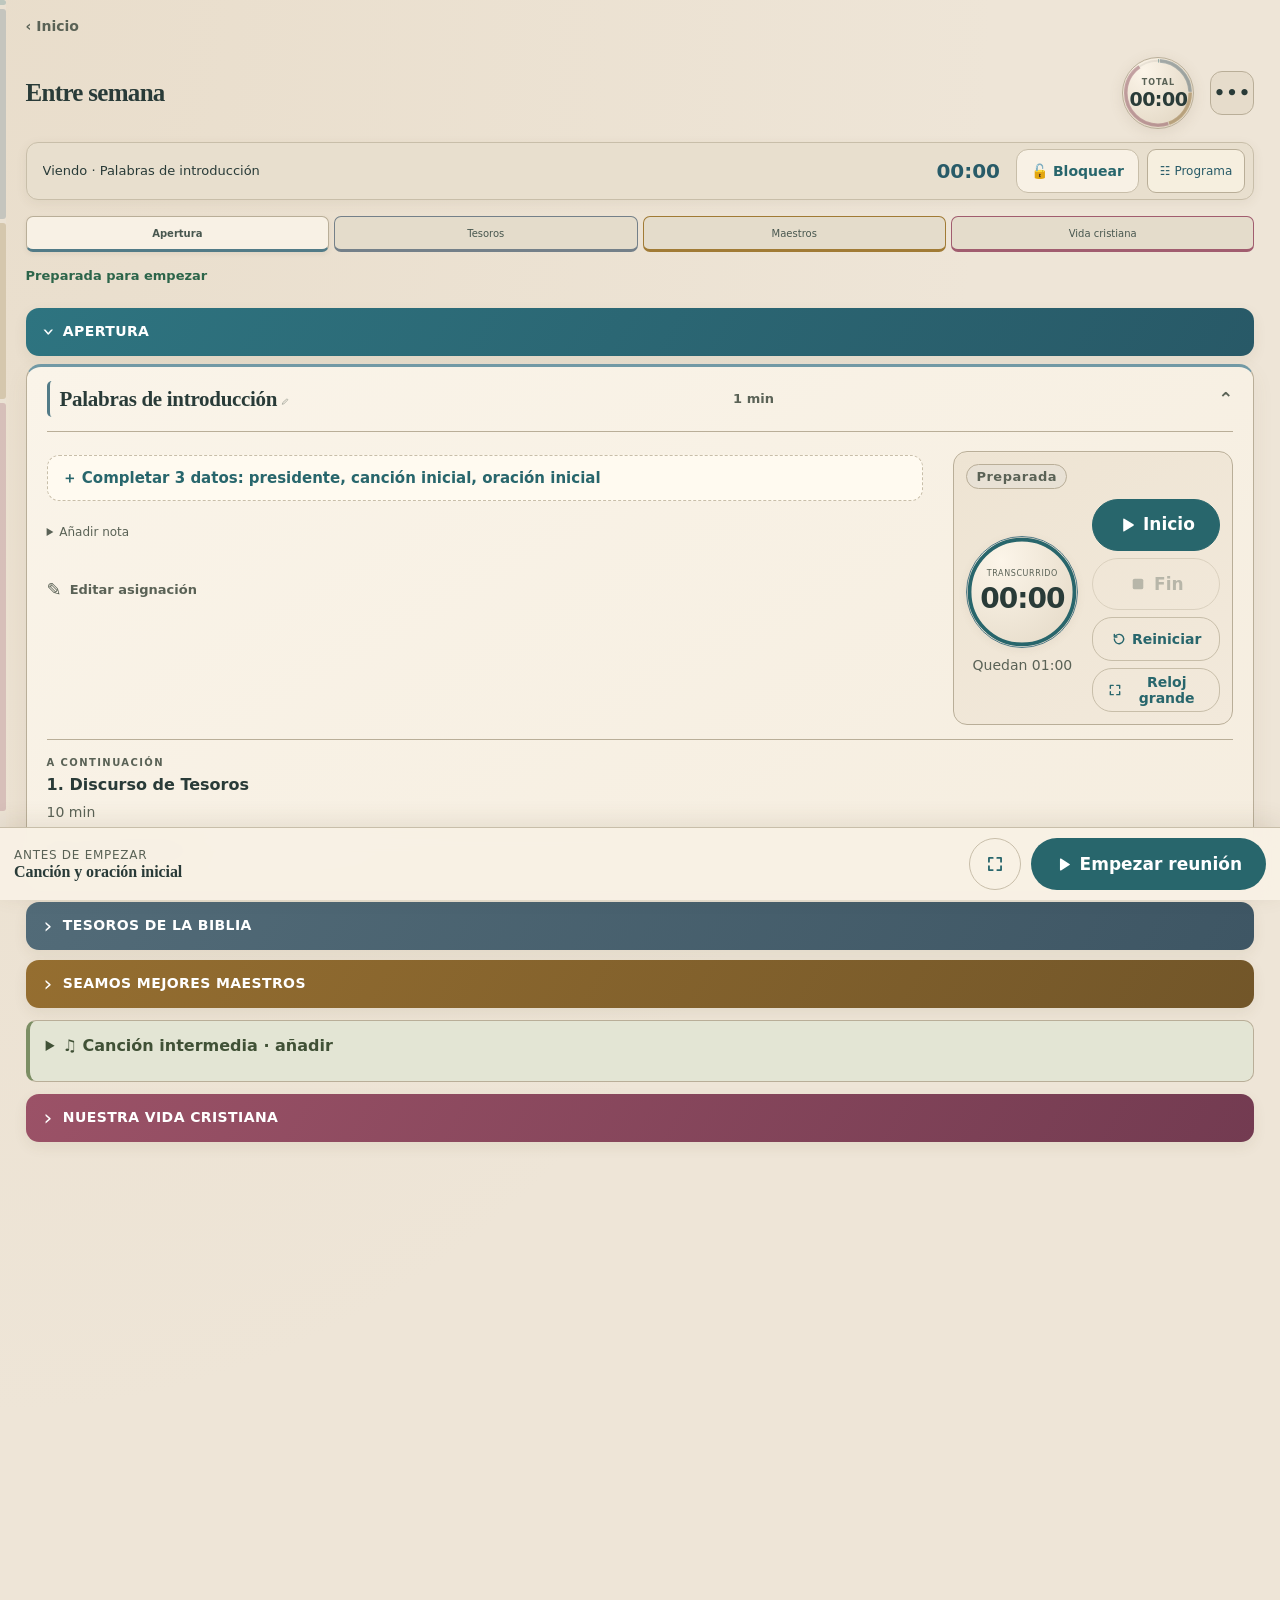
==== commit 70713e56: "Add files via upload" ====
--- a/weekday.html
+++ b/weekday.html
@@ -1,4 +1,4 @@
-<!doctype html><html lang="es"><head><meta charset="utf-8"><meta name="viewport" content="width=device-width,initial-scale=1,viewport-fit=cover"><meta name="color-scheme" content="light"><meta name="theme-color" content="#eee5d7" media="(prefers-color-scheme: light)"><meta name="theme-color" content="#eee5d7" media="(prefers-color-scheme: dark)"><meta name="apple-mobile-web-app-capable" content="yes"><title>Cronómetro de reunión</title><link rel="stylesheet" href="app.css?v=53"><link rel="stylesheet" href="portal.css?v=53"><link rel="manifest" href="manifest.webmanifest"><link rel="apple-touch-icon" href="icon-180.png"><link rel="icon" href="icon.svg"><link rel="stylesheet" href="polish.css?v=53"><link rel="stylesheet" href="colour.css?v=53"><link rel="stylesheet" href="presidencia.css?v=53"><link rel="stylesheet" href="mejoras.css?v=53"><link rel="stylesheet" href="apariencia.css?v=53"><link rel="stylesheet" href="distintivo.css?v=53"></head><body><main><nav class="meeting-back"><a href="index.html">‹ Inicio</a></nav><header><div><small>REUNIÓN DE ENTRE SEMANA</small><h1>Entre semana</h1></div><button id="programOpen" type="button">Programa</button><div id="totalFace" role="group" aria-label="Total de la reunión, objetivo 105 minutos"><svg class="total-ring" viewBox="0 0 100 100" aria-hidden="true"><circle class="total-ring-track" cx="50" cy="50" r="46"></circle><circle id="totalArc" cx="50" cy="50" r="46" stroke-dasharray="289.027" stroke-dashoffset="289.027"></circle></svg><div class="total-dial-content"><span>TOTAL</span><strong id="total">00:00</strong></div></div><details id="toolsDisclosure"><summary id="toolsToggle" aria-expanded="false" aria-controls="toolsMenu" aria-label="Opciones de la reunión" title="Opciones">•••</summary><div class="options-menu" id="toolsMenu"><div class="tools-menu-heading"><strong>Opciones <small>v53</small></strong><button type="button" id="toolsClose">Cerrar ×</button></div><button id="startTotal" aria-label="Iniciar o continuar el total">Iniciar total</button><button id="stopTotal" aria-label="Finalizar reunión y ver resumen">Finalizar reunión</button><button id="outlineToggle">Vista de presidencia</button><label class="outline-size-label">Letra del bosquejo<select id="outlineFont"><option value="16">16</option><option value="18">18</option><option value="20">20</option><option value="22">22</option><option value="26">26</option></select></label><button id="sectionsToggle">Vista por secciones</button><button id="rehearsalToggle">Modo ensayo</button><button id="guideOpen" type="button">Cargar guía de la semana</button><button id="weeksOpen">Programas semanales</button><button id="backupOpen">Copia de seguridad</button><small id="offlineStatus">Preparando uso sin conexión…</small><button id="edit">Consultar / preparar reunión</button><button id="newMeeting" type="button">Preparar nueva reunión…</button><button id="resetTotal" aria-label="Reiniciar todos los tiempos">Reiniciar reunión…</button><button id="resetSelected">Reiniciar asignación…</button><button id="summaryOpen">Resumen</button><button id="undoMenu">Deshacer último cambio</button><button id="prepareMenu">Elegir próxima asignación</button><details id="timeDetails"><summary>Tiempo y previsión</summary><small id="totalInfo"></small><div id="eta"></div></details><button id="compactToggle" aria-pressed="false">Modo Presidencia</button><button id="atril" aria-pressed="false">Modo atril</button></div></details></header><div id="rehearsalBanner" hidden role="status">ENSAYO · tus datos reales se conservan<button id="leaveRehearsal">Salir del ensayo</button></div><section id="meetingPanel" aria-label="Control de la reunión"><section class="total" aria-label="Tiempo total de la reunión"><div class="total-brief"><div class="total-goal">Reunión · 105 min</div><div id="pace" role="status"></div></div><div class="track" hidden><i id="progress"></i></div></section><aside id="runningStrip" class="running-strip" hidden><div><span id="runningStripLabel"></span><strong id="runningStripClock">00:00</strong></div><button id="runningStripReturn" type="button">Ver en curso</button><button id="runningStripStop" type="button">Finalizar</button></aside><div id="sectionView" hidden></div><nav id="toolbar" aria-label="Controles de reunión"><button id="next">Iniciar primera asignación</button></nav><aside id="activePanel" class="active-panel" hidden aria-label="Intervención seleccionada"><div><small id="activeState">EN CURSO</small><div id="activeTitle"></div><div id="activeParticipant"></div><small id="activeTarget"></small></div><div class="active-right"><div id="clockFace" role="group" aria-label="Reloj de la asignación"><svg class="dial-ring" viewBox="0 0 100 100" aria-hidden="true"><circle class="dial-track" cx="50" cy="50" r="46"></circle><circle id="clockArc" cx="50" cy="50" r="46" stroke-dasharray="289.027" stroke-dashoffset="0"></circle></svg><div class="dial-content"><small id="activeClockLabel">Transcurrido</small><strong id="activeTime">00:00</strong><small id="activeElapsed"></small></div></div><button id="primaryAction" type="button">Iniciar asignación</button><button id="undoAction" type="button" disabled>↶ Deshacer último cambio</button><div class="active-actions"><button id="activeStart">▶ Inicio</button><button id="activePause">Ⅱ Pausa</button><button id="activeStop">■ Finalizar</button><button id="activeReset">↺ Reiniciar</button><button id="activeNext">Finalizar asignación</button></div></div><p id="chairGap" hidden>La asignación ha terminado. El total sigue contando durante tus consejos y la presentación.</p><details id="supportCard" hidden><summary id="supportLabel">Nota de apoyo</summary><div id="supportText"></div></details><div id="upNext"><small id="upNextLabel">A CONTINUACIÓN</small><div id="upNextTitle"></div><small id="upNextDuration"></small><button id="prepareInline" type="button">Elegir próxima sin iniciar</button></div></aside><div id="emptyAtril" hidden><p>Inicia la asignación cuando empiece el participante.</p><p id="preparedEmpty"></p><button id="beginFirst">▶ Primera intervención</button></div></section><div id="fullProgramHost"></div><p id="notice" role="status"></p><footer>▶ Inicio · ■ Fin · ↺ Reinicio <span id="status"></span></footer></main><dialog id="programDialog"><div class="dialog-heading"><h2>Programa</h2><button id="programClose" type="button">Cerrar</button></div><p>Consulta las partes o deja una preparada sin iniciar su tiempo.</p><button id="prepareOpen" type="button">Dejar una parte preparada</button><div id="programListHost"><details id="partsDisclosure" open><summary id="partsSummary">Ver intervenciones</summary><div id="rows"></div></details></div></dialog><dialog id="editor"><form id="form"><h2>Organizar asignaciones</h2><p>Rellena los datos desde cada asignación. Usa este apartado solo para añadir, quitar o ajustar las partes del programa.</p><p id="editLockNote" hidden>Reunión en curso: puedes consultar el programa. Para modificarlo, desbloquea la edición. Los tiempos se conservan.</p><button type="button" id="unlockEdit" hidden>Desbloquear edición…</button><fieldset id="preparationFields"><details class="outline-edit" id="meetingEditor"><summary>Datos de la reunión</summary><div id="meetingFields"></div></details><label class="lead-label">Minutos desde el inicio del total hasta la primera asignación<input id="leadIn" type="number" min="0" max="60" step="0.5" value="0"></label><p>Edita el título, la duración o el encabezado de sección. El resto de los datos se prepara dentro de cada asignación. Guardar conserva los tiempos.</p><details id="structureEditor"><summary>Añadir o quitar asignaciones</summary><div id="fields"></div><button type="button" id="add">＋ Añadir intervención</button></details></fieldset><div class="actions"><button type="button" id="cancel">Cancelar</button><button type="submit" id="saveTemplate">Guardar</button></div></form></dialog><dialog id="prepareDialog"><h2>Dejar una parte preparada</h2><p>La parte actual y el total continúan igual. La elegida queda lista para iniciarse cuando pulses el botón principal después de finalizar la asignación actual.</p><label for="prepareSelect">Intervención</label><select id="prepareSelect"></select><div class="actions"><button id="prepareCancel" type="button">Cancelar</button><button id="prepareSave" type="button">Dejar preparada</button></div></dialog><dialog id="summary"><h2>Resumen de la reunión</h2><p id="summaryTotal"></p><div class="summary-scroll"><table><thead><tr><th>Intervención</th><th>Previsto</th><th>Real</th><th>Diferencia</th><th>Consejos / transición</th></tr></thead><tbody id="summaryRows"></tbody></table></div><p id="summaryParts"></p><p>Una diferencia positiva indica exceso. Puedes consultar el resumen durante la reunión sin detener los contadores.</p><button id="summaryClose">Cerrar</button><button id="anotherMeeting">Preparar otra reunión</button></dialog><dialog id="weeksDialog"><h2>Preparar reunión</h2><p>Guarda una semana o duplica un programa para preparar la siguiente. Cargar uno comienza una nueva sesión; la actual se conserva en Reuniones anteriores.</p><label>Nombre<input id="weekName" maxlength="100" placeholder="Reunión entre semana"></label><label>Semana del<input id="weekDate" type="date"></label><button id="saveWeek">Guardar programa actual</button><label>Programas guardados<select id="weekSelect"></select></label><button id="duplicateWeek">Duplicar seleccionado</button><button id="loadWeek">Dirigir este programa</button><h3>Reuniones anteriores</h3><div id="pastMeetings"></div><p id="weeksNotice" role="status"></p><button id="weeksClose">Cerrar</button></dialog>
+<!doctype html><html lang="es"><head><meta charset="utf-8"><meta name="viewport" content="width=device-width,initial-scale=1,viewport-fit=cover"><meta name="color-scheme" content="light"><meta name="theme-color" content="#eee5d7" media="(prefers-color-scheme: light)"><meta name="theme-color" content="#eee5d7" media="(prefers-color-scheme: dark)"><meta name="apple-mobile-web-app-capable" content="yes"><title>Cronómetro de reunión</title><link rel="stylesheet" href="app.css?v=58"><link rel="stylesheet" href="portal.css?v=58"><link rel="manifest" href="manifest.webmanifest"><link rel="apple-touch-icon" href="icon-180.png"><link rel="icon" href="icon.svg"><link rel="stylesheet" href="polish.css?v=58"><link rel="stylesheet" href="colour.css?v=58"><link rel="stylesheet" href="presidencia.css?v=58"><link rel="stylesheet" href="mejoras.css?v=58"><link rel="stylesheet" href="apariencia.css?v=58"><link rel="stylesheet" href="distintivo.css?v=58"></head><body><main><nav class="meeting-back"><a href="index.html">‹ Inicio</a></nav><header><div><small>REUNIÓN DE ENTRE SEMANA</small><h1>Entre semana</h1></div><button id="programOpen" type="button">Programa</button><div id="totalFace" role="group" aria-label="Total de la reunión, objetivo 105 minutos"><svg class="total-ring" viewBox="0 0 100 100" aria-hidden="true"><circle class="total-ring-track" cx="50" cy="50" r="46"></circle><circle id="totalArc" cx="50" cy="50" r="46" stroke-dasharray="289.027" stroke-dashoffset="289.027"></circle></svg><div class="total-dial-content"><span>TOTAL</span><strong id="total">00:00</strong></div></div><details id="toolsDisclosure"><summary id="toolsToggle" aria-expanded="false" aria-controls="toolsMenu" aria-label="Opciones de la reunión" title="Opciones">•••</summary><div class="options-menu" id="toolsMenu"><div class="tools-menu-heading"><strong>Opciones <small>v58</small></strong><button type="button" id="toolsClose">Cerrar ×</button></div><button id="startTotal" aria-label="Iniciar o continuar el total">Iniciar total</button><button id="stopTotal" aria-label="Finalizar reunión y ver resumen">Finalizar reunión</button><button id="outlineToggle">Vista de presidencia</button><label class="outline-size-label">Letra del bosquejo<select id="outlineFont"><option value="16">16</option><option value="18">18</option><option value="20">20</option><option value="22">22</option><option value="26">26</option></select></label><button id="sectionsToggle">Vista por secciones</button><button id="rehearsalToggle">Modo ensayo</button><button id="guideOpen" type="button">Cargar guía de la semana</button><button id="weeksOpen">Programas semanales</button><button id="backupOpen">Copia de seguridad</button><small id="offlineStatus">Preparando uso sin conexión…</small><button id="edit">Consultar / preparar reunión</button><button id="newMeeting" type="button">Preparar nueva reunión…</button><button id="resetTotal" aria-label="Reiniciar todos los tiempos">Reiniciar reunión…</button><button id="resetSelected">Reiniciar asignación…</button><button id="summaryOpen">Resumen</button><button id="undoMenu">Deshacer último cambio</button><button id="prepareMenu">Elegir próxima asignación</button><details id="timeDetails"><summary>Tiempo y previsión</summary><small id="totalInfo"></small><div id="eta"></div></details><button id="compactToggle" aria-pressed="false">Modo Presidencia</button><button id="atril" aria-pressed="false">Modo atril</button></div></details></header><div id="rehearsalBanner" hidden role="status">ENSAYO · tus datos reales se conservan<button id="leaveRehearsal">Salir del ensayo</button></div><section id="meetingPanel" aria-label="Control de la reunión"><section class="total" aria-label="Tiempo total de la reunión"><div class="total-brief"><div class="total-goal">Reunión · 105 min</div><div id="pace" role="status"></div></div><div class="track" hidden><i id="progress"></i></div></section><aside id="runningStrip" class="running-strip" hidden><div><span id="runningStripLabel"></span><strong id="runningStripClock">00:00</strong></div><button id="runningStripReturn" type="button">Ver en curso</button><button id="runningStripStop" type="button">Finalizar</button></aside><div id="sectionView" hidden></div><nav id="toolbar" aria-label="Controles de reunión"><button id="next">Iniciar primera asignación</button></nav><aside id="activePanel" class="active-panel" hidden aria-label="Intervención seleccionada"><div><small id="activeState">EN CURSO</small><div id="activeTitle"></div><div id="activeParticipant"></div><small id="activeTarget"></small></div><div class="active-right"><div id="clockFace" role="group" aria-label="Reloj de la asignación"><svg class="dial-ring" viewBox="0 0 100 100" aria-hidden="true"><circle class="dial-track" cx="50" cy="50" r="46"></circle><circle id="clockArc" cx="50" cy="50" r="46" stroke-dasharray="289.027" stroke-dashoffset="0"></circle></svg><div class="dial-content"><small id="activeClockLabel">Transcurrido</small><strong id="activeTime">00:00</strong><small id="activeElapsed"></small></div></div><button id="primaryAction" type="button">Iniciar asignación</button><button id="undoAction" type="button" disabled>↶ Deshacer último cambio</button><div class="active-actions"><button id="activeStart">▶ Inicio</button><button id="activePause">Ⅱ Pausa</button><button id="activeStop">■ Finalizar</button><button id="activeReset">↺ Reiniciar</button><button id="activeNext">Finalizar asignación</button></div></div><p id="chairGap" hidden>La asignación ha terminado. El total sigue contando durante tus consejos y la presentación.</p><details id="supportCard" hidden><summary id="supportLabel">Nota de apoyo</summary><div id="supportText"></div></details><div id="upNext"><small id="upNextLabel">A CONTINUACIÓN</small><div id="upNextTitle"></div><small id="upNextDuration"></small><button id="prepareInline" type="button">Elegir próxima sin iniciar</button></div></aside><div id="emptyAtril" hidden><p>Inicia la asignación cuando empiece el participante.</p><p id="preparedEmpty"></p><button id="beginFirst">▶ Primera intervención</button></div></section><div id="fullProgramHost"></div><p id="notice" role="status"></p><footer>▶ Inicio · ■ Fin · ↺ Reinicio <span id="status"></span></footer></main><dialog id="programDialog"><div class="dialog-heading"><h2>Programa</h2><button id="programClose" type="button">Cerrar</button></div><p>Consulta las partes o deja una preparada sin iniciar su tiempo.</p><button id="prepareOpen" type="button">Dejar una parte preparada</button><div id="programListHost"><details id="partsDisclosure" open><summary id="partsSummary">Ver intervenciones</summary><div id="rows"></div></details></div></dialog><dialog id="editor"><form id="form"><h2>Organizar asignaciones</h2><p>Rellena los datos desde cada asignación. Usa este apartado solo para añadir, quitar o ajustar las partes del programa.</p><p id="editLockNote" hidden>Reunión en curso: puedes consultar el programa. Para modificarlo, desbloquea la edición. Los tiempos se conservan.</p><button type="button" id="unlockEdit" hidden>Desbloquear edición…</button><fieldset id="preparationFields"><details class="outline-edit" id="meetingEditor"><summary>Datos de la reunión</summary><div id="meetingFields"></div></details><label class="lead-label">Minutos desde el inicio del total hasta la primera asignación<input id="leadIn" type="number" min="0" max="60" step="0.5" value="0"></label><p>Edita el título, la duración o el encabezado de sección. El resto de los datos se prepara dentro de cada asignación. Guardar conserva los tiempos.</p><details id="structureEditor"><summary>Añadir o quitar asignaciones</summary><div id="fields"></div><button type="button" id="add">＋ Añadir intervención</button></details></fieldset><div class="actions"><button type="button" id="cancel">Cancelar</button><button type="submit" id="saveTemplate">Guardar</button></div></form></dialog><dialog id="prepareDialog"><h2>Dejar una parte preparada</h2><p>La parte actual y el total continúan igual. La elegida queda lista para iniciarse cuando pulses el botón principal después de finalizar la asignación actual.</p><label for="prepareSelect">Intervención</label><select id="prepareSelect"></select><div class="actions"><button id="prepareCancel" type="button">Cancelar</button><button id="prepareSave" type="button">Dejar preparada</button></div></dialog><dialog id="summary"><h2>Resumen de la reunión</h2><p id="summaryTotal"></p><div class="summary-scroll"><table><thead><tr><th>Intervención</th><th>Previsto</th><th>Real</th><th>Diferencia</th><th>Consejos / transición</th></tr></thead><tbody id="summaryRows"></tbody></table></div><p id="summaryParts"></p><p>Una diferencia positiva indica exceso. Puedes consultar el resumen durante la reunión sin detener los contadores.</p><button id="summaryClose">Cerrar</button><button id="anotherMeeting">Preparar otra reunión</button></dialog><dialog id="weeksDialog"><h2>Preparar reunión</h2><p>Guarda una semana o duplica un programa para preparar la siguiente. Cargar uno comienza una nueva sesión; la actual se conserva en Reuniones anteriores.</p><label>Nombre<input id="weekName" maxlength="100" placeholder="Reunión entre semana"></label><label>Semana del<input id="weekDate" type="date"></label><button id="saveWeek">Guardar programa actual</button><label>Programas guardados<select id="weekSelect"></select></label><button id="duplicateWeek">Duplicar seleccionado</button><button id="loadWeek">Dirigir este programa</button><h3>Reuniones anteriores</h3><div id="pastMeetings"></div><p id="weeksNotice" role="status"></p><button id="weeksClose">Cerrar</button></dialog>
 <dialog id="backupDialog"><h2>Copia de seguridad</h2><p>Exporta los programas y las reuniones anteriores a un archivo. Importar los añade a este dispositivo y conserva la reunión actual.</p><button id="exportBackup">Exportar copia</button><label>Importar copia JSON<input id="importBackup" type="file" accept=".json,application/json"></label><p id="backupNotice" role="status"></p><button id="backupClose">Cerrar</button></dialog>
 <dialog id="recoveryDialog"><h2 id="recoveryHeading">Hay una reunión en curso</h2><p id="recoveryText"></p><p>Los contadores que estaban en marcha incluyen el tiempo transcurrido mientras la aplicación estuvo cerrada.</p><button id="continueMeeting">Continuar reunión</button><button id="finishRecovered">Finalizar y ver resumen</button></dialog>
-<dialog id="guideDialog" aria-labelledby="guideHeading"><h2 id="guideHeading">Cargar guía de la semana</h2><p>Contenido oficial de jw.org. Revisa la vista previa antes de cargarlo.</p><label>Semana<select id="guideWeek"></select></label><label><input type="checkbox" id="guideKeep" checked> Conservar participantes y notas personales por tipo y orden de asignación</label><p>Revisa los nombres después de cargar: las partes de una semana pueden ser distintas.</p><p id="guideStatus" role="status"></p><div id="guidePreview"></div><div class="actions"><button id="guideClose" type="button">Cerrar</button><button id="guideApply" type="button" disabled>Cargar en asignaciones</button></div></dialog><script src="heartbeat.js?v=53"></script><script src="outline-model.js?v=53"></script><script src="model.js?v=53"></script><script src="timers.js?v=53"></script><script src="storage.js?v=53"></script><script src="app.js?v=53"></script><script src="programs.js?v=53"></script><script src="support.js?v=53"></script><script src="inline-edit.js?v=53"></script><script src="ink.js?v=53"></script><script src="lesson-panel.js?v=53"></script><script src="sections.js?v=53"></script><script src="outline-view.js?v=53"></script><script src="new-meeting.js?v=53"></script><script src="guide-import.js?v=53"></script><script src="menu.js?v=53"></script><script src="offline.js?v=53"></script><script src="presidencia.js?v=53"></script><script src="clarity.js?v=53"></script><script src="robust.js?v=53"></script><script src="big-clock.js?v=53"></script><script src="facil.js?v=53"></script><script src="unica.js?v=53"></script><script src="avisos.js?v=53"></script><script src="resaltar.js?v=53"></script></body></html>
+<dialog id="guideDialog" aria-labelledby="guideHeading"><h2 id="guideHeading">Cargar guía de la semana</h2><p>Contenido oficial de jw.org. Revisa la vista previa antes de cargarlo.</p><label>Semana<select id="guideWeek"></select></label><label><input type="checkbox" id="guideKeep" checked> Conservar participantes y notas personales por tipo y orden de asignación</label><p>Revisa los nombres después de cargar: las partes de una semana pueden ser distintas.</p><p id="guideStatus" role="status"></p><div id="guidePreview"></div><div class="actions"><button id="guideClose" type="button">Cerrar</button><button id="guideApply" type="button" disabled>Cargar en asignaciones</button></div></dialog><script src="heartbeat.js?v=58"></script><script src="outline-model.js?v=58"></script><script src="model.js?v=58"></script><script src="timers.js?v=58"></script><script src="storage.js?v=58"></script><script src="app.js?v=58"></script><script src="programs.js?v=58"></script><script src="support.js?v=58"></script><script src="inline-edit.js?v=58"></script><script src="ink.js?v=58"></script><script src="lesson-panel.js?v=58"></script><script src="sections.js?v=58"></script><script src="outline-view.js?v=58"></script><script src="new-meeting.js?v=58"></script><script src="guide-import.js?v=58"></script><script src="menu.js?v=58"></script><script src="offline.js?v=58"></script><script src="presidencia.js?v=58"></script><script src="clarity.js?v=58"></script><script src="robust.js?v=58"></script><script src="big-clock.js?v=58"></script><script src="facil.js?v=58"></script><script src="unica.js?v=58"></script><script src="avisos.js?v=58"></script><script src="resaltar.js?v=58"></script><script src="seguro.js?v=58"></script><script src="sencillo.js?v=58"></script></body></html>
--- a/apariencia.css
+++ b/apariencia.css
@@ -97,7 +97,7 @@
 
 /* ---------- Deslizar entre asignaciones ---------- */
 .swipe-hint{display:none;margin:0 0 8px;font-size:13px;color:var(--v48-muted);text-align:center}
-@media (hover:none){.directing-view .swipe-hint{display:block}}
+@media (hover:none){.swipe-on .swipe-hint{display:block}}
 @keyframes v48-in-left{from{transform:translateX(28px);opacity:.4}to{transform:none;opacity:1}}
 @keyframes v48-in-right{from{transform:translateX(-28px);opacity:.4}to{transform:none;opacity:1}}
 .swipe-in-left{animation:v48-in-left .22s ease-out}
@@ -130,3 +130,4 @@
 .guided-save{flex:1;background:var(--v48-teal)!important;color:#fff!important;border:0!important}
 .guided-skip,.guided-close{background:transparent!important;border:1px solid var(--v48-line)!important;color:var(--v48-teal)!important;box-shadow:none!important}
 .guided-close{width:100%;margin-top:10px}
+@media (max-width:560px){.action-bar:has(.action-time[hidden]) .action-info{flex-basis:100%}}
--- a/distintivo.css
+++ b/distintivo.css
@@ -156,3 +156,56 @@
 .mark-undo:disabled{opacity:.4}
 .directing-view .mark-toolbar{display:none}
 body.atril-oscuro .lesson-mark{filter:none}
+
+/* ---------- v54 · No perderse ---------- */
+.back-to-current{position:fixed;left:50%;transform:translateX(-50%);bottom:calc(14px + env(safe-area-inset-bottom));z-index:61;max-width:calc(100vw - 32px);
+  min-height:48px;padding:0 20px;border-radius:24px;border:0!important;background:#1f4f57!important;color:#fff!important;font-size:15px;font-weight:700;
+  box-shadow:0 8px 24px #1f4f5755!important;white-space:nowrap;overflow:hidden;text-overflow:ellipsis}
+.back-to-current[hidden]{display:none}
+body.has-action-bar .back-to-current{bottom:calc(96px + env(safe-area-inset-bottom))}
+@media (max-width:560px){body.has-action-bar .back-to-current{bottom:calc(128px + env(safe-area-inset-bottom));font-size:14px}}
+.v54-toast{position:fixed;left:50%;top:calc(14px + env(safe-area-inset-top));transform:translateX(-50%);z-index:1200;max-width:calc(100vw - 32px);
+  padding:12px 18px;border-radius:14px;background:#293b38;color:#fff;font-size:15px;font-weight:600;box-shadow:0 10px 30px #0004;text-align:center}
+.v54-toast[hidden]{display:none}
+body.has-back-to-current #runningStrip,body.has-back-to-current .consulting-label{display:none!important}
+
+/* v56 · Inicio limpio: sin avisos de «continuar» en las tarjetas */
+.portal-card .session-status,.continue-meeting{display:none!important}
+
+/* v57 · En Dirigir hay espacio al final para subir la siguiente asignación y que se quede ahí
+   (antes la página cabía justa y el iPad «rebotaba» devolviéndola abajo). */
+body.directing-view main{padding-bottom:calc(92vh + env(safe-area-inset-bottom))!important}
+.atril-next .next-intro{display:block;margin-top:8px;font-family:var(--serif);font-size:calc(var(--outline-font,18px) + 1px);line-height:1.45;color:#293b38;text-align:left;font-weight:400;white-space:normal}
+
+/* ================= v58 · Más sencilla ================= */
+/* Sin modo Dirigir: el selector Preparar/Dirigir desaparece y en su lugar está el candado */
+.presidencia-bar .mode-menu{display:none!important}
+.lock-toggle{min-height:44px;padding:0 14px;border-radius:12px;border:1px solid #c8bea9!important;background:#f8f1e5!important;color:#28666c!important;font-weight:700;font-size:14px;white-space:nowrap;box-shadow:none!important}
+.lock-toggle[aria-pressed=true]{background:#28666c!important;color:#fff!important;border-color:#28666c!important}
+@media (max-width:520px){.lock-toggle{padding:0 10px;font-size:13px}}
+
+/* Preparación bloqueada: se oculta y desactiva todo lo de editar */
+.prep-locked .inline-part-editor,.prep-locked .outline-empty,.prep-locked .weekend-edit,.prep-locked .editor-extra,
+.prep-locked .lesson-inline-editor,.prep-locked .lesson-inline-text.empty,.prep-locked .empty-toggle,
+.prep-locked section.outline-block.is-empty,.prep-locked .notify-toggle,.prep-locked .intro-use,.prep-locked .touch-edit.is-placeholder,
+.prep-locked .assignment-notes,.prep-locked .notify-menu,.prep-locked #edit,.prep-locked #newMeeting,.prep-locked #guideOpen,.prep-locked #weeksOpen,
+.prep-locked #toolsMenu .clarity-tool,.prep-locked .menu-group-danger{display:none!important}
+.prep-locked .touch-edit{pointer-events:none}
+.prep-locked .touch-edit::after{display:none!important}
+.prep-locked .assignment-meta{font-size:17px!important;font-weight:600!important}
+
+/* Botones Inicio y Fin */
+.v58-hidden{display:none!important}
+.assignment-controls>button.v58-start,.assignment-controls>button.v58-end{min-height:52px!important;min-width:110px;padding:0 20px!important;border-radius:26px!important;font-size:17px!important;font-weight:700!important;
+  display:inline-flex!important;align-items:center;justify-content:center;box-shadow:none!important;border:1px solid #c8bea9!important;background:transparent!important;color:#8a8f84!important}
+.assignment-controls>button.v58-start.is-next{background:#28666c!important;color:#fff!important;border-color:#28666c!important}
+.assignment-controls>button.v58-end.is-live{background:#7d3341!important;color:#fff!important;border-color:#7d3341!important}
+.assignment-controls>.v58-start:disabled,.assignment-controls>.v58-end:disabled{opacity:.55}
+
+/* Espacio al final para poder subir cualquier tarjeta y que se quede (antes solo en Dirigir) */
+body.has-action-bar main{padding-bottom:calc(75vh + env(safe-area-inset-bottom))!important}
+@media (max-width:560px){
+  .assignment-controls{display:flex!important;flex-wrap:wrap!important;gap:8px!important}
+  .assignment-controls>button.v58-start,.assignment-controls>button.v58-end{width:auto!important;flex:1 1 calc(50% - 4px);min-width:0}
+  .assignment-controls>button:not(.v58-start):not(.v58-end){width:auto!important;min-width:0!important;white-space:normal!important;line-height:1.15;flex:1 1 calc(50% - 4px);min-height:38px!important;font-size:13px!important;padding:0 8px!important}
+}
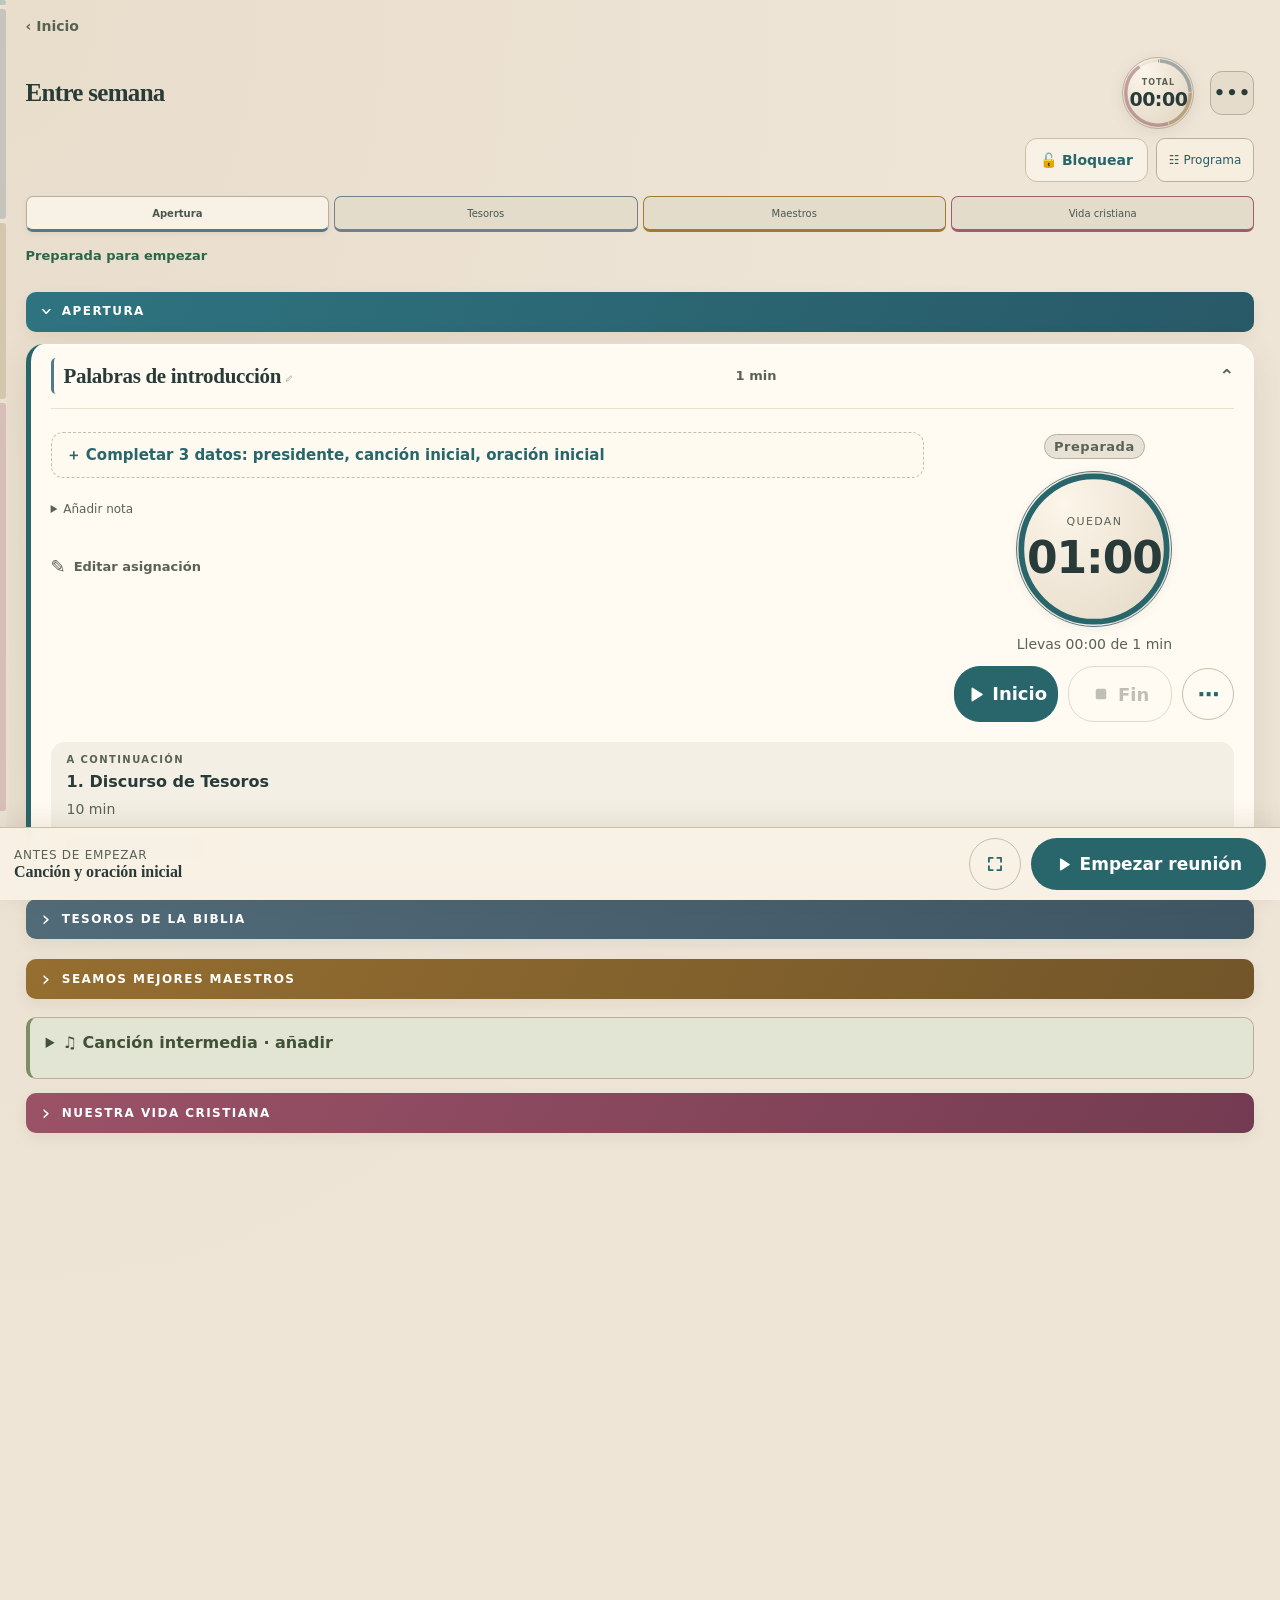
==== commit 461394e0: "Add files via upload" ====
--- a/weekday.html
+++ b/weekday.html
@@ -1,4 +1,4 @@
-<!doctype html><html lang="es"><head><meta charset="utf-8"><meta name="viewport" content="width=device-width,initial-scale=1,viewport-fit=cover"><meta name="color-scheme" content="light"><meta name="theme-color" content="#eee5d7" media="(prefers-color-scheme: light)"><meta name="theme-color" content="#eee5d7" media="(prefers-color-scheme: dark)"><meta name="apple-mobile-web-app-capable" content="yes"><title>Cronómetro de reunión</title><link rel="stylesheet" href="app.css?v=58"><link rel="stylesheet" href="portal.css?v=58"><link rel="manifest" href="manifest.webmanifest"><link rel="apple-touch-icon" href="icon-180.png"><link rel="icon" href="icon.svg"><link rel="stylesheet" href="polish.css?v=58"><link rel="stylesheet" href="colour.css?v=58"><link rel="stylesheet" href="presidencia.css?v=58"><link rel="stylesheet" href="mejoras.css?v=58"><link rel="stylesheet" href="apariencia.css?v=58"><link rel="stylesheet" href="distintivo.css?v=58"></head><body><main><nav class="meeting-back"><a href="index.html">‹ Inicio</a></nav><header><div><small>REUNIÓN DE ENTRE SEMANA</small><h1>Entre semana</h1></div><button id="programOpen" type="button">Programa</button><div id="totalFace" role="group" aria-label="Total de la reunión, objetivo 105 minutos"><svg class="total-ring" viewBox="0 0 100 100" aria-hidden="true"><circle class="total-ring-track" cx="50" cy="50" r="46"></circle><circle id="totalArc" cx="50" cy="50" r="46" stroke-dasharray="289.027" stroke-dashoffset="289.027"></circle></svg><div class="total-dial-content"><span>TOTAL</span><strong id="total">00:00</strong></div></div><details id="toolsDisclosure"><summary id="toolsToggle" aria-expanded="false" aria-controls="toolsMenu" aria-label="Opciones de la reunión" title="Opciones">•••</summary><div class="options-menu" id="toolsMenu"><div class="tools-menu-heading"><strong>Opciones <small>v58</small></strong><button type="button" id="toolsClose">Cerrar ×</button></div><button id="startTotal" aria-label="Iniciar o continuar el total">Iniciar total</button><button id="stopTotal" aria-label="Finalizar reunión y ver resumen">Finalizar reunión</button><button id="outlineToggle">Vista de presidencia</button><label class="outline-size-label">Letra del bosquejo<select id="outlineFont"><option value="16">16</option><option value="18">18</option><option value="20">20</option><option value="22">22</option><option value="26">26</option></select></label><button id="sectionsToggle">Vista por secciones</button><button id="rehearsalToggle">Modo ensayo</button><button id="guideOpen" type="button">Cargar guía de la semana</button><button id="weeksOpen">Programas semanales</button><button id="backupOpen">Copia de seguridad</button><small id="offlineStatus">Preparando uso sin conexión…</small><button id="edit">Consultar / preparar reunión</button><button id="newMeeting" type="button">Preparar nueva reunión…</button><button id="resetTotal" aria-label="Reiniciar todos los tiempos">Reiniciar reunión…</button><button id="resetSelected">Reiniciar asignación…</button><button id="summaryOpen">Resumen</button><button id="undoMenu">Deshacer último cambio</button><button id="prepareMenu">Elegir próxima asignación</button><details id="timeDetails"><summary>Tiempo y previsión</summary><small id="totalInfo"></small><div id="eta"></div></details><button id="compactToggle" aria-pressed="false">Modo Presidencia</button><button id="atril" aria-pressed="false">Modo atril</button></div></details></header><div id="rehearsalBanner" hidden role="status">ENSAYO · tus datos reales se conservan<button id="leaveRehearsal">Salir del ensayo</button></div><section id="meetingPanel" aria-label="Control de la reunión"><section class="total" aria-label="Tiempo total de la reunión"><div class="total-brief"><div class="total-goal">Reunión · 105 min</div><div id="pace" role="status"></div></div><div class="track" hidden><i id="progress"></i></div></section><aside id="runningStrip" class="running-strip" hidden><div><span id="runningStripLabel"></span><strong id="runningStripClock">00:00</strong></div><button id="runningStripReturn" type="button">Ver en curso</button><button id="runningStripStop" type="button">Finalizar</button></aside><div id="sectionView" hidden></div><nav id="toolbar" aria-label="Controles de reunión"><button id="next">Iniciar primera asignación</button></nav><aside id="activePanel" class="active-panel" hidden aria-label="Intervención seleccionada"><div><small id="activeState">EN CURSO</small><div id="activeTitle"></div><div id="activeParticipant"></div><small id="activeTarget"></small></div><div class="active-right"><div id="clockFace" role="group" aria-label="Reloj de la asignación"><svg class="dial-ring" viewBox="0 0 100 100" aria-hidden="true"><circle class="dial-track" cx="50" cy="50" r="46"></circle><circle id="clockArc" cx="50" cy="50" r="46" stroke-dasharray="289.027" stroke-dashoffset="0"></circle></svg><div class="dial-content"><small id="activeClockLabel">Transcurrido</small><strong id="activeTime">00:00</strong><small id="activeElapsed"></small></div></div><button id="primaryAction" type="button">Iniciar asignación</button><button id="undoAction" type="button" disabled>↶ Deshacer último cambio</button><div class="active-actions"><button id="activeStart">▶ Inicio</button><button id="activePause">Ⅱ Pausa</button><button id="activeStop">■ Finalizar</button><button id="activeReset">↺ Reiniciar</button><button id="activeNext">Finalizar asignación</button></div></div><p id="chairGap" hidden>La asignación ha terminado. El total sigue contando durante tus consejos y la presentación.</p><details id="supportCard" hidden><summary id="supportLabel">Nota de apoyo</summary><div id="supportText"></div></details><div id="upNext"><small id="upNextLabel">A CONTINUACIÓN</small><div id="upNextTitle"></div><small id="upNextDuration"></small><button id="prepareInline" type="button">Elegir próxima sin iniciar</button></div></aside><div id="emptyAtril" hidden><p>Inicia la asignación cuando empiece el participante.</p><p id="preparedEmpty"></p><button id="beginFirst">▶ Primera intervención</button></div></section><div id="fullProgramHost"></div><p id="notice" role="status"></p><footer>▶ Inicio · ■ Fin · ↺ Reinicio <span id="status"></span></footer></main><dialog id="programDialog"><div class="dialog-heading"><h2>Programa</h2><button id="programClose" type="button">Cerrar</button></div><p>Consulta las partes o deja una preparada sin iniciar su tiempo.</p><button id="prepareOpen" type="button">Dejar una parte preparada</button><div id="programListHost"><details id="partsDisclosure" open><summary id="partsSummary">Ver intervenciones</summary><div id="rows"></div></details></div></dialog><dialog id="editor"><form id="form"><h2>Organizar asignaciones</h2><p>Rellena los datos desde cada asignación. Usa este apartado solo para añadir, quitar o ajustar las partes del programa.</p><p id="editLockNote" hidden>Reunión en curso: puedes consultar el programa. Para modificarlo, desbloquea la edición. Los tiempos se conservan.</p><button type="button" id="unlockEdit" hidden>Desbloquear edición…</button><fieldset id="preparationFields"><details class="outline-edit" id="meetingEditor"><summary>Datos de la reunión</summary><div id="meetingFields"></div></details><label class="lead-label">Minutos desde el inicio del total hasta la primera asignación<input id="leadIn" type="number" min="0" max="60" step="0.5" value="0"></label><p>Edita el título, la duración o el encabezado de sección. El resto de los datos se prepara dentro de cada asignación. Guardar conserva los tiempos.</p><details id="structureEditor"><summary>Añadir o quitar asignaciones</summary><div id="fields"></div><button type="button" id="add">＋ Añadir intervención</button></details></fieldset><div class="actions"><button type="button" id="cancel">Cancelar</button><button type="submit" id="saveTemplate">Guardar</button></div></form></dialog><dialog id="prepareDialog"><h2>Dejar una parte preparada</h2><p>La parte actual y el total continúan igual. La elegida queda lista para iniciarse cuando pulses el botón principal después de finalizar la asignación actual.</p><label for="prepareSelect">Intervención</label><select id="prepareSelect"></select><div class="actions"><button id="prepareCancel" type="button">Cancelar</button><button id="prepareSave" type="button">Dejar preparada</button></div></dialog><dialog id="summary"><h2>Resumen de la reunión</h2><p id="summaryTotal"></p><div class="summary-scroll"><table><thead><tr><th>Intervención</th><th>Previsto</th><th>Real</th><th>Diferencia</th><th>Consejos / transición</th></tr></thead><tbody id="summaryRows"></tbody></table></div><p id="summaryParts"></p><p>Una diferencia positiva indica exceso. Puedes consultar el resumen durante la reunión sin detener los contadores.</p><button id="summaryClose">Cerrar</button><button id="anotherMeeting">Preparar otra reunión</button></dialog><dialog id="weeksDialog"><h2>Preparar reunión</h2><p>Guarda una semana o duplica un programa para preparar la siguiente. Cargar uno comienza una nueva sesión; la actual se conserva en Reuniones anteriores.</p><label>Nombre<input id="weekName" maxlength="100" placeholder="Reunión entre semana"></label><label>Semana del<input id="weekDate" type="date"></label><button id="saveWeek">Guardar programa actual</button><label>Programas guardados<select id="weekSelect"></select></label><button id="duplicateWeek">Duplicar seleccionado</button><button id="loadWeek">Dirigir este programa</button><h3>Reuniones anteriores</h3><div id="pastMeetings"></div><p id="weeksNotice" role="status"></p><button id="weeksClose">Cerrar</button></dialog>
+<!doctype html><html lang="es"><head><meta charset="utf-8"><meta name="viewport" content="width=device-width,initial-scale=1,viewport-fit=cover"><meta name="color-scheme" content="light"><meta name="theme-color" content="#eee5d7" media="(prefers-color-scheme: light)"><meta name="theme-color" content="#eee5d7" media="(prefers-color-scheme: dark)"><meta name="apple-mobile-web-app-capable" content="yes"><title>Cronómetro de reunión</title><link rel="stylesheet" href="app.css?v=60"><link rel="stylesheet" href="portal.css?v=60"><link rel="manifest" href="manifest.webmanifest"><link rel="apple-touch-icon" href="icon-180.png"><link rel="icon" href="icon.svg"><link rel="stylesheet" href="polish.css?v=60"><link rel="stylesheet" href="colour.css?v=60"><link rel="stylesheet" href="presidencia.css?v=60"><link rel="stylesheet" href="mejoras.css?v=60"><link rel="stylesheet" href="apariencia.css?v=60"><link rel="stylesheet" href="distintivo.css?v=60"><link rel="stylesheet" href="claro.css?v=60"></head><body><main><nav class="meeting-back"><a href="index.html">‹ Inicio</a></nav><header><div><small>REUNIÓN DE ENTRE SEMANA</small><h1>Entre semana</h1></div><button id="programOpen" type="button">Programa</button><div id="totalFace" role="group" aria-label="Total de la reunión, objetivo 105 minutos"><svg class="total-ring" viewBox="0 0 100 100" aria-hidden="true"><circle class="total-ring-track" cx="50" cy="50" r="46"></circle><circle id="totalArc" cx="50" cy="50" r="46" stroke-dasharray="289.027" stroke-dashoffset="289.027"></circle></svg><div class="total-dial-content"><span>TOTAL</span><strong id="total">00:00</strong></div></div><details id="toolsDisclosure"><summary id="toolsToggle" aria-expanded="false" aria-controls="toolsMenu" aria-label="Opciones de la reunión" title="Opciones">•••</summary><div class="options-menu" id="toolsMenu"><div class="tools-menu-heading"><strong>Opciones <small>v60</small></strong><button type="button" id="toolsClose">Cerrar ×</button></div><button id="startTotal" aria-label="Iniciar o continuar el total">Iniciar total</button><button id="stopTotal" aria-label="Finalizar reunión y ver resumen">Finalizar reunión</button><button id="outlineToggle">Vista de presidencia</button><label class="outline-size-label">Letra del bosquejo<select id="outlineFont"><option value="16">16</option><option value="18">18</option><option value="20">20</option><option value="22">22</option><option value="26">26</option></select></label><button id="sectionsToggle">Vista por secciones</button><button id="rehearsalToggle">Modo ensayo</button><button id="guideOpen" type="button">Cargar guía de la semana</button><button id="weeksOpen">Programas semanales</button><button id="backupOpen">Copia de seguridad</button><small id="offlineStatus">Preparando uso sin conexión…</small><button id="edit">Consultar / preparar reunión</button><button id="newMeeting" type="button">Preparar nueva reunión…</button><button id="resetTotal" aria-label="Reiniciar todos los tiempos">Reiniciar reunión…</button><button id="resetSelected">Reiniciar asignación…</button><button id="summaryOpen">Resumen</button><button id="undoMenu">Deshacer último cambio</button><button id="prepareMenu">Elegir próxima asignación</button><details id="timeDetails"><summary>Tiempo y previsión</summary><small id="totalInfo"></small><div id="eta"></div></details><button id="compactToggle" aria-pressed="false">Modo Presidencia</button><button id="atril" aria-pressed="false">Modo atril</button></div></details></header><div id="rehearsalBanner" hidden role="status">ENSAYO · tus datos reales se conservan<button id="leaveRehearsal">Salir del ensayo</button></div><section id="meetingPanel" aria-label="Control de la reunión"><section class="total" aria-label="Tiempo total de la reunión"><div class="total-brief"><div class="total-goal">Reunión · 105 min</div><div id="pace" role="status"></div></div><div class="track" hidden><i id="progress"></i></div></section><aside id="runningStrip" class="running-strip" hidden><div><span id="runningStripLabel"></span><strong id="runningStripClock">00:00</strong></div><button id="runningStripReturn" type="button">Ver en curso</button><button id="runningStripStop" type="button">Finalizar</button></aside><div id="sectionView" hidden></div><nav id="toolbar" aria-label="Controles de reunión"><button id="next">Iniciar primera asignación</button></nav><aside id="activePanel" class="active-panel" hidden aria-label="Intervención seleccionada"><div><small id="activeState">EN CURSO</small><div id="activeTitle"></div><div id="activeParticipant"></div><small id="activeTarget"></small></div><div class="active-right"><div id="clockFace" role="group" aria-label="Reloj de la asignación"><svg class="dial-ring" viewBox="0 0 100 100" aria-hidden="true"><circle class="dial-track" cx="50" cy="50" r="46"></circle><circle id="clockArc" cx="50" cy="50" r="46" stroke-dasharray="289.027" stroke-dashoffset="0"></circle></svg><div class="dial-content"><small id="activeClockLabel">Transcurrido</small><strong id="activeTime">00:00</strong><small id="activeElapsed"></small></div></div><button id="primaryAction" type="button">Iniciar asignación</button><button id="undoAction" type="button" disabled>↶ Deshacer último cambio</button><div class="active-actions"><button id="activeStart">▶ Inicio</button><button id="activePause">Ⅱ Pausa</button><button id="activeStop">■ Finalizar</button><button id="activeReset">↺ Reiniciar</button><button id="activeNext">Finalizar asignación</button></div></div><p id="chairGap" hidden>La asignación ha terminado. El total sigue contando durante tus consejos y la presentación.</p><details id="supportCard" hidden><summary id="supportLabel">Nota de apoyo</summary><div id="supportText"></div></details><div id="upNext"><small id="upNextLabel">A CONTINUACIÓN</small><div id="upNextTitle"></div><small id="upNextDuration"></small><button id="prepareInline" type="button">Elegir próxima sin iniciar</button></div></aside><div id="emptyAtril" hidden><p>Inicia la asignación cuando empiece el participante.</p><p id="preparedEmpty"></p><button id="beginFirst">▶ Primera intervención</button></div></section><div id="fullProgramHost"></div><p id="notice" role="status"></p><footer>▶ Inicio · ■ Fin · ↺ Reinicio <span id="status"></span></footer></main><dialog id="programDialog"><div class="dialog-heading"><h2>Programa</h2><button id="programClose" type="button">Cerrar</button></div><p>Consulta las partes o deja una preparada sin iniciar su tiempo.</p><button id="prepareOpen" type="button">Dejar una parte preparada</button><div id="programListHost"><details id="partsDisclosure" open><summary id="partsSummary">Ver intervenciones</summary><div id="rows"></div></details></div></dialog><dialog id="editor"><form id="form"><h2>Organizar asignaciones</h2><p>Rellena los datos desde cada asignación. Usa este apartado solo para añadir, quitar o ajustar las partes del programa.</p><p id="editLockNote" hidden>Reunión en curso: puedes consultar el programa. Para modificarlo, desbloquea la edición. Los tiempos se conservan.</p><button type="button" id="unlockEdit" hidden>Desbloquear edición…</button><fieldset id="preparationFields"><details class="outline-edit" id="meetingEditor"><summary>Datos de la reunión</summary><div id="meetingFields"></div></details><label class="lead-label">Minutos desde el inicio del total hasta la primera asignación<input id="leadIn" type="number" min="0" max="60" step="0.5" value="0"></label><p>Edita el título, la duración o el encabezado de sección. El resto de los datos se prepara dentro de cada asignación. Guardar conserva los tiempos.</p><details id="structureEditor"><summary>Añadir o quitar asignaciones</summary><div id="fields"></div><button type="button" id="add">＋ Añadir intervención</button></details></fieldset><div class="actions"><button type="button" id="cancel">Cancelar</button><button type="submit" id="saveTemplate">Guardar</button></div></form></dialog><dialog id="prepareDialog"><h2>Dejar una parte preparada</h2><p>La parte actual y el total continúan igual. La elegida queda lista para iniciarse cuando pulses el botón principal después de finalizar la asignación actual.</p><label for="prepareSelect">Intervención</label><select id="prepareSelect"></select><div class="actions"><button id="prepareCancel" type="button">Cancelar</button><button id="prepareSave" type="button">Dejar preparada</button></div></dialog><dialog id="summary"><h2>Resumen de la reunión</h2><p id="summaryTotal"></p><div class="summary-scroll"><table><thead><tr><th>Intervención</th><th>Previsto</th><th>Real</th><th>Diferencia</th><th>Consejos / transición</th></tr></thead><tbody id="summaryRows"></tbody></table></div><p id="summaryParts"></p><p>Una diferencia positiva indica exceso. Puedes consultar el resumen durante la reunión sin detener los contadores.</p><button id="summaryClose">Cerrar</button><button id="anotherMeeting">Preparar otra reunión</button></dialog><dialog id="weeksDialog"><h2>Preparar reunión</h2><p>Guarda una semana o duplica un programa para preparar la siguiente. Cargar uno comienza una nueva sesión; la actual se conserva en Reuniones anteriores.</p><label>Nombre<input id="weekName" maxlength="100" placeholder="Reunión entre semana"></label><label>Semana del<input id="weekDate" type="date"></label><button id="saveWeek">Guardar programa actual</button><label>Programas guardados<select id="weekSelect"></select></label><button id="duplicateWeek">Duplicar seleccionado</button><button id="loadWeek">Dirigir este programa</button><h3>Reuniones anteriores</h3><div id="pastMeetings"></div><p id="weeksNotice" role="status"></p><button id="weeksClose">Cerrar</button></dialog>
 <dialog id="backupDialog"><h2>Copia de seguridad</h2><p>Exporta los programas y las reuniones anteriores a un archivo. Importar los añade a este dispositivo y conserva la reunión actual.</p><button id="exportBackup">Exportar copia</button><label>Importar copia JSON<input id="importBackup" type="file" accept=".json,application/json"></label><p id="backupNotice" role="status"></p><button id="backupClose">Cerrar</button></dialog>
 <dialog id="recoveryDialog"><h2 id="recoveryHeading">Hay una reunión en curso</h2><p id="recoveryText"></p><p>Los contadores que estaban en marcha incluyen el tiempo transcurrido mientras la aplicación estuvo cerrada.</p><button id="continueMeeting">Continuar reunión</button><button id="finishRecovered">Finalizar y ver resumen</button></dialog>
-<dialog id="guideDialog" aria-labelledby="guideHeading"><h2 id="guideHeading">Cargar guía de la semana</h2><p>Contenido oficial de jw.org. Revisa la vista previa antes de cargarlo.</p><label>Semana<select id="guideWeek"></select></label><label><input type="checkbox" id="guideKeep" checked> Conservar participantes y notas personales por tipo y orden de asignación</label><p>Revisa los nombres después de cargar: las partes de una semana pueden ser distintas.</p><p id="guideStatus" role="status"></p><div id="guidePreview"></div><div class="actions"><button id="guideClose" type="button">Cerrar</button><button id="guideApply" type="button" disabled>Cargar en asignaciones</button></div></dialog><script src="heartbeat.js?v=58"></script><script src="outline-model.js?v=58"></script><script src="model.js?v=58"></script><script src="timers.js?v=58"></script><script src="storage.js?v=58"></script><script src="app.js?v=58"></script><script src="programs.js?v=58"></script><script src="support.js?v=58"></script><script src="inline-edit.js?v=58"></script><script src="ink.js?v=58"></script><script src="lesson-panel.js?v=58"></script><script src="sections.js?v=58"></script><script src="outline-view.js?v=58"></script><script src="new-meeting.js?v=58"></script><script src="guide-import.js?v=58"></script><script src="menu.js?v=58"></script><script src="offline.js?v=58"></script><script src="presidencia.js?v=58"></script><script src="clarity.js?v=58"></script><script src="robust.js?v=58"></script><script src="big-clock.js?v=58"></script><script src="facil.js?v=58"></script><script src="unica.js?v=58"></script><script src="avisos.js?v=58"></script><script src="resaltar.js?v=58"></script><script src="seguro.js?v=58"></script><script src="sencillo.js?v=58"></script></body></html>
+<dialog id="guideDialog" aria-labelledby="guideHeading"><h2 id="guideHeading">Cargar guía de la semana</h2><p>Contenido oficial de jw.org. Revisa la vista previa antes de cargarlo.</p><label>Semana<select id="guideWeek"></select></label><label><input type="checkbox" id="guideKeep" checked> Conservar participantes y notas personales por tipo y orden de asignación</label><p>Revisa los nombres después de cargar: las partes de una semana pueden ser distintas.</p><p id="guideStatus" role="status"></p><div id="guidePreview"></div><div class="actions"><button id="guideClose" type="button">Cerrar</button><button id="guideApply" type="button" disabled>Cargar en asignaciones</button></div></dialog><script src="heartbeat.js?v=60"></script><script src="outline-model.js?v=60"></script><script src="model.js?v=60"></script><script src="timers.js?v=60"></script><script src="storage.js?v=60"></script><script src="app.js?v=60"></script><script src="programs.js?v=60"></script><script src="support.js?v=60"></script><script src="inline-edit.js?v=60"></script><script src="ink.js?v=60"></script><script src="lesson-panel.js?v=60"></script><script src="sections.js?v=60"></script><script src="outline-view.js?v=60"></script><script src="new-meeting.js?v=60"></script><script src="guide-import.js?v=60"></script><script src="menu.js?v=60"></script><script src="offline.js?v=60"></script><script src="presidencia.js?v=60"></script><script src="clarity.js?v=60"></script><script src="robust.js?v=60"></script><script src="big-clock.js?v=60"></script><script src="facil.js?v=60"></script><script src="unica.js?v=60"></script><script src="avisos.js?v=60"></script><script src="resaltar.js?v=60"></script><script src="seguro.js?v=60"></script><script src="sencillo.js?v=60"></script><script src="claro.js?v=60"></script></body></html>
--- a/distintivo.css
+++ b/distintivo.css
@@ -209,3 +209,13 @@
   .assignment-controls>button.v58-start,.assignment-controls>button.v58-end{width:auto!important;flex:1 1 calc(50% - 4px);min-width:0}
   .assignment-controls>button:not(.v58-start):not(.v58-end){width:auto!important;min-width:0!important;white-space:normal!important;line-height:1.15;flex:1 1 calc(50% - 4px);min-height:38px!important;font-size:13px!important;padding:0 8px!important}
 }
+
+/* ================= v59 · Nombres bien visibles ================= */
+:root{--name-red:#a3283a}
+.assignment-meta:not(.is-placeholder){color:var(--name-red)!important;font-weight:700!important;font-size:19px!important;letter-spacing:0}
+section.outline-block:is([data-outline-key=chairman],[data-outline-key=openingPrayer],[data-outline-key=closingPrayer],[data-outline-key=companion],[data-outline-key=reader]) .outline-value:not(.is-placeholder){color:var(--name-red)!important;font-weight:700!important}
+.weekend-detail:is(.weekend-detail-speaker,.weekend-detail-conductor,.weekend-detail-reader,.weekend-detail-nextSpeaker)>div{color:var(--name-red);font-weight:700;font-size:1.1em}
+.action-phase{color:var(--v48-muted)}
+/* El acompañante ya aparece junto al estudiante: con la preparación bloqueada no se repite abajo */
+.prep-locked section.outline-block[data-outline-key=companion]{display:none!important}
+body.atril-oscuro .assignment-meta:not(.is-placeholder){color:#a3283a!important}
--- a/claro.css
+++ b/claro.css
@@ -0,0 +1,100 @@
+/* v60 · Más claro: menos repeticiones, la parte actual destacada y el resto como lista fina.
+   Mismo beige cálido, verde azulado y colores de sección. */
+:root{--tone-opening:#28666c;--tone-treasures:#46606f;--tone-teaching:#8a6526;--tone-living:#8b4559}
+
+/* ---------- Sin repeticiones: la barra de abajo es el resumen ---------- */
+.presidencia-bar .meeting-locator,#runningStrip,.consulting-label,.atril-next{display:none!important}
+.presidencia-bar{justify-content:flex-end;gap:8px}
+
+/* ---------- Cabeceras de sección más finas ---------- */
+.meeting-section>summary{min-height:40px!important;padding:8px 16px!important;font-size:12px!important;letter-spacing:.12em!important;border-radius:10px!important;margin:14px 0 6px!important}
+
+/* ---------- Partes cerradas: lista fina de una línea ---------- */
+.assignment-card:not([open]){background:transparent!important;border:0!important;border-bottom:1px solid #e1d7c5!important;border-radius:0!important;box-shadow:none!important;margin:0 4px!important;padding:0!important}
+.assignment-card:not([open])>summary{min-height:52px!important;padding:10px 6px!important;display:flex!important;align-items:center!important;gap:12px!important;border:0!important}
+.assignment-card:not([open]) .assignment-heading{display:flex!important;flex-direction:row!important;align-items:baseline!important;flex-wrap:wrap;gap:4px 12px;flex:1;min-width:0}
+.assignment-card:not([open]) .assignment-title{font-size:17px!important;font-weight:600!important;color:#293b38!important}
+.assignment-card:not([open]) .assignment-meta:not(.is-placeholder){font-size:16px!important}
+.assignment-card:not([open]) .assignment-meta.is-placeholder,.assignment-card:not([open]) .notify-toggle{display:none!important}
+.assignment-card:not([open]) .assignment-badge{margin-left:auto;font-size:13px!important;font-weight:600;color:#5a6256;white-space:nowrap;text-align:right}
+.assignment-card.part-done:not([open]){opacity:.55}
+.assignment-card.part-done:not([open]) .assignment-badge{color:#2c654a}
+
+/* ---------- Parte abierta: tarjeta elevada con el color de su sección ---------- */
+.assignment-card[open]{background:#fffaf2!important;border:0!important;border-left:5px solid var(--card-tone,var(--tone-opening))!important;border-radius:18px!important;
+  box-shadow:0 12px 34px #59482b1f,0 1px 0 #fff inset!important;margin:12px 0 18px!important}
+.assignment-card[data-section-tone=treasures]{--card-tone:var(--tone-treasures)}
+.assignment-card[data-section-tone=teaching]{--card-tone:var(--tone-teaching)}
+.assignment-card[data-section-tone=living]{--card-tone:var(--tone-living)}
+.assignment-card[open]>summary{border-bottom:1px solid #eadfcd!important}
+
+/* ---------- Sin cajas dentro de cajas ---------- */
+.assignment-timing{background:transparent!important;border:0!important;box-shadow:none!important}
+.assignment-card[open] .lesson-panel{background:#f6efe2!important;border:0!important;box-shadow:none!important}
+
+/* ---------- Anillo del reloj más grande y dígitos grandes ---------- */
+.assignment-counters>div{width:156px!important;height:156px!important;min-width:156px}
+.assignment-counters>div>strong{font-size:44px!important;letter-spacing:-.02em}
+.assignment-counters>div>small{font-size:11px!important;letter-spacing:.12em!important}
+.assignment-counters>span{font-size:14px!important}
+.tone-ring circle{stroke-width:3.6}
+@media (max-width:560px){
+  .assignment-counters>div{width:128px!important;height:128px!important;min-width:128px}
+  .assignment-counters>div>strong{font-size:36px!important}
+}
+.assignment-card.warning .assignment-counters strong{color:#80580c}
+.assignment-card.over .assignment-counters strong{color:#a13d48}
+
+/* Fin de semana: dígitos grandes igual */
+.weekend-dial strong{font-size:40px!important}
+
+/* ---------- Botón «⋯» con lo secundario ---------- */
+.v60-more{position:relative;display:inline-block}
+.v60-more>summary{list-style:none;display:inline-flex;align-items:center;justify-content:center;min-width:52px;min-height:52px;border-radius:26px;border:1px solid #c8bea9;
+  background:transparent;color:#28666c;font-size:22px;font-weight:700;cursor:pointer;user-select:none}
+.v60-more>summary::-webkit-details-marker{display:none}
+.v60-more[open]>summary{background:#28666c;color:#fff;border-color:#28666c}
+.v60-more-box{position:absolute;right:0;top:calc(100% + 8px);z-index:40;display:flex;flex-direction:column;gap:6px;min-width:190px;padding:10px;border-radius:16px;
+  background:#fffaf2;border:1px solid #d6cbb6;box-shadow:0 14px 34px #59482b33}
+.v60-more-box>button{width:100%!important;justify-content:flex-start!important;min-height:44px!important;border-radius:12px!important;font-size:15px!important;padding:0 12px!important}
+.v60-more-box>button[hidden]{display:none!important}
+.assignment-controls{align-items:center}
+
+/* Inicio y Fin: los protagonistas */
+.assignment-controls>button.v58-start,.assignment-controls>button.v58-end{min-height:56px!important;font-size:18px!important;min-width:120px}
+@media (max-width:560px){
+  .assignment-controls>button.v58-start,.assignment-controls>button.v58-end{flex:1 1 0!important;min-width:0}
+  .assignment-controls>.v60-more{flex:0 0 auto}
+}
+
+/* ---------- «A continuación» con la frase para presentar ---------- */
+.v60-next-intro{margin:6px 0 2px;font-family:var(--serif,Georgia,serif);font-size:calc(var(--outline-font,18px) + 1px);line-height:1.45;color:#293b38}
+.assignment-next{background:#f3efe4;border-radius:14px;padding:12px 16px!important;border:0!important}
+
+/* ---------- Disposición del reloj (ajustada a los tamaños nuevos) ---------- */
+.outline-mode .assignment-counters>div,.outline-mode .advice-dial{flex:0 0 auto!important}
+@media (min-width:561px){
+  .outline-mode .assignment-timing{grid-template-columns:minmax(0,1fr)!important;justify-items:center;gap:12px!important;padding:6px 0!important}
+  .outline-mode .assignment-timing>.part-state{justify-self:center!important}
+  .outline-mode .assignment-counters{grid-column:1!important;grid-row:2!important;margin:0!important;align-items:center!important}
+  .outline-mode .assignment-timing>.assignment-advice{grid-column:1!important;grid-row:2!important}
+  .outline-mode .assignment-timing>.assignment-controls{grid-column:1!important;grid-row:3!important;width:100%;display:flex!important;flex-wrap:nowrap!important;justify-content:center!important;gap:10px!important}
+  .outline-mode .assignment-timing>.preview-hint{grid-row:4!important;justify-self:center}
+  .assignment-controls>button.v58-start,.assignment-controls>button.v58-end{flex:1 1 0!important;min-width:0!important}
+  .outline-mode .assignment-counters>span{max-width:none!important;text-align:center}
+}
+@media (max-width:560px){
+  .outline-mode .assignment-timing{grid-template-columns:128px minmax(0,1fr)!important}
+  .outline-mode .assignment-timing>.assignment-controls{grid-column:1/-1!important;grid-row:3!important;display:flex!important;flex-wrap:nowrap!important;gap:8px!important}
+  .outline-mode .assignment-counters>span{max-width:none!important}
+}
+
+/* ---------- Franja de arriba discreta (ya no repite la parte actual) ---------- */
+.presidencia-bar{position:static!important;background:transparent!important;border:0!important;box-shadow:none!important;min-height:0!important;padding:0!important;margin:0 0 10px!important}
+.v60-more-box{z-index:70}
+.v60-more-box>button{background:transparent!important;border:1px solid #d6cbb6!important;color:#28666c!important;box-shadow:none!important}
+.v60-more-box>button.reset-inline{color:#a13d48!important;border-color:#e3c3c6!important}
+@media (max-width:560px){
+  .v60-more-box{position:fixed;left:12px;right:12px;top:auto;bottom:calc(150px + env(safe-area-inset-bottom));z-index:1100;padding:12px;border-radius:18px;box-shadow:0 18px 50px #2b231a55}
+  .v60-more-box>button{min-height:50px!important;font-size:16px!important}
+}
